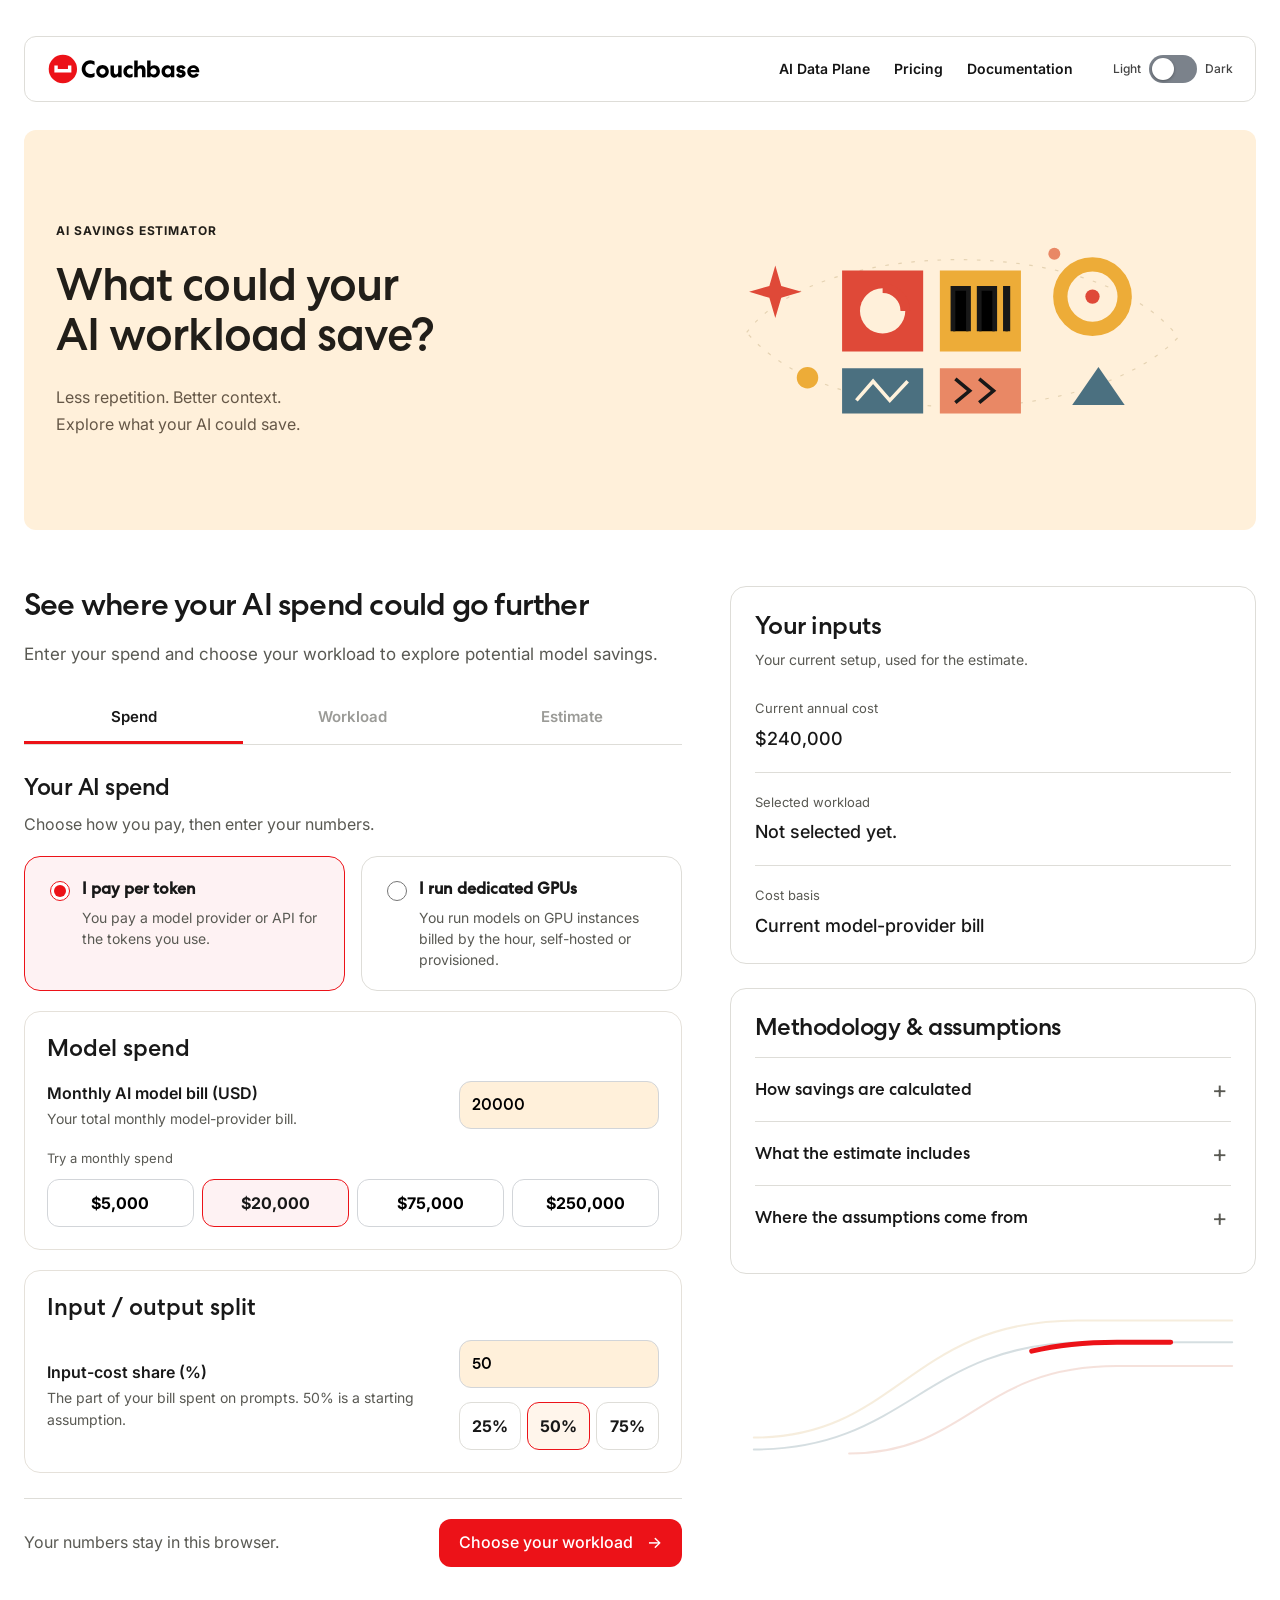
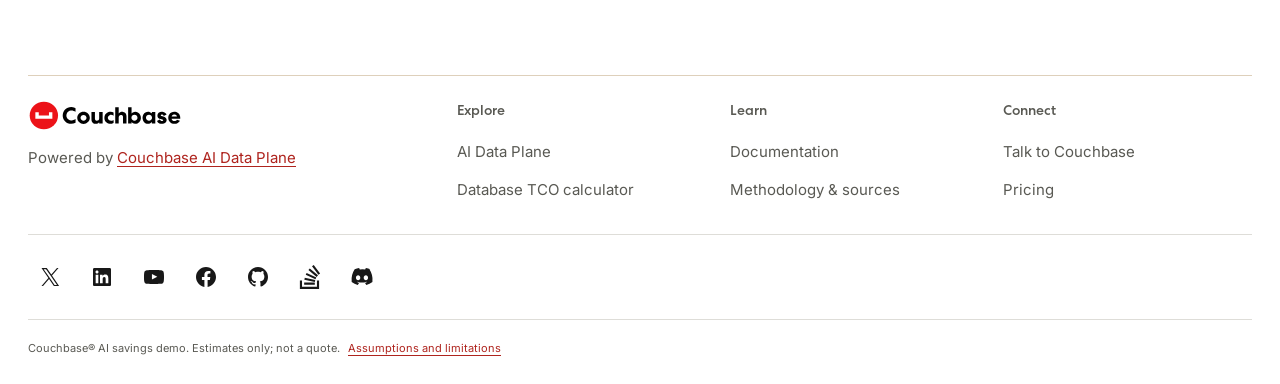
==== index.html @ ae3de4c9 "Match TCO checkmarks and refine background accent" ====
<!DOCTYPE html>
<html lang="en">
<head>
<meta charset="UTF-8">
<meta name="viewport" content="width=device-width, initial-scale=1">
<title>AI Data Plane Token Savings Estimator | Couchbase</title>
<meta name="description" content="Estimate how much LLM token spend the Couchbase AI Data Plane could remove from your agent workloads through caching, agent memory, retrieval, and tool search. Directional estimates with every assumption and source shown.">
<meta property="og:type" content="website">
<meta property="og:site_name" content="Couchbase AI Savings Calculator">
<meta property="og:title" content="AI savings calculator | Couchbase">
<meta property="og:description" content="Less repetition. Better context. Explore what your AI could save.">
<meta property="og:url" content="https://couchbase-ai-savings.vercel.app/">
<meta property="og:image" content="https://couchbase-ai-savings.vercel.app/assets/social-preview-v2.png">
<meta property="og:image:type" content="image/png">
<meta property="og:image:width" content="1200">
<meta property="og:image:height" content="630">
<meta property="og:image:alt" content="Couchbase AI savings calculator. Less repetition. Better context. Explore your savings.">
<meta name="twitter:card" content="summary_large_image">
<meta name="twitter:title" content="AI savings calculator | Couchbase">
<meta name="twitter:description" content="Less repetition. Better context. Explore what your AI could save.">
<meta name="twitter:image" content="https://couchbase-ai-savings.vercel.app/assets/social-preview-v2.png">
<link rel="icon" type="image/svg+xml" href="assets/couchbase-favicon.svg?v=2">
<link rel="preconnect" href="https://fonts.googleapis.com">
<link rel="preconnect" href="https://fonts.gstatic.com" crossorigin>
<link href="https://fonts.googleapis.com/css2?family=Inter:wght@400;500;600;700;800&display=swap" rel="stylesheet">
<style>
/* ===== Base design system, matched to the Couchbase Database TCO Calculator ===== */
:root {
  --cb-red: #e31b23;
  --cb-red-dark: #a9151b;
  --ink: #111318;
  --muted: #5a6472;
  --line: #e6e2dc;
  --cream: #fff6e6;
  --cream-2: #fbefe0;
  --card: #ffffff;
  --green: #147a4a;
  --amber: #9a5b00;
  --shadow: 0 20px 45px rgba(17, 19, 24, 0.08);
}

* { box-sizing: border-box; }

body {
  margin: 0;
  font-family: Inter, ui-sans-serif, system-ui, -apple-system, BlinkMacSystemFont, "Segoe UI", sans-serif;
  color: var(--ink);
  background:
    radial-gradient(circle at top left, rgba(227, 27, 35, 0.08), transparent 32rem),
    linear-gradient(180deg, var(--cream) 0, #fff 26rem);
}

button, input, select { font: inherit; }

.hero { padding: 2rem clamp(1rem, 4vw, 4rem) 1rem; }

.brand-row {
  display: flex;
  align-items: center;
  gap: 0.7rem;
  font-weight: 800;
  letter-spacing: -0.01em;
}

.brand-logo { display: block; width: 170px; height: auto; flex: none; }
.brand-row { flex-wrap: wrap; }

.hero-grid {
  display: grid;
  grid-template-columns: minmax(0, 1fr) 22rem;
  gap: 2rem;
  align-items: end;
  margin-top: 3rem;
}

.eyebrow {
  margin: 0 0 0.45rem;
  color: var(--cb-red-dark);
  font-size: 0.78rem;
  font-weight: 800;
  letter-spacing: 0.08em;
  text-transform: uppercase;
}

h1, h2, h3, p { margin-top: 0; }

h1 {
  max-width: 58rem;
  margin-bottom: 1rem;
  font-size: clamp(2.2rem, 5vw, 4rem);
  line-height: 0.98;
  letter-spacing: -0.055em;
}

h2 { margin-bottom: 0.8rem; font-size: 1.35rem; letter-spacing: -0.03em; }
h3 { margin-bottom: 0.65rem; }

.subhead { max-width: 48rem; color: var(--muted); font-size: 1.1rem; line-height: 1.55; }

.hero-card, .panel, .summary-box, .state-panel {
  border: 1px solid var(--line);
  border-radius: 1.2rem;
  background: rgba(255, 255, 255, 0.82);
  box-shadow: var(--shadow);
}

.hero-card { padding: 1.25rem; background: var(--ink); color: white; }
.hero-card p { color: #d8dce2; margin: 0.45rem 0 0; }

.layout {
  display: grid;
  grid-template-columns: minmax(0, 1.05fr) minmax(25rem, 0.95fr);
  gap: 1.5rem;
  padding: 1rem clamp(1rem, 4vw, 4rem) 3rem;
}

.panel { padding: clamp(1rem, 2.2vw, 1.6rem); }

.wide-section { padding: 0 clamp(1rem, 4vw, 4rem) 3rem; max-width: 90rem; }

.results-panel { position: sticky; top: 1rem; align-self: start; }

.section-heading.spaced { margin-top: 2rem; }

.tool-groups { display: grid; gap: 1rem; }

.tool-group {
  border: 1px solid var(--line);
  border-radius: 1rem;
  padding: 1rem;
  background: #fff;
}
.tool-group h3 { margin-bottom: 0.75rem; font-size: 1rem; }

.check-grid {
  display: grid;
  grid-template-columns: repeat(auto-fit, minmax(9.5rem, 1fr));
  gap: 0.55rem;
}

.check-card {
  display: flex;
  gap: 0.55rem;
  align-items: flex-start;
  border: 1px solid var(--line);
  border-radius: 0.85rem;
  padding: 0.75rem;
  cursor: pointer;
  background: #fffdf9;
}
.check-card:has(input:checked) { border-color: rgba(227, 27, 35, 0.55); background: #fff2f2; }
.check-card input { margin-top: 0.2rem; accent-color: var(--cb-red); }
.check-card span { font-weight: 750; }
.check-card small { display: block; color: var(--muted); margin-top: 0.15rem; line-height: 1.35; }

.input-stack { display: grid; gap: 0.9rem; }

.field {
  display: grid;
  grid-template-columns: 1fr 9rem;
  gap: 0.8rem;
  align-items: center;
  border: 1px solid var(--line);
  border-radius: 1rem;
  padding: 0.85rem;
  background: #fff;
}
.field label { display: block; font-weight: 750; }
.field p { margin: 0.15rem 0 0; color: var(--muted); font-size: 0.88rem; line-height: 1.4; }
.field-controls { display: grid; gap: 0.35rem; }

input[type="range"] { width: 100%; accent-color: var(--cb-red); }
input[type="number"], select {
  width: 100%;
  border: 1px solid var(--line);
  border-radius: 0.65rem;
  padding: 0.55rem 0.65rem;
  background: #fff;
}

.advanced {
  margin-top: 1rem;
  border: 1px solid var(--line);
  border-radius: 1rem;
  padding: 0.95rem;
  background: #fffdf9;
}
.advanced summary, .state-panel summary { cursor: pointer; font-weight: 850; }
.advanced .input-stack { margin-top: 0.9rem; }

.result-grid { display: grid; grid-template-columns: repeat(2, minmax(0, 1fr)); gap: 0.9rem; }

.result-card { min-height: 7.5rem; border: 1px solid var(--line); border-radius: 1rem; padding: 1rem; background: #fff; }
.result-card.primary {
  grid-column: 1 / -1;
  color: white;
  background: linear-gradient(135deg, var(--cb-red), var(--cb-red-dark));
  border: 0;
}
.result-card span { display: block; color: var(--muted); font-size: 0.85rem; font-weight: 750; }
.result-card.primary span { color: rgba(255,255,255,0.78); }
.result-card strong { display: block; margin-top: 0.75rem; font-size: clamp(1.35rem, 2.6vw, 2rem); letter-spacing: -0.04em; }

.message { margin: 1rem 0; border-radius: 0.9rem; padding: 0.85rem 1rem; background: #ecfdf3; color: var(--green); font-weight: 700; }
.message.warning { background: #fff7e5; color: var(--amber); }

.summary-box, .state-panel { margin-top: 1rem; padding: 1rem; box-shadow: none; }
.summary-box p { margin-bottom: 0; color: var(--muted); line-height: 1.5; }

.benchmark-list { margin: 0; padding-left: 1.15rem; color: var(--muted); line-height: 1.45; }
.benchmark-list li + li { margin-top: 0.45rem; }

.button-row { display: flex; gap: 0.8rem; align-items: center; margin: 0.9rem 0; flex-wrap: wrap; }

button { border: 0; border-radius: 0.75rem; padding: 0.72rem 0.95rem; color: white; background: var(--ink); cursor: pointer; font-weight: 800; }
button:hover { background: var(--cb-red-dark); }

pre {
  max-height: 24rem; overflow: auto; margin: 0;
  border: 1px solid var(--line); border-radius: 0.8rem; padding: 1rem;
  background: #101116; color: #f4f6f8; font-size: 0.78rem; line-height: 1.45;
}

footer { padding: 0 4rem 2rem; color: var(--muted); text-align: center; }

@media (max-width: 960px) {
  .hero-grid, .layout { grid-template-columns: 1fr; }
  .results-panel { position: static; }
  footer { padding-inline: 1rem; }
}
@media (max-width: 640px) {
  .field, .result-grid { grid-template-columns: 1fr; }
  .hero { padding-top: 1.25rem; }
  h1 { font-size: 2.4rem; }
}

.source-line { display: block; margin-top: 0.25rem; color: var(--muted); font-size: 0.78rem; line-height: 1.35; }
.source-line a { color: var(--muted); }

/* ===== Small additions, namespaced to avoid clashing with the base system ===== */
.tk-ghost-btn {
  background: #fff; color: var(--ink); border: 1px solid var(--line);
  padding: 0.5rem 0.85rem; border-radius: 0.65rem; font-weight: 700; font-size: 0.82rem;
}
.tk-ghost-btn:hover { background: var(--cream-2); color: var(--ink); }
.tk-invert-btn { background: #fff; color: var(--ink); }
.tk-invert-btn:hover { background: var(--cream-2); }
.tk-badge {
  display: inline-block; font-size: 0.72rem; font-weight: 750; color: var(--muted);
  background: var(--cream-2); border-radius: 999px; padding: 0.15rem 0.6rem; margin-left: 0.4rem;
  text-transform: none; letter-spacing: 0;
}
.tk-hidden { display: none !important; }
.tk-chip { display: inline-block; background: #fffdf9; border: 1px solid var(--line); border-radius: 999px; padding: 0.3rem 0.75rem; font-size: 0.82rem; margin: 0.2rem 0.3rem 0 0; }
.tk-chip.empty { color: var(--muted); border-style: dashed; }
.tk-breakdown-table { width: 100%; border-collapse: collapse; margin-top: 0.6rem; font-size: 0.82rem; }
.tk-breakdown-table td { padding: 0.35rem 0; border-bottom: 1px solid var(--line); color: var(--ink); }
.tk-breakdown-table td:last-child { text-align: right; }
.tk-breakdown-note { color: var(--muted); font-size: 0.78rem; padding-top: 0.5rem; display: block; }

.tk-lever-controls { margin-top: 0.85rem; padding-top: 0.85rem; border-top: 1px dashed var(--line); display: grid; gap: 0.6rem; }
.tk-lever-controls .row { display: grid; grid-template-columns: 1fr auto; align-items: center; gap: 0.6rem; }
.tk-lever-controls .row label { font-size: 0.82rem; font-weight: 700; color: var(--ink); }
.tk-lever-controls .row output { font-size: 0.82rem; font-weight: 800; color: var(--cb-red-dark); min-width: 3rem; text-align: right; }
.tk-lever-controls .archetype-grid { display: grid; grid-template-columns: repeat(auto-fit, minmax(8rem, 1fr)); gap: 0.4rem; }
.tk-lever-controls .archetype-grid label {
  border: 1px solid var(--line); border-radius: 0.6rem; padding: 0.45rem 0.55rem; cursor: pointer;
  font-size: 0.76rem; font-weight: 700; background: #fff; display: block;
}
.tk-lever-controls .archetype-grid label:has(input:checked) { border-color: rgba(227,27,35,0.55); background: #fff2f2; }
.tk-lever-controls .archetype-grid input { accent-color: var(--cb-red); margin-right: 0.3rem; }
.tk-lever-savings { margin-top: 0.7rem; font-size: 0.85rem; font-weight: 800; color: var(--green); }

.tk-tip {
  position: relative;
  display: inline-flex;
  align-items: center;
  justify-content: center;
  width: 1.05rem;
  height: 1.05rem;
  border-radius: 50%;
  background: var(--cream-2);
  color: var(--cb-red-dark);
  font-size: 0.68rem;
  font-weight: 900;
  cursor: help;
  margin-left: 0.3rem;
  vertical-align: middle;
}
.tk-tip-bubble {
  display: none;
  position: absolute;
  z-index: 30;
  bottom: 135%;
  left: 50%;
  transform: translateX(-50%);
  width: 16rem;
  background: var(--ink);
  color: #f2f4f6;
  padding: 0.6rem 0.7rem;
  border-radius: 0.65rem;
  font-size: 0.74rem;
  line-height: 1.4;
  font-weight: 500;
  text-align: left;
  cursor: auto;
  box-shadow: var(--shadow);
  white-space: normal;
}
.check-card .tk-tip-bubble { font-weight: 500; }
.tk-tip-bubble a { color: #fff; font-weight: 700; }
.tk-tip:hover .tk-tip-bubble, .tk-tip:focus .tk-tip-bubble, .tk-tip.tk-tip-show .tk-tip-bubble { display: block; }
.tk-tip-bubble::after {
  content: "";
  position: absolute;
  top: 100%;
  left: 50%;
  transform: translateX(-50%);
  border: 6px solid transparent;
  border-top-color: var(--ink);
}
@media (max-width: 640px) {
  .tk-tip-bubble { left: auto; right: -0.5rem; transform: none; }
  .tk-tip-bubble::after { left: auto; right: 0.7rem; transform: none; }
}

/* ===== Before/after bars ===== */
.tk-compare { grid-column: 1 / -1; position: relative; border: 1px solid var(--line); border-radius: 1rem; padding: 1rem; background: #fff; }
.tk-compare h3 { font-size: 0.95rem; margin: 0 0 0.15rem; }
.tk-compare-sub { margin: 0 0 0.8rem; color: var(--muted); font-size: 0.8rem; }
.tk-compare-row { padding: 0.35rem 0; border-radius: 0.5rem; outline: none; cursor: default; }
.tk-compare-row:focus-visible { box-shadow: 0 0 0 2px rgba(227, 27, 35, 0.35); }
.tk-compare-row + .tk-compare-row { margin-top: 0.5rem; }
.tk-compare-label { display: flex; justify-content: space-between; align-items: baseline; gap: 0.75rem; font-size: 0.82rem; color: var(--muted); font-weight: 650; margin-bottom: 0.3rem; }
.tk-compare-label strong { color: var(--ink); font-size: 1.05rem; font-weight: 800; letter-spacing: -0.02em; white-space: nowrap; }
.tk-compare-track { display: flex; align-items: center; height: 20px; border-left: 1px solid var(--line); }
.tk-bar { height: 20px; border-radius: 0 4px 4px 0; transition: width 0.25s ease, filter 0.15s ease; min-width: 2px; }
.tk-bar-today { background: #8f897f; }
.tk-bar-after { background: var(--cb-red); }
.tk-bar-after.tk-bar-joined { border-radius: 0; }
.tk-bar-range { height: 20px; margin-left: 2px; border-radius: 0 4px 4px 0; background: #f6b9bb; transition: width 0.25s ease; }
.tk-compare-row.is-active .tk-bar, .tk-compare-row.is-active .tk-bar-range { filter: brightness(1.08); }
.tk-compare-foot { margin: 0.7rem 0 0; font-size: 0.85rem; font-weight: 750; color: var(--ink); }
.tk-tooltip { position: absolute; z-index: 20; background: var(--ink); color: #d8dce2; border-radius: 0.45rem; padding: 0.2rem 0.55rem; font-size: 0.74rem; line-height: 1.35; box-shadow: var(--shadow); pointer-events: none; white-space: nowrap; max-width: calc(100% - 16px); overflow: hidden; text-overflow: ellipsis; }
.tk-tooltip strong { color: #fff; font-size: 0.8rem; }
@media (prefers-reduced-motion: reduce) { .tk-bar, .tk-bar-range { transition: none; } }

.tk-card-note { display: block; margin-top: 0.4rem; color: var(--muted); font-size: 0.78rem; font-weight: 600; line-height: 1.35; }

/* ===== Recommendation when dedicated capacity costs less ===== */
.tk-reco { display: grid; gap: 0.35rem; background: #f3f6fb; color: var(--ink); border: 1px solid #d6e0ef; font-weight: 500; font-size: 0.85rem; line-height: 1.45; }
.tk-reco strong { font-size: 0.92rem; font-weight: 800; }
.tk-reco a { color: var(--cb-red-dark); font-weight: 750; }

/* ===== Step 1 payment mode ===== */
.tk-mode-grid { display: grid; grid-template-columns: repeat(2, minmax(0, 1fr)); gap: 0.6rem; margin-bottom: 1rem; }
@media (max-width: 640px) { .tk-mode-grid { grid-template-columns: 1fr; } }
.tk-subhead { font-size: 0.95rem; margin: 1.2rem 0 0.6rem; }
#gpuInputs .input-stack + .button-row { margin-top: 0.6rem; }
#gpuInputs .button-row + .input-stack { margin-top: 0; }

/* ===== Assumptions panel ===== */
.tk-rate-table { width: 100%; border-collapse: collapse; font-size: 0.84rem; }
.tk-rate-table th { text-align: left; color: var(--muted); font-weight: 750; font-size: 0.76rem; padding: 0 0.4rem 0.4rem 0; }
.tk-rate-table td { padding: 0.45rem 0.4rem 0.45rem 0; border-top: 1px solid var(--line); vertical-align: middle; }
.tk-rate-table td:first-child { font-weight: 700; }
.tk-rate-table input[type="number"] { width: 4.6rem; padding: 0.35rem 0.45rem; }
.tk-rate-table .src { display: block; color: var(--muted); font-weight: 500; font-size: 0.74rem; margin-top: 0.15rem; }
.tk-custom-flag { color: var(--amber); font-weight: 800; font-size: 0.74rem; }

/* ===== CTA ===== */
.tk-cta-links { display: flex; gap: 1rem; flex-wrap: wrap; margin-top: 0.8rem; font-size: 0.85rem; }
.tk-cta-links a { color: #fff; font-weight: 700; }
.tk-sources { margin: 0.4rem 0 0; padding-left: 1.15rem; color: var(--muted); line-height: 1.5; font-size: 0.85rem; }
.tk-sources li + li { margin-top: 0.35rem; }
.sr-only { position: absolute; width: 1px; height: 1px; padding: 0; margin: -1px; overflow: hidden; clip: rect(0,0,0,0); white-space: nowrap; border: 0; }

/* ===== FAQ module ===== */
.faq-section { margin-top: 2rem; }
.faq-section h2 { font-size: 1.15rem; }
.faq-section .subhead { font-size: 0.9rem; margin-bottom: 1rem; }
.faq-grid { display: grid; grid-template-columns: repeat(auto-fit, minmax(15rem, 1fr)); gap: 0.75rem; align-items: start; }
.faq-item {
  background: var(--ink);
  border-radius: 1rem;
  padding: 1rem 1.1rem;
  color: #fff;
}
.faq-item summary {
  cursor: pointer;
  list-style: none;
  display: flex;
  justify-content: space-between;
  align-items: center;
  gap: 0.75rem;
  font-weight: 750;
  font-size: 0.92rem;
}
.faq-item summary::-webkit-details-marker { display: none; }
.faq-item summary::after {
  content: "+";
  flex: none;
  width: 1.6rem;
  height: 1.6rem;
  border-radius: 50%;
  background: rgba(255, 255, 255, 0.14);
  display: flex;
  align-items: center;
  justify-content: center;
  font-size: 1.05rem;
  font-weight: 700;
}
.faq-item[open] summary::after { content: "\2013"; }
.faq-item[open] summary { margin-bottom: 0.6rem; }
.faq-item p { margin: 0; color: #d8dce2; font-size: 0.85rem; line-height: 1.5; }

/* Guided estimate: a quiet utility with Couchbase identity. */
:root { --ink:#18181b; --muted:#595963; --line:#cdd0d5; --cb-red:#e31b23; --action-red:#c81922; --cream:#f5f5f7; --shadow:none; }
html { scroll-behavior:smooth; }
body { background:#f1f2f4; font-size:16px; line-height:1.5; }
[hidden] { display:none !important; }
.skip-link { position:absolute; top:-5rem; left:1rem; z-index:20; background:#fff; padding:1rem; }
.skip-link:focus { top:1rem; }
:focus-visible { outline:3px solid var(--cb-red-dark); outline-offset:4px; }
.hero,.layout,.wide-section { max-width:1120px; margin:0 auto; padding:0 28px; }
.hero { padding-top:20px; }
.brand-row { padding-bottom:16px; border-bottom:1px solid var(--line); gap:18px; font-size:13px; letter-spacing:0; font-weight:500; }
.brand-logo { width:154px; }
.intro { display:block; padding:20px 0; max-width:none; }
h1 { font-size:30px; line-height:1.08; letter-spacing:-.035em; margin:0; font-weight:650; text-wrap:balance; }
.eyebrow { font-size:12px; color:var(--cb-red); letter-spacing:.08em; font-weight:600; }
.subhead,.step-description { color:var(--muted); font-size:17px; line-height:1.55; max-width:650px; }
.layout { display:block; margin-bottom:24px; }
main { min-width:0; display:block; background:#fff; border:1px solid #bfc4cc; border-radius:14px; overflow:clip; }
.wizard-step,.validation-summary { grid-column:2; }
.step-nav { padding:0; position:static; border-bottom:1px solid var(--line); background:#f8f9fa; }
.step-nav ol { list-style:none; display:flex; gap:0; padding:0; margin:0; border:0; }
.step-nav li { flex:1; min-width:0; }
.step-nav li + li { border-left:1px solid var(--line); }
.step-nav button { width:100%; border:0; border-bottom:3px solid transparent; border-radius:0; background:transparent; padding:18px 24px; color:var(--muted); display:flex; align-items:center; justify-content:flex-start; gap:12px; cursor:pointer; font-size:14px; text-align:left; }
.step-nav button span { display:grid; place-items:center; width:28px; height:28px; flex:none; border-radius:8px; background:#e7e7eb; font-size:12px; }
.step-nav button[aria-current] { color:var(--cb-red-dark); background:#fff; border-bottom-color:var(--cb-red); font-weight:600; }
.step-nav button[aria-current] span { background:var(--action-red); color:white; }
.wizard-step { background:#fff; border:0; border-radius:0; padding:24px; }
h2 { font-size:24px; font-weight:600; letter-spacing:-.025em; margin:4px 0 10px; }
h2:focus { outline:none; }
h3,.tk-subhead { font-size:19px; font-weight:600; margin-top:28px; }
.step-description { margin:0 0 20px; font-size:14px; }
.field { border:0; border-bottom:1px solid #ededf0; border-radius:0; background:transparent; padding:24px 0; gap:24px; grid-template-columns:minmax(0,1fr) 180px; }
.field label { font-weight:600; }
.field p,.source-line { color:var(--muted); font-size:14px; line-height:1.5; font-weight:400; }
.field-controls { min-width:0; }
input[type=number],select { border:1px solid #b9b9c2; border-radius:10px; color:var(--ink); background:#fff; font-size:16px; min-height:48px; padding:12px 14px; font-weight:400; width:100%; }
input:disabled { background:#f0f0f3; color:#656570; }
input[type=checkbox],input[type=radio] { accent-color:var(--cb-red); width:20px; height:20px; flex:none; }
input[type=range] { accent-color:var(--cb-red); min-height:36px; width:100%; }
input[aria-invalid=true] { border-color:#b42318; }
.gpu-assumptions { margin-top:20px; padding:18px 0; border-top:1px solid var(--line); }
.tk-compare-label strong { min-width:0; overflow-wrap:anywhere; }
.field-error { display:block; color:#b42318; font-size:13px; margin-top:6px; }
.validation-summary { padding:14px 18px; border-radius:12px; border:1px solid #e5b7b3; color:#9b211a; background:#fff5f4; }
.tk-mode-grid { gap:12px; margin:20px 0; }
.check-card { border:1px solid var(--line); border-radius:8px; box-shadow:none; padding:16px; font-weight:500; background:#fff; align-items:flex-start; }
.check-card:has(input:checked) { border-color:var(--cb-red); background:#fff7f7; }
.check-card small { color:var(--muted); font-size:14px; font-weight:400; line-height:1.5; }
.button-row { gap:8px; flex-wrap:wrap; }
.tk-ghost-btn,.back-action { min-height:44px; background:#fff; border:1px solid var(--line); color:var(--ink); border-radius:10px; padding:10px 14px; font-size:14px; font-weight:500; cursor:pointer; }
.tk-ghost-btn:hover,.back-action:hover { background:#eaeaec; }
.primary-action { display:inline-flex; justify-content:center; align-items:center; gap:14px; min-height:48px; padding:12px 24px; border:0; border-radius:12px; background:var(--action-red); color:#fff; text-decoration:none; font-size:15px; font-weight:600; cursor:pointer; }
.primary-action:hover { background:#a8171e; color:#fff; }
.step-actions { margin-top:24px; padding-top:20px; border-top:1px solid var(--line); display:flex; align-items:center; justify-content:space-between; gap:16px; }
.step-actions>span { color:var(--muted); font-size:14px; }
.tool-groups { gap:12px; }
.tool-group { padding:16px 20px; border:1px solid var(--line); border-radius:8px; background:#fff; box-shadow:none; }
.tool-group:has(input[type=checkbox]:checked) { border-color:var(--cb-red); background:#fffafa; }
.tool-group>.check-card { border:0; padding:0; border-radius:0; background:transparent; }
.tool-group .check-card:has(input:checked) { background:transparent; }
.workload-name { font-size:18px; font-weight:600; }
.tk-lever-controls { border:0; padding:18px 0 0 32px; margin:0; }
.tk-lever-controls label { font-size:14px; font-weight:500; }
.tk-lever-savings { font-size:13px; color:var(--muted); font-weight:400; }
.source-details { margin:12px 0 0 32px; font-size:13px; }
.source-details summary { color:var(--muted); font-weight:400; cursor:pointer; padding:8px 0; }
.source-content { padding:12px 0; line-height:1.6; color:var(--muted); }
a { color:#a61b22; }
.source-content a { display:inline-block; padding:4px 0; }
.archetype-grid { grid-template-columns:repeat(2,minmax(0,1fr)); }
.archetype-grid label { padding:12px; font-weight:400; }
.results-panel { position:static; top:auto; }
.panel { border:0; padding:0; background:transparent; box-shadow:none; }
.result-grid { display:grid; grid-template-columns:minmax(0,.9fr) minmax(0,1.1fr); gap:0; border:1px solid var(--line); border-radius:10px; overflow:clip; }
.result-card.primary { grid-column:auto; background:#fff5f5; color:var(--ink); border:0; border-right:1px solid var(--line); padding:28px 24px; border-radius:0; display:flex; flex-direction:column; justify-content:center; }
.result-card.primary>span { color:var(--cb-red-dark); font-weight:500; }
.result-card.primary strong { font-size:clamp(28px,3.1vw,38px); letter-spacing:-.035em; font-weight:600; font-variant-numeric:tabular-nums; line-height:1.2; overflow-wrap:anywhere; }
#savingsPct { color:var(--muted); font-size:14px; font-weight:400; margin:12px 0 0; }
.tk-compare { border:0; background:transparent; padding:24px 0 0; margin:0; }
.tk-compare h3 { margin:0 0 6px; font-size:18px; }
.tk-compare-label strong { font-variant-numeric:tabular-nums; font-weight:600; }
.tk-bar-after { background:var(--cb-red); }
.tk-bar-range { background:#f0a6aa; }
.tk-bar-today { background:#6c6c77; }
.tk-compare-foot,.tk-compare-sub { color:var(--muted); font-weight:400; }
.estimate-note { color:var(--muted); font-size:13px; margin:20px 0; }
.metric-grid { display:grid; grid-template-columns:repeat(2,minmax(0,1fr)); gap:12px; padding-top:16px; }
.secondary-metric { border:0; background:#f5f5f7; padding:16px; border-radius:12px; }
.secondary-metric strong { font-size:20px; font-weight:600; }
.hero-card { background:#fff; color:var(--ink); border:0; border-radius:0; padding:24px 0; border-top:1px solid var(--line); box-shadow:none; }
.hero-card p,.hero-card strong { color:var(--ink)!important; font-weight:400; font-size:15px; }
.hero-card strong { font-weight:600; }
.tk-cta-links { display:none; }
.sources-panel,.comparison-details { padding:16px; border:1px solid var(--line); border-radius:8px; margin-top:16px; }
summary { cursor:pointer; min-height:44px; font-weight:500; }
.advanced { background:transparent; padding:16px; border:0; }
.tk-rate-table { display:block; overflow-x:auto; font-size:14px; }
.tk-rate-table input[type=number] { min-width:76px; }
.summary-box { background:#f5f5f7; border:0; border-radius:12px; padding:16px; overflow-x:auto; }
.tk-breakdown-table { font-size:13px; }
.message { border-radius:12px; font-weight:400; }
.tk-reco { background:#f5f5f7; color:var(--ink); }
.faq-section { border:0; padding:12px 0; background:transparent; }
.faq-grid { display:block; }
.faq-item { background:transparent; border-radius:0; border-bottom:1px solid var(--line); padding:16px 0; color:var(--ink); }
.faq-item summary { color:var(--ink); font-size:15px; font-weight:500; }
.faq-item p { color:var(--muted); font-size:14px; }
.faq-item .plus { display:none; }
footer { max-width:1120px; margin:0 auto; padding:28px; color:var(--muted); font-size:12px; }
::selection { background:#f9d9dc; color:#721116; }
input { caret-color:var(--cb-red); }
button,a,input,select,summary { -webkit-tap-highlight-color:transparent; }
button,.primary-action,.check-card { transition:background-color 160ms ease,border-color 160ms ease; }
button:active,.primary-action:active { filter:brightness(.94); }
button:disabled { opacity:.45; cursor:default; }
button[aria-pressed=true] { color:var(--cb-red-dark); border-color:var(--cb-red); background:#fff0f0; }
.intro .subhead { font-size:14px; max-width:none; margin:8px 0 0; }
.wizard-step>h2 { margin-top:0; }
.preset-label { color:var(--muted); font-size:13px; margin:20px 0 8px; }
.preset-row { margin:0; }
.share-presets { display:flex; gap:8px; margin-top:8px; }
.share-presets button { flex:1; padding:8px; font-size:13px; }
.workload-toolbar { display:flex; flex-wrap:wrap; align-items:center; gap:8px; padding:8px 0 16px; border-bottom:1px solid var(--line); }
.workload-toolbar output { margin-right:auto; color:var(--muted); font-size:14px; }
.tool-group>.check-card { min-height:56px; gap:16px; }
.tool-group>.check-card:has(input:checked) .workload-name { color:var(--cb-red-dark); }
.tk-lever-controls { padding-left:36px; }
.source-details { margin-left:36px; }
.source-details summary { display:flex; align-items:center; min-height:44px; }
.source-details summary::before { content:''; width:8px; height:8px; border-right:1.5px solid currentColor; border-bottom:1.5px solid currentColor; transform:rotate(-45deg); margin-right:12px; }
.source-details[open] summary::before { transform:rotate(45deg); }
.source-details summary::-webkit-details-marker { display:none; }
.tk-lever-controls .archetype-grid { grid-template-columns:repeat(2,minmax(0,1fr)); gap:8px; }
.tk-lever-controls .archetype-grid label { display:flex; align-items:center; gap:8px; padding:12px; min-height:48px; border-radius:10px; }
.tk-compare { grid-column:auto; padding:24px; }
.tk-compare-row,.tk-compare-row + .tk-compare-row { margin-top:24px; }
.tk-compare-track { height:16px; border-radius:4px; }
.tk-bar,.tk-bar-range { height:100%; border-radius:4px; }
.estimate-note { max-width:74ch; line-height:1.6; }
#savingsValue { text-wrap:balance; }
.hero-card .button-row { margin-bottom:0; }
.hero-card .primary-action { background:#fff; border:1px solid var(--action-red); color:var(--cb-red-dark); }
.hero-card .primary-action:hover { background:#fff0f0; }
.back-action { background:transparent; border-color:#b9b9c2; }
.reference-panel { margin:0; padding:16px 20px; background:#fff; border:1px solid var(--line); border-radius:10px; }
@media(max-width:900px) {
 main { display:block; }
 .step-nav { position:static; padding:0; }
 .step-nav ol { display:flex; gap:0; margin:0; }
 .step-nav button { justify-content:center; }
 .reference-panel { margin-left:0; }

}
@media(max-width:640px) {
 .hero,.layout,.wide-section { padding-left:16px; padding-right:16px; }
 .hero { padding-top:20px; }
 .brand-row>span { display:none; }
 .intro { display:block; padding:20px 0; }
 .intro .subhead { margin-top:8px; max-width:40ch; }
 .wizard-step { padding:20px 16px; border-radius:0; }
 h2 { font-size:24px; }
 .field { display:block; }
 .field-controls { margin-top:12px; max-width:none; }
 .tk-mode-grid { grid-template-columns:1fr; }
 .step-nav button { font-size:12px; gap:5px; padding:12px 2px; }
 .step-nav button span { width:22px; height:22px; }
 .step-actions { flex-wrap:wrap; }
 .step-actions .primary-action { flex:1 0 100%; }
 .step-actions>span { display:none; }
 .archetype-grid,.metric-grid { grid-template-columns:1fr; }
 .tk-lever-controls,.source-details { padding-left:0; margin-left:0; }
 .tk-compare-label { flex-wrap:wrap; gap:4px; }
 .result-grid { display:block; }
 .result-card.primary { padding:24px 20px; border-right:0; border-bottom:1px solid var(--line); }
 .step-nav button { flex-direction:column; font-size:12px; min-height:68px; }
 .step-nav button span { width:24px; height:24px; }
 .tk-lever-controls .archetype-grid { grid-template-columns:1fr; }
 .preset-row { display:grid; grid-template-columns:repeat(2,minmax(0,1fr)); }
 .workload-toolbar output { flex-basis:100%; }
}

.baseline-sections { display:grid; grid-template-columns:1fr 1fr; gap:16px; }
.input-section { min-width:0; border:1px solid var(--line); border-radius:8px; overflow:clip; }
.input-section h3 { margin:0; padding:12px 16px; font-size:14px; font-weight:600; background:#f6f7f8; border-bottom:1px solid var(--line); }
.input-section .field { display:block; padding:16px; border:0; }
.input-section .field-controls { margin-top:12px; }
.input-section .field p { font-size:13px; min-height:40px; }
.input-section .field input[type=number] { font-size:22px; font-weight:600; }
.input-section .preset-label { margin:0; padding:0 16px 8px; }
.input-section .preset-row { display:grid; grid-template-columns:repeat(4,minmax(0,1fr)); padding:0 16px 16px; }
.input-section .preset-row button { min-height:40px; }
#gpuInputs { border:1px solid var(--line); border-radius:8px; padding:20px; }
#gpuInputs>.tk-subhead:first-child { margin-top:0; }
.workload-toolbar { margin-bottom:16px; border:0; padding-bottom:0; }
.hero-card { display:flex; align-items:center; gap:24px; justify-content:space-between; padding:20px; border:1px solid var(--line); border-radius:8px; background:#f8f9fa; }
.hero-card p { max-width:64ch; font-size:14px; }
.hero-card .button-row { flex:none; margin:0; }
.sources-panel>summary,.comparison-details>summary,.reference-panel>summary { min-height:24px; }
@media(max-width:850px) {
 .result-grid { display:block; }
 .result-card.primary { border-right:0; border-bottom:1px solid var(--line); }
 .baseline-sections { grid-template-columns:1fr; }
 .input-section .preset-row { grid-template-columns:1fr 1fr; }
 .hero-card { display:block; }
 .hero-card .button-row { margin-top:16px; }
 #gpuInputs { padding:16px; }
}

@media(prefers-reduced-motion:reduce) { html { scroll-behavior:auto; } *,*::before,*::after { animation:none!important; transition:none!important; } }


/* Neutral surfaces shared by both themes. Red identifies actions, not large panels. */
:root { --page:#f3f4f5; --surface:#fff; --subtle:#f7f8f9; --selected:#f5f5f6; --ink:#202226; --muted:#5b616a; --line:#d1d5da; --control-line:#aeb5be; --link:#a9151b; }
:root[data-theme=dark] { color-scheme:dark; --page:#111315; --surface:#1b1e22; --subtle:#22262b; --selected:#2a2e34; --ink:#eef0f3; --muted:#b4bbc5; --line:#454c56; --control-line:#717c89; --link:#ff969a; --cb-red-dark:#ff969a; }
body { background:var(--page); color:var(--ink); }
main,.wizard-step,.input-section,.tool-group,.reference-panel,.panel { background:var(--surface); border-color:var(--line); }
main { border-color:var(--control-line); }
.step-nav,.input-section h3,.hero-card,.secondary-metric,.summary-box { background:var(--subtle); }
.step-nav button[aria-current],.check-card:has(input:checked),.tool-group:has(input[type=checkbox]:checked),button[aria-pressed=true] { background:var(--selected); }
.check-card,.tk-ghost-btn,.back-action,input[type=number],select { background:var(--surface); color:var(--ink); border-color:var(--control-line); }
.field,.tool-group,.step-actions,.brand-row,.step-nav,.step-nav li + li,.input-section h3,.result-grid,.result-card.primary,.sources-panel,.comparison-details,.hero-card,.faq-item { border-color:var(--line); }
.result-card.primary { background:var(--subtle); color:var(--ink); }
.result-card.primary>span { color:var(--muted); }
.tk-compare,.field { background:transparent; }
.tk-ghost-btn:hover,.back-action:hover,.hero-card .primary-action:hover { background:var(--selected); }
.hero-card .primary-action { background:var(--surface); color:var(--link); border-color:var(--control-line); }
a { color:var(--link); text-underline-offset:3px; }
.step-nav button span { background:var(--selected); color:var(--muted); }
.step-nav button[aria-current] span { background:var(--action-red); color:#fff; }
input:disabled { background:var(--subtle); color:var(--muted); }
.tk-lever-controls .archetype-grid label { background:var(--surface); border-color:var(--control-line); }
.tk-lever-controls .archetype-grid label:has(input:checked) { background:var(--selected); border-color:var(--cb-red); }
.theme-toggle { margin-left:auto; display:inline-flex; align-items:center; gap:8px; min-height:40px; border:1px solid var(--control-line); border-radius:6px; background:var(--surface); color:var(--ink); padding:8px 12px; font-size:13px; font-weight:500; }
.theme-toggle:hover { background:var(--selected); }
.theme-toggle::before { content:''; display:block; width:14px; height:14px; border:1.5px solid currentColor; border-radius:50%; background:linear-gradient(90deg,currentColor 50%,transparent 50%); }
.summary-box,.sources-panel { margin-top:20px; padding:20px; border:1px solid var(--line); border-radius:6px; }
.summary-box h3,.sources-panel h3 { margin:0 0 16px; font-size:18px; }
.tk-breakdown-table th,.tk-breakdown-table td,.tk-rate-table th,.tk-rate-table td { border-color:var(--line); color:var(--ink); }
.tk-breakdown-note { color:var(--muted); }
#workloadSources { display:grid; grid-template-columns:1fr 1fr; gap:20px; margin:20px 0 32px; }
#workloadSources article { border-bottom:1px solid var(--line); padding-bottom:20px; }
#workloadSources h3 { font-size:16px; margin:0 0 8px; }
#workloadSources p { font-size:14px; color:var(--muted); }
.site-footer { text-align:left; padding:28px; margin-top:28px; }
.footer-top { border-top:1px solid var(--control-line); padding:28px 0; display:grid; grid-template-columns:1fr 2fr; gap:32px; }
.footer-identity p { margin-top:16px; font-size:13px; }
.footer-resources { display:grid; grid-template-columns:repeat(3,1fr); gap:24px; }
.footer-resources h2 { font-size:14px; margin:0 0 12px; letter-spacing:0; }
.footer-resources a { display:block; padding:8px 0; min-height:36px; color:var(--muted); font-size:13px; text-decoration:none; }
.footer-resources a:hover { color:var(--link); text-decoration:underline; }
.footer-legal { padding-top:20px; border-top:1px solid var(--line); font-size:11px; }
:root[data-theme=dark] .brand-logo { content:url('assets/couchbase-logo-dark.svg'); }
:root[data-theme=dark] .tk-bar-today { background:#929ba8; }
:root[data-theme=dark] .tk-bar-range { background:#b76168; }
:root[data-theme=dark] .tk-compare-track { background:#30363d; }
:root[data-theme=dark] .validation-summary { background:#3a2023; color:#ffb5b9; border-color:#c8636a; }
:root[data-theme=dark] .field-error { color:#ffb5b9; }
:root[data-theme=dark] .message { background:var(--subtle); color:var(--ink); }
:root[data-theme=dark] .message.warning { background:#382d1a; color:#f3d7a7; }
@media(max-width:640px) {
 .brand-row { flex-wrap:nowrap; gap:12px; }
 .brand-row .brand-logo { width:132px; }
 .theme-toggle { padding:8px; font-size:12px; }
 .footer-top { grid-template-columns:1fr; gap:20px; }
 .footer-resources { grid-template-columns:1fr 1fr; gap:20px; }
 #workloadSources { grid-template-columns:1fr; }
 .summary-box,.sources-panel { padding:16px; }
}


/* Demo controls: familiar segmented navigation and a physical sliding switch. */
:root{--page:#f5f5f5;--surface:#fff;--subtle:#f0f1f2;--selected:#ebedef;--ink:#24272c;--muted:#575e68;--line:#d9dce0;}
:root[data-theme=dark]{--page:#151617;--surface:#212325;--subtle:#2b2e31;--selected:#34383d;--ink:#f4f5f6;--muted:#c1c6cd;--line:#4c5259;}
main{border:0;border-radius:12px;overflow:visible;}
.step-nav{background:transparent;border:0;padding:16px 20px 0;}
.step-nav ol{display:flex;background:var(--subtle);border:1px solid var(--line);border-radius:9px;padding:4px;gap:4px;max-width:480px;margin:0;}
.step-nav li+li{border:0;}
.step-nav button{border:0;border-radius:6px;padding:10px 24px;min-height:42px;justify-content:center;font-size:14px;color:var(--muted);}
.step-nav button[aria-current]{background:var(--surface);color:var(--ink);box-shadow:0 1px 3px #0002;border:0;}
.step-nav button:hover{color:var(--ink);}
.wizard-step{padding:24px 20px;border-radius:12px;}
.theme-control{margin-left:auto;display:flex;gap:8px;align-items:center;color:var(--muted);font-size:12px;}
.theme-toggle{position:relative;width:48px;min-width:48px;height:28px;min-height:28px;padding:0;border:0;border-radius:16px;background:#7b828b;margin:0;}
.theme-toggle::before{display:none;}
.switch-thumb{position:absolute;left:3px;top:3px;width:22px;height:22px;border-radius:50%;background:white;box-shadow:0 1px 3px #0005;transition:transform 180ms ease;}
.theme-toggle[aria-checked=true]{background:var(--action-red);}
.theme-toggle[aria-checked=true] .switch-thumb{transform:translateX(20px);}
.theme-toggle:hover{filter:brightness(1.08);background:#7b828b;}
.theme-toggle[aria-checked=true]:hover{background:var(--action-red);}
.settings-link{background:transparent;border:1px solid var(--control-line);color:var(--ink);font-size:13px;border-radius:6px;padding:10px 14px;margin-top:16px;font-weight:500;min-height:42px;}
.settings-link:hover{background:var(--selected);}
dialog{padding:24px;width:min(720px,calc(100% - 32px));max-height:85vh;overflow:auto;border:1px solid var(--line);border-radius:12px;background:var(--surface);color:var(--ink);}
dialog::backdrop{background:#0008;}
.dialog-heading{display:flex;align-items:center;justify-content:space-between;gap:16px;}
.dialog-heading h2{margin:0;font-size:22px;}
dialog .sources-panel{padding:0;border:0;}
.footer-top{padding:24px 0;}.site-footer{margin-top:8px;}
.footer-legal{display:flex;flex-wrap:wrap;gap:8px;}
.tool-group{padding:16px;}.tool-group>.check-card{min-height:48px;}
.result-card.primary strong{letter-spacing:-.025em;}
@media(max-width:640px){
.step-nav{padding:12px 12px 0;}.step-nav ol{max-width:none;}
.step-nav button{min-height:42px;padding:10px 8px;flex-direction:row;font-size:13px;}
.theme-control{gap:6px;font-size:11px;}.theme-toggle{padding:0;}
.brand-row .brand-logo{width:120px;}
.wizard-step{padding:20px 16px;}dialog{padding:16px;}
}
@media(prefers-reduced-motion:reduce){.switch-thumb{transition:none;}}


/* Official AI Data Plane artwork: warm, textured geometry beside a quiet utility. */
.intro.brand-intro { position:relative; isolation:isolate; overflow:hidden; background:#fff1da; border:1px solid #eddcc0; border-radius:12px; margin:20px 0; padding:24px 28px; min-height:156px; display:flex; align-items:center; }
.intro-copy { position:relative; z-index:1; max-width:60%; }
.brand-intro h1 { color:#26221d; font-size:32px; }
.brand-intro .subhead { color:#54483b; font-size:14px; margin:10px 0 0; }
.brand-art { position:absolute; inset:0 0 0 auto; width:54%; pointer-events:none; animation:art-arrive 900ms cubic-bezier(.16,1,.3,1) both; }
.brand-art img { display:block; width:100%; height:100%; object-fit:cover; object-position:right center; }
:root[data-theme=dark] .intro.brand-intro { border-color:#6f5537; }
.wizard-step:not([hidden]) { animation:panel-arrive 200ms ease-out both; }
@keyframes art-arrive { from{opacity:.45;transform:translateX(18px)} to{opacity:1;transform:translateX(0)} }
@keyframes panel-arrive { from{opacity:.65;transform:translateY(3px)} to{opacity:1;transform:translateY(0)} }
@media(max-width:640px){
 .intro.brand-intro { margin:16px 0; padding:20px; min-height:148px; }
 .brand-intro h1 { font-size:27px; max-width:9ch; }
 .intro-copy { max-width:64%; }
 .brand-intro .subhead { font-size:13px; max-width:24ch; }
 .brand-art { width:30%; opacity:1; animation:none; }
 .brand-art img { object-position:78% center; }
 .intro-copy { text-shadow:0 1px 8px #fff1da; }
}
@media(prefers-reduced-motion:reduce){.brand-art,.wizard-step:not([hidden]){animation:none;}}


/* Original kinetic geometry; inspired by the palette, not a reproduction. */
:root { --art-paper:#f6ead4; --art-ink:#262724; }
:root[data-theme=dark] { --art-paper:#292721; --art-ink:#242521; }
.intro.brand-intro { background:var(--art-paper); border-color:#d9c9ae; min-height:188px; }
:root[data-theme=dark] .intro.brand-intro { border-color:#625641; }
.brand-intro h1 { font-family:"Centra No2",Inter,sans-serif; font-weight:500; }
:root[data-theme=dark] .brand-intro h1 { color:#fff0d6; }
:root[data-theme=dark] .brand-intro .subhead { color:#d5c6ae; }
.intro-copy { max-width:52%; text-shadow:none; }
.custom-art { position:absolute; right:8px; top:0; width:46%; height:180px; color:#b29c75; pointer-events:none; }
.custom-art svg { width:100%;height:100%;overflow:visible; }
.art-orbit { opacity:.35; }
.art-piece { transform-box:fill-box; transform-origin:center; transition:opacity 220ms ease; }
.custom-art.has-selection .art-piece { opacity:.25; }
.custom-art.has-selection .art-piece.is-active { opacity:1; }
.motion-playing .piece-one { animation:assemble-one 2.8s cubic-bezier(.22,1,.36,1) both; }
.motion-playing .piece-two { animation:assemble-two 2.8s cubic-bezier(.22,1,.36,1) both; }
.motion-playing .piece-three { animation:assemble-three 2.8s cubic-bezier(.22,1,.36,1) both; }
.motion-playing .piece-four { animation:assemble-four 2.8s cubic-bezier(.22,1,.36,1) both; }
.art-satellite { transform-box:fill-box;transform-origin:center; }
.motion-playing .satellite-a { animation:orbit-arrive 3.2s ease-out both; }
.motion-playing .satellite-b { animation:star-arrive 3.2s ease-out both; }
.motion-playing .satellite-c { animation:triangle-arrive 3.2s ease-out both; }
@keyframes assemble-one { 0%,12%{transform:translate(-72px,36px) rotate(-40deg)} 100%{transform:translate(0) rotate(0)} }
@keyframes assemble-two { 0%,12%{transform:translate(67px,30px) rotate(35deg)} 100%{transform:translate(0) rotate(0)} }
@keyframes assemble-three { 0%,12%{transform:translate(-38px,-92px) rotate(65deg)} 100%{transform:translate(0) rotate(0)} }
@keyframes assemble-four { 0%,12%{transform:translate(68px,-86px) rotate(-55deg)} 100%{transform:translate(0) rotate(0)} }
@keyframes orbit-arrive { from{transform:translate(28px,38px) scale(.55)} to{transform:translate(0) scale(1)} }
@keyframes star-arrive { from{transform:rotate(-120deg) scale(.6)} to{transform:rotate(0) scale(1)} }
@keyframes triangle-arrive { from{transform:translate(-12px,-30px) rotate(75deg)} to{transform:translate(0) rotate(0)} }
.replay-art { position:absolute;right:16px;bottom:8px;min-height:32px;padding:4px 8px;border:0;background:transparent;color:#655338;font-size:11px;font-weight:500;text-decoration:underline;text-underline-offset:3px; }
.replay-art:hover { background:#d8b87830;color:#40311d; }
:root[data-theme=dark] .replay-art { color:#dbc49c; }
.tool-group { --workload-accent:#df4938; }
.tool-group[data-lever=agentMemory] { --workload-accent:#c18a22; }
.tool-group[data-lever=retrieval] { --workload-accent:#648d9e; }
.tool-group[data-lever=toolSearch] { --workload-accent:#dc8769; }
.tool-group:has(input[type=checkbox]:checked) { border-color:var(--workload-accent); }
.tool-group input { accent-color:var(--workload-accent); }
.tool-group>.check-card .workload-name { color:var(--ink); }
.workload-name::after { content:'';display:inline-block;width:10px;height:10px;margin-left:10px;background:var(--workload-accent);border-radius:50%; }
.tool-group[data-lever=agentMemory] .workload-name::after { border-radius:1px; }
.tool-group[data-lever=retrieval] .workload-name::after { border-radius:1px;transform:rotate(45deg); }
.tool-group[data-lever=toolSearch] .workload-name::after { border-radius:50% 50% 0 0; }
:root:not([data-theme=dark]) .input-section h3 { background:#f5f0e7; }
:root[data-theme=dark] .input-section h3 { background:#2e2b25; }
:root:not([data-theme=dark]) .step-nav ol { background:#f1ece3; }
@media(max-width:700px){
 .intro.brand-intro { min-height:240px;align-items:flex-start;padding:20px; }
 .intro-copy { max-width:100%; }
 .brand-intro h1 { max-width:none;font-size:27px; }
 .brand-intro .subhead { max-width:none;font-size:13px; }
 .custom-art { height:115px;width:260px;right:4px;top:auto;bottom:8px; }
 .replay-art { left:12px;right:auto;bottom:8px; }
}
@media(prefers-reduced-motion:reduce){.motion-playing .art-piece,.motion-playing .art-satellite{animation:none;}.art-piece{transition:none;}.replay-art{display:none;}}


/* Quiet ambient movement; the calculator remains the foreground. */
body { isolation:isolate; }
.ambient-scene { position:fixed;inset:0;overflow:hidden;z-index:-1;pointer-events:none; }
.ambient-orbit { position:absolute;width:80vw;height:80vw;min-width:680px;min-height:680px;right:-38vw;top:6vh;border:1px solid #c89b6320;border-radius:50%;animation:ambient-orbit 75s linear infinite; }
.ambient-orbit i { position:absolute;width:110px;height:110px;left:12%;top:12%;border:20px solid #df49381a;border-radius:50%; }
.ambient-orbit i:nth-child(2) { left:75%;top:70%;width:80px;height:80px;border:0;border-radius:12px;background:#edac3820;transform:rotate(25deg); }
.ambient-orbit i:nth-child(3) { left:5%;top:78%;width:48px;height:48px;border:0;border-radius:0;background:#4b70801c;transform:rotate(45deg); }
.art-piece { animation:ambient-float 14s ease-in-out infinite alternate; }
.piece-two { animation-delay:-4s; }.piece-three { animation-delay:-8s; }.piece-four { animation-delay:-11s; }
.art-satellite { animation:ambient-turn 25s ease-in-out infinite alternate; }
.satellite-b { animation-delay:-12s; }.satellite-c { animation-delay:-6s; }
.art-orbit { stroke-dasharray:3 8;animation:orbit-trace 22s linear infinite; }
@keyframes ambient-orbit { to { transform:rotate(360deg); } }
@keyframes ambient-float { from { transform:translateY(-4px) rotate(-2deg); } to { transform:translateY(5px) rotate(2deg); } }
@keyframes ambient-turn { from { transform:rotate(-12deg) translateY(-4px); } to { transform:rotate(18deg) translateY(5px); } }
@keyframes orbit-trace { to { stroke-dashoffset:-110; } }
.motion-toggle { padding:6px 0;min-height:36px;border:0;background:transparent;color:var(--muted);font-size:12px;text-decoration:underline;text-underline-offset:3px; }
.motion-paused .ambient-orbit,.motion-paused .art-piece,.motion-paused .art-satellite,.motion-paused .art-orbit { animation-play-state:paused; }
@media(prefers-reduced-motion:reduce){.ambient-orbit,.art-piece,.art-satellite,.art-orbit{animation:none;}.motion-toggle{display:none;}}

/* Light theme: Couchbase's warm illustration ground, white surfaces, black type. */
:root:not([data-theme=dark]) {
 --page:#fff;--surface:#fff;--subtle:#faf9f6;--selected:#fff3ec;
 --ink:#171715;--muted:#5d5c57;--line:#e5e1da;--control-line:#b7b3ab;
 --art-paper:#fff0da;--link:#a52a20;
}
:root:not([data-theme=dark]) body { background:linear-gradient(180deg,#fffaf1 0,#fff 480px); }
:root:not([data-theme=dark]) .brand-row { border-bottom-color:#eae5dc; }
:root:not([data-theme=dark]) .intro.brand-intro { background:#fff0da;border-color:transparent;box-shadow:none; }
:root:not([data-theme=dark]) .brand-intro h1 { color:#171715; }
:root:not([data-theme=dark]) .brand-intro .subhead { color:#51483b; }
:root:not([data-theme=dark]) main { border:1px solid #e9e5df;box-shadow:0 8px 30px #4c371208; }
:root:not([data-theme=dark]) .step-nav { background:transparent; }
:root:not([data-theme=dark]) .step-nav ol { background:#f5f3ee;box-shadow:none;border-color:#e7e2d9; }
:root:not([data-theme=dark]) .step-nav button { color:#625d54;box-shadow:none; }
:root:not([data-theme=dark]) .step-nav button[aria-current] { background:#fff;color:#171715;box-shadow:0 1px 5px #36270e12; }
:root:not([data-theme=dark]) .input-section { border-color:#e5e1da; }
:root:not([data-theme=dark]) .input-section h3 { background:#faf9f6;border-bottom-color:#eae6df; }
:root:not([data-theme=dark]) .check-card { border-color:#d4cfc6;background:#fff; }
:root:not([data-theme=dark]) .check-card:has(input:checked) { border-color:#d93629;background:#fff8f3; }
:root:not([data-theme=dark]) .tool-group { background:#fff;border-color:#ddd7ce; }
:root:not([data-theme=dark]) .tool-group:has(input[type=checkbox]:checked) { background:#fffbf6;border-color:var(--workload-accent); }
:root:not([data-theme=dark]) .tool-group>.check-card,:root:not([data-theme=dark]) .tool-group>.check-card:has(input:checked) { background:transparent; }
:root:not([data-theme=dark]) .preset-row button { background:#fff;border-color:#d4cfc6;color:#514d46; }
:root:not([data-theme=dark]) .preset-row button[aria-pressed=true] { background:#fff3eb;border-color:#d93629;color:#a52a20; }
:root:not([data-theme=dark]) input[type=number],:root:not([data-theme=dark]) select { background:#fff;border-color:#b7b3ab;box-shadow:none; }
:root:not([data-theme=dark]) .primary-action { background:#d93629;border-color:#d93629;color:#fff;box-shadow:none; }
:root:not([data-theme=dark]) .primary-action:hover { background:#b82c21;border-color:#b82c21; }
:root:not([data-theme=dark]) .result-card.primary { background:#fff8eb; }
:root:not([data-theme=dark]) .tk-bar-today { background:#686b66; }
:root:not([data-theme=dark]) .tk-bar-after { background:#d93629; }
:root:not([data-theme=dark]) .tk-bar-range { background:#eca797; }
:root:not([data-theme=dark]) .ambient-scene { opacity:.55; }
:root:not([data-theme=dark]) .footer-top { border-top-color:#e5e1da; }


/* Readable supporting copy and direct workload inputs. */
.brand-intro .subhead,.intro .subhead { font-size:16px;line-height:1.6; }
.step-description,.wizard-step>.subhead,.field p,.input-section .field p,.check-card small { font-size:16px!important;line-height:1.6; }
.check-card small { margin-top:6px;max-width:58ch; }
.workload-name { font-size:20px;line-height:1.4; }
.tool-group { padding:22px; }
.tool-group>.check-card { gap:16px; }
.tool-group>.check-card:has(input:checked) .workload-name { color:var(--ink); }
.tool-group input[type=checkbox] { width:21px;height:21px;flex-shrink:0; }
.tk-lever-controls { margin-top:20px;padding-top:20px;border-top:1px solid var(--line); }
.share-editor label { display:block;font-size:16px;font-weight:600;line-height:1.5; }
.share-editor p { font-size:15px;line-height:1.6;color:var(--muted);margin:6px 0 14px; }
.share-options { display:flex;gap:10px;align-items:center;flex-wrap:wrap; }
.share-options input[type=number] { width:110px;min-height:48px;font-size:20px;padding:10px 12px; }
.share-options button { min-height:48px;min-width:66px;padding:10px 16px;background:var(--surface);color:var(--ink);border:1px solid var(--control-line);border-radius:6px;font-size:16px; }
.share-options button[aria-pressed=true] { border-color:var(--cb-red);background:var(--selected); }
.tk-lever-controls .archetype-grid label { font-size:16px;line-height:1.5;padding:12px; }
#archetypeBlurb,.tk-lever-controls>.source-line { font-size:16px!important;line-height:1.6; }
#savingsPct,.tk-compare-sub,.tk-compare-foot,.estimate-note,.step-actions>span,.hero-card p { font-size:16px;line-height:1.6; }
.preset-label,.workload-toolbar output,.input-section h3,.footer-identity p,.footer-resources a { font-size:15px;line-height:1.5; }
@media(max-width:600px){.tool-group{padding:18px;}.share-options{gap:8px;}.share-options input[type=number]{width:100%;}.share-options button{flex:1;}.brand-intro .subhead{font-size:16px;}.intro.brand-intro{min-height:260px;}}

/* Color belongs to the calculator sections; compact navigation stays centered. */
.step-nav ol { margin-inline:auto; }
.brand-home { display:inline-flex;border-radius:5px; }
.brand-home:focus-visible { outline:3px solid var(--cb-red);outline-offset:6px; }
.workload-name { font-size:18px;font-weight:600; }
.check-card small,.field p,.input-section .field p,.step-description,.wizard-step>.subhead { font-size:15px!important;line-height:1.55; }
.share-editor label { font-size:15px; }
.share-editor p { font-size:14px;line-height:1.6; }
.tool-group { padding:20px; }
:root:not([data-theme=dark]) body { background:#fff8ec; }
:root:not([data-theme=dark]) main { border-color:#e3d8c8;box-shadow:0 8px 28px #67431c08; }
:root:not([data-theme=dark]) .step-nav { background:#fffaf2;border-radius:12px 12px 0 0; }
:root:not([data-theme=dark]) .step-nav ol { background:#f2e6d3;border-color:#e7d7bd; }
:root:not([data-theme=dark]) .step-nav button[aria-current] { background:#d93629;color:#fff;box-shadow:0 2px 5px #a52a201a; }
:root:not([data-theme=dark]) .input-section:first-child h3 { background:#fce9d5;border-bottom-color:#efdbc6; }
:root:not([data-theme=dark]) .input-section:nth-child(2) h3 { background:#e7eff0;border-bottom-color:#d3e0e2; }
:root:not([data-theme=dark]) .tool-group { --choice-tint:#fff4ed;background:var(--choice-tint);border-color:#e8d6c8;border-left:4px solid var(--workload-accent); }
:root:not([data-theme=dark]) .tool-group[data-lever=agentMemory] { --choice-tint:#fff8e6; }
:root:not([data-theme=dark]) .tool-group[data-lever=retrieval] { --choice-tint:#eef5f6;border-color:#d4e1e4;border-left-color:var(--workload-accent); }
:root:not([data-theme=dark]) .tool-group[data-lever=toolSearch] { --choice-tint:#fff0e9; }
:root:not([data-theme=dark]) .tool-group:has(input[type=checkbox]:checked) { background:var(--choice-tint);border-color:var(--workload-accent); }
:root:not([data-theme=dark]) .result-card.primary { background:#fff0d7; }
:root:not([data-theme=dark]) .tk-compare { background:#f2f7f7; }
:root:not([data-theme=dark]) .footer-top { border-color:#ded0bb; }
@media(max-width:600px){.step-nav ol{max-width:480px;margin-inline:auto;}.tool-group{padding:18px;}}

/* Compact results lead directly into the conversation with Couchbase. */
.step-nav ol { margin-left:0;margin-right:auto; }
.result-grid { display:block; }
.result-card.primary { display:grid;grid-template-columns:1fr auto;align-items:center;gap:8px 24px;min-height:0;padding:24px;border-right:0;border-bottom:1px solid var(--line); }
.result-card.primary>span { font-size:16px; }
.result-card.primary strong { margin:0;font-size:clamp(28px,3vw,38px);grid-column:2;grid-row:1 / 3; }
.result-card.primary #savingsPct { margin:0;font-size:15px;grid-column:1; }
#compareBlock:not(.tk-hidden) { display:grid;grid-template-columns:1fr 1fr;column-gap:32px;padding:24px; }
.tk-compare h3,.tk-compare-sub,.tk-compare-foot { grid-column:1/-1; }
.tk-compare-row,.tk-compare-row + .tk-compare-row { margin-top:12px; }
.tk-compare-foot { margin-bottom:0; }
.hero-card .next-step-copy h3 { font-size:22px;line-height:1.3;letter-spacing:-.4px;margin:0 0 8px; }
.hero-card .next-step-copy p { font-size:16px;line-height:1.6;color:var(--muted)!important;margin:0;max-width:60ch; }
.hero-card { padding:24px;gap:28px; }
.hero-card .primary-action { background:var(--cb-red);border-color:var(--cb-red);color:white;white-space:nowrap;min-height:48px; }
:root:not([data-theme=dark]) .hero-card { background:#fff0da;border-color:#ead3b0; }
@media(max-width:700px){
 .result-card.primary { display:block;padding:20px; }
 .result-card.primary strong { margin:10px 0; }
 #compareBlock:not(.tk-hidden) { display:block;padding:20px; }
 .hero-card { padding:20px; }
 .hero-card .button-row,.hero-card .primary-action { width:100%; }
}

/* GPU controls: consistent columns, concise labels, one clear disclosure. */
#gpuInputs { padding:24px;border:1px solid var(--line);border-radius:10px;background:var(--subtle); }
#gpuInputs>.input-stack { display:grid;grid-template-columns:repeat(2,minmax(0,1fr));gap:20px; }
#gpuInputs .field { display:flex;flex-direction:column;align-items:stretch;gap:10px;padding:0;border:0;min-width:0; }
#gpuInputs .field-controls { width:100%;min-width:0; }
#gpuInputs .field p { margin:4px 0 0;font-size:14px!important;line-height:1.5; }
#gpuInputs label { font-weight:600;font-size:15px; }
#gpuInputs select { width:100%;min-height:48px;padding:12px 36px 12px 14px;cursor:pointer;border-radius:7px; }
#gpuInputs>.tk-subhead { font-size:17px;margin:24px 0 16px; }
#gpuInputs>.tk-subhead:first-child { margin-top:0; }
#gpuInputs>.source-line { font-size:13px;margin-top:24px;line-height:1.6; }
.gpu-assumptions { padding:0;margin-top:12px;border:1px solid var(--control-line);border-radius:8px;overflow:hidden;background:var(--surface); }
.gpu-assumptions>summary { position:relative;list-style:none;cursor:pointer;display:flex;align-items:center;justify-content:center;min-height:50px;padding:12px 40px;font-size:15px;font-weight:600;background:var(--selected); }
.gpu-assumptions>summary::-webkit-details-marker { display:none; }
.gpu-assumptions>summary::after { content:'';position:absolute;right:20px;width:8px;height:8px;border-right:2px solid currentColor;border-bottom:2px solid currentColor;transform:rotate(45deg); }
.gpu-assumptions[open]>summary::after { transform:rotate(225deg); }
#gpuInputs .gpu-assumptions>.field { margin:20px;display:grid;grid-template-columns:1fr minmax(140px,.65fr);align-items:center;gap:20px; }
.gpu-assumptions>.tk-subhead { margin:24px 20px 16px;font-size:17px; }
.gpu-assumptions>.input-stack { padding:0 20px 20px;display:grid;grid-template-columns:1fr 1fr;gap:20px; }
.gpu-assumptions>.input-stack>.field:first-child { grid-column:1/-1; }
:root:not([data-theme=dark]) #gpuInputs { background:#f2f6f6;border-color:#d2e0e1; }
:root:not([data-theme=dark]) #gpuPricing { background:#fff;border-color:#7e9fa4; }
:root:not([data-theme=dark]) .gpu-assumptions { border-color:#cbdcde; }
:root:not([data-theme=dark]) .gpu-assumptions>summary { background:#e4eef0;color:#284b52; }
@media(max-width:600px){
 #gpuInputs { padding:16px; }
 #gpuInputs>.input-stack,.gpu-assumptions>.input-stack { grid-template-columns:1fr; }
 #gpuInputs .gpu-assumptions>.field { display:flex;margin:18px 16px;gap:8px; }
 .gpu-assumptions>.input-stack { padding:0 16px 18px; }
}

/* Quiet messages; only actual financial results receive display sizing. */
.result-card.primary strong { font-size:clamp(25px,2.4vw,32px); }
.result-card.primary strong.is-message { font-size:16px;font-weight:500;line-height:1.5;letter-spacing:0;text-wrap:wrap; }
.result-card.primary:has(.is-message) { display:flex;flex-direction:column;justify-content:center;align-items:center;text-align:center;gap:8px;padding:22px; }
.result-card.primary:has(.is-message)>span { font-size:14px;color:var(--muted); }
.result-card.primary:has(.is-message) #savingsPct:empty { display:none; }
.hero-card { padding:20px 24px;align-items:center;gap:20px;border-radius:8px; }
.hero-card .next-step-copy p { font-size:16px;line-height:1.5;color:var(--ink)!important;max-width:none; }
.hero-card .button-row { display:flex;align-items:center;justify-content:center; }
#step3 .step-actions { border-top:0;padding-top:12px;margin-top:12px; }
@media(max-width:850px){.hero-card{text-align:center;}.hero-card .button-row{margin-top:16px;}}

/* Progress is explicit; locked steps stay visible but cannot be opened. */
.step-nav button:disabled { opacity:.45;cursor:not-allowed;box-shadow:none; }
.step-actions { flex-wrap:wrap;gap:12px; }
#skipWorkload { margin-left:auto;font-size:14px; }
.step-description,.wizard-step>.subhead { font-size:16px!important;line-height:1.5; }
@media(max-width:600px){#skipWorkload{margin-left:0;}.step-actions>[data-next-step="3"]{width:100%;}}

/* One moving indicator connects the stages of the estimate. */
.step-nav ol { position:relative;isolation:isolate;display:grid;grid-template-columns:repeat(3,minmax(0,1fr));gap:4px;width:100%; }
.step-nav ol::before { content:'';position:absolute;z-index:0;left:4px;top:4px;bottom:4px;width:calc((100% - 16px)/3);border-radius:6px;background:#d93629;box-shadow:0 2px 6px #9e2b2526;transform:translateX(calc(var(--active-step,0) * (100% + 4px)));transition:transform 340ms cubic-bezier(.22,1,.36,1);pointer-events:none; }
.step-nav li { position:relative;z-index:1;min-width:0; }
.step-nav button { position:relative;width:100%;gap:6px;padding-inline:10px;transition:color 180ms ease; }
.step-nav button[aria-current],:root:not([data-theme=dark]) .step-nav button[aria-current] { background:transparent;box-shadow:none;color:#fff; }

.step-nav button:focus-visible { outline:2px solid var(--ink);outline-offset:3px; }
@media(prefers-reduced-motion:reduce){.step-nav ol::before{transition:none;}}

/* Consistent typography and one secondary action group. */
h2,h3,.workload-name { font-family:"Centra No2",Inter,sans-serif;font-weight:500; }
.step-nav button,.primary-action,.check-card span { font-weight:600; }
.estimate-note { font-size:14px;line-height:1.6;max-width:none;margin:16px 0; }
.estimate-note a { white-space:nowrap; }
.estimate-edits { display:flex;justify-content:center;align-items:center;flex-wrap:wrap;gap:8px;margin:20px 0; }
.estimate-edits button { min-height:42px;padding:10px 16px;border:1px solid var(--line);border-radius:6px;background:var(--surface);color:var(--muted);font-size:14px;font-weight:500; }
.estimate-edits button:hover { color:var(--ink);background:var(--subtle);border-color:var(--control-line); }
.estimate-edits button:focus-visible { outline:2px solid var(--cb-red);outline-offset:3px; }
@media(max-width:480px){.estimate-edits{gap:6px;}.estimate-edits button{padding:10px;font-size:13px;flex:1;}}

/* Native accessible selector with balanced text and a single custom chevron. */
.select-control { position:relative;width:100%; }
#gpuInputs .select-control select { appearance:none;-webkit-appearance:none;display:block;text-align:center;text-align-last:center;padding:13px 44px;min-height:50px;line-height:1.4;font-size:15px;font-weight:500;border:1px solid var(--control-line);border-radius:8px;background:var(--surface);color:var(--ink);cursor:pointer;transition:border-color 160ms,box-shadow 160ms; }
.select-control::after { content:'';position:absolute;right:19px;top:50%;width:7px;height:7px;border-right:1.5px solid var(--muted);border-bottom:1.5px solid var(--muted);transform:translateY(-70%) rotate(45deg);pointer-events:none; }
#gpuInputs .select-control select:hover { border-color:#648d9e; }
#gpuInputs .select-control select:focus-visible { outline:2px solid #648d9e;outline-offset:3px; }
#gpuInputs .field:has(.select-control)>div:first-child { text-align:center; }
:root:not([data-theme=dark]) #gpuInputs .select-control select { background:#fff;border-color:#a6bec2;box-shadow:0 2px 4px #284b5208; }

/* Shared controls in both themes; preserve primary-action emphasis. */
.gpu-assumptions>summary { min-height:50px;padding:13px 44px;font-size:15px;font-weight:500;line-height:1.4; }
.gpu-assumptions>summary::after { right:19px;top:50%;width:7px;height:7px;border-width:1.5px;transform:translateY(-70%) rotate(45deg); }
.gpu-assumptions[open]>summary::after { transform:translateY(-25%) rotate(225deg); }
:root[data-theme=dark] #gpuInputs .select-control select { background:var(--surface);border-color:#717c89;box-shadow:none; }
:root[data-theme=dark] #gpuInputs .select-control select:hover { border-color:#9ebdc6; }
:root[data-theme=dark] #gpuInputs .select-control select:focus-visible { outline-color:#9ebdc6; }
.tk-ghost-btn,.back-action,.share-options button,.estimate-edits button,.settings-link { min-height:44px;border-radius:8px;padding:10px 16px;font-size:14px;font-weight:500;line-height:1.4;background:var(--surface);color:var(--ink);border:1px solid var(--control-line); }
.primary-action { border-radius:8px;min-height:48px;padding:12px 20px;line-height:1.4; }
.tk-ghost-btn:focus-visible,.back-action:focus-visible,.share-options button:focus-visible,.primary-action:focus-visible,.gpu-assumptions>summary:focus-visible { outline:2px solid var(--link);outline-offset:3px; }
button[aria-pressed=true]:not(.theme-toggle) { border-color:var(--cb-red);background:var(--selected); }
@media(max-width:480px){.estimate-edits button{padding:10px;font-size:13px;}}

.enhanced-select::after { display:none; }
.enhanced-select select[hidden] { display:none!important; }
.select-trigger { display:flex;align-items:center;justify-content:center;position:relative;width:100%;min-height:50px;padding:13px 44px;border:1px solid var(--control-line);border-radius:8px;background:var(--surface);color:var(--ink);font-size:15px;font-weight:500;line-height:1.4;cursor:pointer; }
.select-chevron { position:absolute;right:19px;width:7px;height:7px;border-right:1.5px solid var(--muted);border-bottom:1.5px solid var(--muted);transform:translateY(-2px) rotate(45deg);transition:transform 160ms; }
.select-trigger[aria-expanded=true] .select-chevron { transform:translateY(2px) rotate(225deg); }
.select-trigger[aria-expanded=true],.select-trigger:focus-visible { outline:2px solid #648d9e;outline-offset:3px; }
.select-menu { position:fixed;inset:auto;margin:0;padding:6px;border:1px solid var(--line);border-radius:10px;background:var(--surface);color:var(--ink);box-shadow:0 12px 32px #0002;overflow:auto; }
.select-menu:popover-open { display:grid;gap:3px; }
.select-menu button { min-height:44px;padding:11px 16px;text-align:left;border:1px solid transparent;border-radius:6px;background:transparent;color:var(--ink);font-size:15px;font-weight:400;cursor:pointer; }
.select-menu button[aria-selected=true] { background:var(--selected);color:var(--link);font-weight:600; }
.select-menu button:hover { background:var(--subtle); }
.select-menu button:focus { outline:none;border-color:#648d9e;background:var(--subtle); }
:root:not([data-theme=dark]) .select-trigger { border-color:#a6bec2;background:#fff; }
.select-control .select-trigger:hover,.select-control .select-trigger:focus { background:var(--surface);color:var(--ink);border-color:#648d9e; }

/* Workload choices read as a list; nested settings stay visually quiet. */
.workload-name { font-family:Inter,sans-serif;font-size:19px;font-weight:600;letter-spacing:-.2px;color:var(--ink); }
.workload-name::after { display:none!important; }
.tool-group>.check-card { align-items:flex-start!important; }
.tool-group>.check-card input[type=checkbox] { appearance:none;-webkit-appearance:none;position:relative;width:34px;height:20px;min-width:34px;border:1px solid var(--control-line);border-radius:20px;background:var(--subtle);margin-top:4px;cursor:pointer; }
.tool-group>.check-card input[type=checkbox]::before { content:'';position:absolute;left:3px;top:3px;width:12px;height:12px;border-radius:50%;background:var(--muted);transition:transform 180ms; }
.tool-group>.check-card input[type=checkbox]:checked { background:var(--workload-accent);border-color:var(--workload-accent); }
.tool-group>.check-card input[type=checkbox]:checked::before { transform:translateX(14px);background:#fff; }
.tool-group>.check-card input[type=checkbox]:focus-visible { outline:2px solid var(--ink);outline-offset:3px; }
.tk-lever-controls { padding-left:50px;padding-top:16px;margin-top:16px; }
.tk-lever-controls .archetype-grid { display:flex;flex-direction:column;gap:0; }
.tk-lever-controls .archetype-grid label,.tk-lever-controls .archetype-grid label:has(input:checked) { border:0;border-bottom:1px solid var(--line);border-radius:0;background:transparent;padding:12px 0;font-size:15px;font-weight:400; }
.tk-lever-controls .archetype-grid label:has(input:checked) { color:var(--ink);font-weight:600; }
.share-options button { border-color:transparent;border-radius:6px;background:var(--subtle);min-width:60px; }
.share-options button[aria-pressed=true] { border-color:transparent;background:var(--selected);box-shadow:inset 0 -2px var(--workload-accent); }
.share-editor p { margin-bottom:12px; }
#compareBlock:not(.tk-hidden) { display:block; }
.tk-compare-row,.tk-compare-row + .tk-compare-row { margin-top:20px;padding:0; }
.tk-compare-label { display:flex;flex-wrap:wrap;align-items:baseline;gap:6px 16px;margin-bottom:10px; }
.tk-compare-label strong { white-space:normal;font-size:18px;font-weight:600; }
.tk-compare-track { height:12px;border:0;border-radius:20px;overflow:hidden;background:var(--line); }
.tk-bar,.tk-bar-range { min-width:0;height:12px;border-radius:0;transition:width 500ms cubic-bezier(.22,1,.36,1); }
.tk-bar-range { margin-left:0; }
#step3:not([hidden]) .tk-compare-track { animation:reveal-cost 550ms cubic-bezier(.22,1,.36,1) both;transform-origin:left; }
#step3:not([hidden]) [data-row=after] .tk-compare-track { animation-delay:100ms; }
@keyframes reveal-cost { from{clip-path:inset(0 100% 0 0 round 20px);}to{clip-path:inset(0 0 0 0 round 20px);} }
.tk-compare-foot { margin-top:16px;font-size:14px;font-weight:500; }
@media(max-width:600px){.tk-lever-controls{padding-left:0;}.tk-compare-label{display:block;}.tk-compare-label strong{display:block;margin-top:4px;font-size:18px;}.workload-name{font-size:18px;}}
@media(prefers-reduced-motion:reduce){#step3:not([hidden]) .tk-compare-track{animation:none;}.tk-bar,.tk-bar-range{transition:none;}}

/* One primary answer with a small supporting cost comparison. */
#step3 .result-grid { border-radius:10px; }
#step3 .result-card.primary { display:flex;flex-direction:column;align-items:center;justify-content:center;text-align:center;gap:10px;padding:26px 20px;border:0; }
#step3 .result-card.primary>span { font-size:15px;font-weight:500; }
#step3 .result-card.primary strong { font-size:clamp(27px,3.2vw,36px);margin:0;line-height:1.25; }
#step3 .result-card.primary strong.is-message { font-size:16px; }
#step3 .result-grid:not(.gpu-result) #savingsPct { display:none; }
#step3 .result-grid.gpu-result #savingsPct { font-size:14px;max-width:60ch; }
#step3 #compareBlock:not(.tk-hidden) { display:grid;grid-template-columns:1fr 1fr;gap:0;padding:20px 24px;border-top:1px solid var(--line);background:var(--surface); }
#step3 #compareTitle { position:absolute;width:1px;height:1px;overflow:hidden;clip-path:inset(50%); }
#step3 .tk-compare-sub,#step3 .tk-compare-track,#step3 .tk-compare-foot { display:none; }
#step3 .tk-compare-row,#step3 .tk-compare-row + .tk-compare-row { margin:0;padding:0 16px;text-align:center; }
#step3 .tk-compare-row + .tk-compare-row { border-left:1px solid var(--line); }
#step3 .tk-compare-label { display:flex;flex-direction:column;align-items:center;gap:8px;margin:0;font-size:14px;font-weight:400; }
#step3 .tk-compare-label strong { font-size:clamp(17px,2vw,21px);font-weight:500;line-height:1.4; }
@media(max-width:540px){
 #step3 #compareBlock:not(.tk-hidden){grid-template-columns:1fr;padding:16px 20px;gap:16px;}
 #step3 .tk-compare-row,#step3 .tk-compare-row + .tk-compare-row{padding:0;border:0;}
 #step3 .tk-compare-label{gap:4px;}
}
</style>
<link rel="stylesheet" href="assets/web-team-alignment.css?v=22">
</head>
<body>
<div class="ambient-scene" aria-hidden="true"><div class="ambient-orbit"><i></i><i></i><i></i></div></div>
<a class="skip-link" href="#calculator">Skip to calculator</a>

  <div class="hero">
    <div class="brand-row">
      <a class="brand-home" href="https://www.couchbase.com/" aria-label="Couchbase website"><img class="brand-logo" src="assets/couchbase-logo.svg" alt="Couchbase" width="170" height="35"></a>
      <nav class="brand-links" aria-label="Couchbase links"><a href="https://www.couchbase.com/products/ai-data-plane/">AI Data Plane</a><a href="https://www.couchbase.com/pricing/">Pricing</a><a href="https://docs.couchbase.com/ai/get-started/intro.html">Documentation</a></nav><div class="theme-control"><span aria-hidden="true">Light</span><button type="button" id="themeToggle" class="theme-toggle" role="switch" aria-checked="false" aria-label="Dark mode"><span class="switch-thumb"></span></button><span aria-hidden="true">Dark</span></div>
    </div>
    <div class="intro brand-intro">
      <div class="intro-copy"><p class="hero-kicker">AI savings estimator</p><h1>What could your AI workload save?</h1>
      <p class="subhead">Less repetition. Better context.<br>Explore what your AI could save.</p></div>
      <div class="custom-art" aria-hidden="true"><svg viewBox="0 0 440 180" xmlns="http://www.w3.org/2000/svg" focusable="false">
  <path class="art-orbit" d="M40 92C100 12 333 8 402 96C329 172 111 177 40 92Z" fill="none" stroke="currentColor" stroke-width="1"/>
  <g class="art-piece piece-one" data-art-lever="caching"><path d="M120 40h68v68h-68z" fill="#df4938"/><circle cx="154" cy="74" r="19" fill="var(--art-paper)"/><path d="M154 55a19 19 0 0 1 19 19" fill="none" stroke="#df4938" stroke-width="8"/></g>
  <g class="art-piece piece-two" data-art-lever="agentMemory"><path d="M202 40h68v68h-68z" fill="#edac38"/><path d="M213 91V55h13v36m9 0V55h13v36m9 0V55h2v36" stroke="var(--art-ink)" stroke-width="4"/></g>
  <g class="art-piece piece-three" data-art-lever="retrieval"><path d="M120 122h68v38h-68z" fill="#4b7080"/><path d="m132 149 14-16 14 16 15-16" fill="none" stroke="#fff2dc" stroke-width="3"/></g>
  <g class="art-piece piece-four" data-art-lever="toolSearch"><path d="M202 122h68v38h-68z" fill="#e98865"/><path d="m215 131 12 10-12 10m20-20 12 10-12 10" fill="none" stroke="var(--art-ink)" stroke-width="3"/></g>
  <g class="art-satellite satellite-a"><circle cx="330" cy="62" r="27" fill="none" stroke="#edac38" stroke-width="12"/><circle cx="330" cy="62" r="6" fill="#df4938"/></g>
  <g class="art-satellite satellite-b"><path d="m64 36 5 17 17 5-17 5-5 17-5-17-17-5 17-5z" fill="#df4938"/></g>
  <g class="art-satellite satellite-c"><path d="m335 121 22 32h-44z" fill="#4b7080"/></g>
  <circle cx="91" cy="130" r="9" fill="#edac38"/>
  <circle cx="298" cy="26" r="5" fill="#e98865"/>
</svg></div>
    </div>
  </div>

  <div class="layout">
    <main id="calculator" aria-label="AI savings calculator">
      <div class="calculator-intro"><h2>See where your AI spend could go further</h2><p>Enter your spend and choose your workload to explore potential model savings.</p></div>
      <nav class="step-nav" aria-label="Calculator sections">
        <ol>
          <li><button type="button" data-go-step="1" aria-current="step">Spend</button></li>
          <li><button type="button" data-go-step="2">Workload</button></li>
          <li><button type="button" data-go-step="3">Estimate</button></li>
        </ol>
      </nav>
      <p class="step-status sr-only" id="stepStatus" aria-live="polite"></p>
      <p class="validation-summary" id="validationSummary" role="alert" hidden></p>
      <section class="wizard-step" id="step1" data-step="1" aria-labelledby="baselineTitle">

      <h2 id="baselineTitle" tabindex="-1">Your AI spend</h2>
      <p class="step-description">Choose how you pay, then enter your numbers.</p>
      <div class="tk-mode-grid" role="radiogroup" aria-label="How you pay for inference today">
        <label class="check-card">
          <input type="radio" name="mode" value="token" checked>
          <span style="display:block;">
            <span>I pay per token</span>
            <small>You pay a model provider or API for the tokens you use.</small>
          </span>
        </label>
        <label class="check-card">
          <input type="radio" name="mode" value="gpu">
          <span style="display:block;">
            <span>I run dedicated GPUs</span>
            <small>You run models on GPU instances billed by the hour, self-hosted or provisioned.</small>
          </span>
        </label>
      </div>

      <div id="tokenInputs"><div class="baseline-sections"><section class="input-section" aria-labelledby="spendSectionTitle"><h3 id="spendSectionTitle">Model spend</h3>
        <div class="field">
          <div>
            <label for="monthlySpend">Monthly AI model bill (USD)</label>
            <p>Your total monthly model-provider bill.</p>
          </div>
          <div class="field-controls">
            <input type="number" id="monthlySpend" min="0" step="any" value="20000" placeholder="0">
          </div>
        </div>
        <p class="preset-label">Try a monthly spend</p>
        <div class="button-row preset-row" role="group" aria-label="Monthly spend shortcuts">
          <button type="button" class="tk-ghost-btn" data-spend="5000">$5,000</button>
          <button type="button" class="tk-ghost-btn" data-spend="20000">$20,000</button>
          <button type="button" class="tk-ghost-btn" data-spend="75000">$75,000</button>
          <button type="button" class="tk-ghost-btn" data-spend="250000">$250,000</button>
        </div>
</section><section class="input-section" aria-labelledby="shareSectionTitle"><h3 id="shareSectionTitle">Input / output split</h3>
        <div class="field">
          <div>
            <label for="inputSpendShare">Input-cost share (%)</label>
            <p>The part of your bill spent on prompts. 50% is a starting assumption.</p>
          </div>
          <div class="field-controls"><input type="number" id="inputSpendShare" min="0" max="100" step="1" value="50">
            <div class="share-presets" role="group" aria-label="Input-cost share shortcuts"><button type="button" class="tk-ghost-btn" data-input-share="25" aria-pressed="false">25%</button><button type="button" class="tk-ghost-btn" data-input-share="50" aria-pressed="true">50%</button><button type="button" class="tk-ghost-btn" data-input-share="75" aria-pressed="false">75%</button></div></div>
        </div>

</section></div>
      </div>

      <div id="gpuInputs" class="tk-hidden">
        <h3 class="tk-subhead">Your GPU fleet</h3>
        <div class="input-stack">
          <div class="field">
            <div>
              <label for="gpuInstances">GPU instances</label>
              <p>Number of instances in your fleet.</p>
            </div>
            <div class="field-controls"><input type="number" id="gpuInstances" min="0" step="1"></div>
          </div>
          <div class="field">
            <div>
              <label for="gpuPricing">Billing plan</label>
              <p id="gpuPriceNote"></p>
            </div>
            <div class="field-controls"><div class="select-control"><select id="gpuPricing"></select></div></div>
          </div>


        </div>

        <h3 class="tk-subhead">Your traffic</h3>
        <div class="input-stack">
          <div class="field">
            <div>
              <label for="reqMonth">Model requests a month</label>
              <p>Total calls to your model.</p>
            </div>
            <div class="field-controls"><input type="number" id="reqMonth" min="0" step="10000"></div>
          </div>
        </div>
        <div class="button-row">
          <button type="button" class="tk-ghost-btn" data-req="100000">100K/mo</button>
          <button type="button" class="tk-ghost-btn" data-req="1000000">1M/mo</button>
          <button type="button" class="tk-ghost-btn" data-req="10000000">10M/mo</button>
          <button type="button" class="tk-ghost-btn" data-req="50000000">50M/mo</button>
        </div>


        <p class="source-line">Starting assumptions: Nova 2 Lite · 2,000 input / 400 output tokens.</p>
        <details class="gpu-assumptions"><summary>Adjust assumptions</summary>
          <div class="field">
            <div>
              <label for="gpuHourly">Hourly rate per instance (USD)</label>
              <p>Use your contracted rate, if different.</p>
            </div>
            <div class="field-controls"><input type="number" id="gpuHourly" min="0" step="0.01"></div>
          </div>          <div class="field">
            <div>
              <label for="gpuHours">Billed hours per month</label>
              <p>Reserved: 730 hours/month. Otherwise, enter billed hours.</p>
            </div>
            <div class="field-controls"><input type="number" id="gpuHours" min="0" max="744" step="1"></div>
          </div>          <div class="field">
            <div>
              <label for="inTok">Input tokens per request</label>
              <p>Average prompt size.</p>
            </div>
            <div class="field-controls"><input type="number" id="inTok" min="0" step="100"></div>
          </div>          <div class="field">
            <div>
              <label for="outTok">Output tokens per request</label>
              <p>Average response length.</p>
            </div>
            <div class="field-controls"><input type="number" id="outTok" min="0" step="50"></div>
          </div>        <h3 class="tk-subhead">Serverless model price</h3>
        <div class="input-stack">
          <div class="field">
            <div>
              <label for="modelPreset">Model</label>
              <p id="priceNote"></p>
            </div>
            <div class="field-controls"><div class="select-control"><select id="modelPreset"></select></div></div>
          </div>
          <div class="field">
            <div><label for="priceIn">Input price / 1M tokens (USD)</label></div>
            <div class="field-controls"><input type="number" id="priceIn" min="0" step="0.01"></div>
          </div>
          <div class="field">
            <div><label for="priceOut">Output price / 1M tokens (USD)</label></div>
            <div class="field-controls"><input type="number" id="priceOut" min="0" step="0.01"></div>
          </div>
        </div>
        </details>
      </div>

      <div class="step-actions"><span>Your numbers stay in this browser.</span><button class="primary-action" type="button" data-next-step="2">Choose your workload <span aria-hidden="true">→</span></button></div>
      </section>
      <section class="wizard-step" id="step2" data-step="2" aria-labelledby="workloadTitle" hidden>
      <h2 id="workloadTitle" tabindex="-1">Your workload</h2>
      <p class="subhead" style="font-size:0.95rem; margin-bottom:1rem;">Choose what fits your app, then review the settings below.</p>
      <p class="message tk-hidden" id="gpuLeverNote" style="margin-top:-0.3rem; font-size:0.86rem; font-weight:600;">These levers apply to the serverless bill from Step 1. On serverless you pay per token, so fewer tokens means a smaller bill. On a fixed GPU fleet, fewer tokens frees up capacity but doesn't change the invoice unless you shrink the fleet.</p>
      <div class="workload-toolbar"><output id="workloadCount" aria-live="polite">No patterns selected</output><button type="button" class="tk-ghost-btn" id="selectWorkloads">Select all</button><button type="button" class="tk-ghost-btn" id="clearWorkloads">Clear selection</button></div>
      <div class="tool-groups" id="leverGroups"></div>

      <div class="step-actions"><button type="button" class="back-action" data-go-step="1">← Back</button><button class="primary-action" type="button" data-next-step="3">See your estimate <span aria-hidden="true">→</span></button></div>
      </section>
      <section class="wizard-step" id="step3" data-step="3" aria-labelledby="estimateTitle" hidden>
      <h2 id="estimateTitle" tabindex="-1">Your estimated savings</h2>
      <p class="step-description">Based on your spend and selected workload.</p>
    <aside class="results-panel">
      <div class="panel">

        <div class="result-grid">
          <div class="result-card primary">
            <span id="savingsLabel">Potential annual savings</span>
            <strong id="savingsValue" aria-live="polite">Turn on a lever to see an estimate</strong>
            <p id="savingsPct"></p>
          </div>
          <div class="tk-compare tk-hidden" id="compareBlock" role="group" aria-labelledby="compareTitle">
            <h3 id="compareTitle">Your annual model bill</h3>
            <p class="tk-compare-sub">Compare today’s spend with your estimated model costs.</p>
            <div class="tk-compare-row" data-row="today">
              <div class="tk-compare-label"><span id="todayLabel">Today</span><strong id="todayValue"></strong></div>
              <div class="tk-compare-track"><div class="tk-bar tk-bar-today" id="todayBar"></div></div>
            </div>
            <div class="tk-compare-row" data-row="after">
              <div class="tk-compare-label"><span id="afterLabel">With the AI Data Plane&trade;</span><strong id="afterValue"></strong></div>
              <div class="tk-compare-track"><div class="tk-bar tk-bar-after" id="afterBarLow"></div><div class="tk-bar-range" id="afterBarRange"></div></div>
            </div>
            <p class="tk-compare-foot" id="compareFoot"></p>

          </div>

        </div>

        <div class="message warning tk-hidden" id="noSpendMsg">Enter your monthly spend in Step 1 to size these levers.</div>
        <div class="message tk-hidden tk-reco" id="gpuCheaperMsg">
          <strong>Your GPU fleet costs less</strong>
          <span>A lower GPU bill requires resizing your fleet.</span>
          <a href="https://www.couchbase.com/products/ai-data-plane/" target="_blank" rel="noopener">Compare Model Service options</a>
        </div>

        <p class="estimate-note">Estimated model savings, before Couchbase and setup costs. <a href="methodology.html" target="_blank" rel="noopener">How it’s calculated</a><span class="tk-gpu-only tk-hidden"> Existing GPU commitments may still apply.</span></p>
        <details class="comparison-details tk-gpu-only tk-hidden"><summary>Fleet costs and break-even</summary><div class="metric-grid">          <div class="result-card secondary-metric tk-gpu-only tk-hidden">
            <span>Dedicated GPU fleet, per year</span>
            <strong id="fleetEcho">Not set</strong>
          </div>
          <div class="result-card secondary-metric tk-gpu-only tk-hidden">
            <span>Serverless, same traffic, per year</span>
            <strong id="serverlessEcho">Not set</strong>
          </div>
          <div class="result-card secondary-metric" hidden>
            <span>Levers on</span>
            <strong id="leversCount">0 of 4</strong>
          </div>
          <div class="result-card secondary-metric tk-token-only" hidden>
            <span>Annual token spend</span>
            <strong id="spendEcho">Not set</strong>
          </div>
          <div class="result-card secondary-metric tk-gpu-only tk-hidden">
            <span>Serverless costs less up to</span>
            <strong id="breakEvenEcho">Not set</strong>
            <small class="tk-card-note" id="breakEvenNote"></small>
          </div></div></details>
        <section hidden class="summary-box" id="breakdownBox" aria-labelledby="breakdownTitle"><h3 id="breakdownTitle">Cost breakdown</h3>
          <table class="tk-breakdown-table" id="breakdownTable"></table>
        </section>
      </div>

      <div id="selectedChips" hidden></div>
      <div class="estimate-edits" role="group" aria-label="Edit your estimate">
        <button type="button" data-go-step="1">Edit spend</button>
        <button type="button" data-go-step="2">Edit workload</button>
        <button type="button" id="editAssumptions">Edit assumptions</button>
      </div>
      <div class="hero-card" style="margin-top:1rem;">
        <div class="next-step-copy"><p>Let’s review your results and find the right plan for your app.</p></div>
        <div class="button-row" style="margin-bottom:0;">
          <a class="primary-action" href="https://www.couchbase.com/contact/" target="_blank" rel="noopener" id="ctaPrimary">Talk to Couchbase</a>
        </div>

      </div>
    </aside>

      </section>
      <div class="calculator-sidebar">
      <section class="review-inputs" aria-labelledby="reviewInputsTitle"><h2 id="reviewInputsTitle">Your inputs</h2><p>Your current setup, used for the estimate.</p><dl><div><dt>Current annual cost</dt><dd id="reviewAnnual"></dd></div><div><dt>Selected workload</dt><dd id="reviewPatterns"></dd></div><div><dt>Cost basis</dt><dd id="reviewBasis"></dd></div></dl><div class="review-actions"><button type="button" class="back-action" data-go-step="1">Edit spend</button><button type="button" class="back-action" data-go-step="2">Edit workload</button></div></section>
      <section class="inline-methodology" aria-labelledby="inlineMethodTitle"><h2 id="inlineMethodTitle">Methodology &amp; assumptions</h2><details><summary>How savings are calculated</summary><p>Caching reduces repeat model calls. Memory, retrieval, and tool search reduce input tokens. Reductions are combined rather than added.</p></details><details><summary>What the estimate includes</summary><p>Model costs only. Couchbase, implementation, and any existing GPU commitments must be considered separately.</p></details><details><summary>Where the assumptions come from</summary><p>Defaults draw on published research and product benchmarks. Replace them with measurements from your own workload when available.</p><a href="methodology.html" target="_blank" rel="noopener">View all methodology and sources</a></details></section>
      </div>
    </main>
  </div>

  <dialog id="settingsDialog" aria-labelledby="settingsTitle"><div class="dialog-heading"><h2 id="settingsTitle">Estimate settings</h2><button type="button" id="closeSettings" class="tk-ghost-btn">Done</button></div>      <section class="sources-panel" aria-labelledby="ratesTitle">
      <div id="ratesPanel">
        <h3 id="ratesTitle">Reduction assumptions</h3>
        <div style="margin-top:0.9rem;">
          <p class="source-line" style="margin:0 0 0.8rem; font-size:0.85rem;">Defaults come from the sources listed. If you've measured your own reduction, replace the default with it.</p>
          <table class="tk-rate-table" id="rateTable"></table>
          <div class="button-row" style="margin-bottom:0;">
            <button type="button" class="tk-ghost-btn" id="resetRates">Reset to sourced defaults</button>
          </div>
        </div>
      </div>

<p class="source-line">Combined savings assume multiplicative overlap. Real effects can overlap more or less. GPU comparisons assume equivalent model quality and sufficient fleet capacity.</p></section>
</dialog>
  <footer class="site-footer">
    <div class="footer-top"><div class="footer-identity"><img class="brand-logo" src="assets/couchbase-logo.svg" alt="Couchbase" width="154" height="32"><p>Powered by <a href="https://www.couchbase.com/products/ai-data-plane/" target="_blank" rel="noopener">Couchbase AI Data Plane</a></p></div>
    <nav aria-label="Couchbase resources" class="footer-resources">
      <div><h2>Explore</h2><a href="https://www.couchbase.com/products/ai-data-plane/" target="_blank" rel="noopener">AI Data Plane</a><a href="https://www.couchbase.com/database-tco-calculator/" target="_blank" rel="noopener">Database TCO calculator</a></div>
      <div><h2>Learn</h2><a href="https://docs.couchbase.com/ai/get-started/intro.html" target="_blank" rel="noopener">Documentation</a><a href="methodology.html" target="_blank" rel="noopener">Methodology &amp; sources</a></div>
      <div><h2>Connect</h2><a href="https://www.couchbase.com/contact/" target="_blank" rel="noopener">Talk to Couchbase</a><a href="https://www.couchbase.com/pricing/" target="_blank" rel="noopener">Pricing</a></div>
    </nav></div><nav class="footer-social" aria-label="Couchbase community"><a href="https://twitter.com/couchbase/" target="_blank" rel="noopener noreferrer" aria-label="Couchbase on X" title="X"><svg width="24" height="24" viewBox="0 0 24 24" version="1.1" xmlns="http://www.w3.org/2000/svg" aria-hidden="true" focusable="false"><path d="M13.982 10.622 20.54 3h-1.554l-5.693 6.618L8.745 3H3.5l6.876 10.007L3.5 21h1.554l6.012-6.989L15.868 21h5.245l-7.131-10.378Zm-2.128 2.474-.697-.997-5.543-7.93H8l4.474 6.4.697.996 5.815 8.318h-2.387l-4.745-6.787Z"></path></svg></a><a href="https://www.linkedin.com/company/couchbase/" target="_blank" rel="noopener noreferrer" aria-label="Couchbase on LinkedIn" title="LinkedIn"><svg width="24" height="24" viewBox="0 0 24 24" version="1.1" xmlns="http://www.w3.org/2000/svg" aria-hidden="true" focusable="false"><path d="M19.7,3H4.3C3.582,3,3,3.582,3,4.3v15.4C3,20.418,3.582,21,4.3,21h15.4c0.718,0,1.3-0.582,1.3-1.3V4.3 C21,3.582,20.418,3,19.7,3z M8.339,18.338H5.667v-8.59h2.672V18.338z M7.004,8.574c-0.857,0-1.549-0.694-1.549-1.548 c0-0.855,0.691-1.548,1.549-1.548c0.854,0,1.547,0.694,1.547,1.548C8.551,7.881,7.858,8.574,7.004,8.574z M18.339,18.338h-2.669 v-4.177c0-0.996-0.017-2.278-1.387-2.278c-1.389,0-1.601,1.086-1.601,2.206v4.249h-2.667v-8.59h2.559v1.174h0.037 c0.356-0.675,1.227-1.387,2.526-1.387c2.703,0,3.203,1.779,3.203,4.092V18.338z"></path></svg></a><a href="https://www.youtube.com/c/CouchbaseServer/" target="_blank" rel="noopener noreferrer" aria-label="Couchbase on YouTube" title="YouTube"><svg width="24" height="24" viewBox="0 0 24 24" version="1.1" xmlns="http://www.w3.org/2000/svg" aria-hidden="true" focusable="false"><path d="M21.8,8.001c0,0-0.195-1.378-0.795-1.985c-0.76-0.797-1.613-0.801-2.004-0.847c-2.799-0.202-6.997-0.202-6.997-0.202 h-0.009c0,0-4.198,0-6.997,0.202C4.608,5.216,3.756,5.22,2.995,6.016C2.395,6.623,2.2,8.001,2.2,8.001S2,9.62,2,11.238v1.517 c0,1.618,0.2,3.237,0.2,3.237s0.195,1.378,0.795,1.985c0.761,0.797,1.76,0.771,2.205,0.855c1.6,0.153,6.8,0.201,6.8,0.201 s4.203-0.006,7.001-0.209c0.391-0.047,1.243-0.051,2.004-0.847c0.6-0.607,0.795-1.985,0.795-1.985s0.2-1.618,0.2-3.237v-1.517 C22,9.62,21.8,8.001,21.8,8.001z M9.935,14.594l-0.001-5.62l5.404,2.82L9.935,14.594z"></path></svg></a><a href="https://www.facebook.com/Couchbase/" target="_blank" rel="noopener noreferrer" aria-label="Couchbase on Facebook" title="Facebook"><svg width="24" height="24" viewBox="0 0 24 24" version="1.1" xmlns="http://www.w3.org/2000/svg" aria-hidden="true" focusable="false"><path d="M12 2C6.5 2 2 6.5 2 12c0 5 3.7 9.1 8.4 9.9v-7H7.9V12h2.5V9.8c0-2.5 1.5-3.9 3.8-3.9 1.1 0 2.2.2 2.2.2v2.5h-1.3c-1.2 0-1.6.8-1.6 1.6V12h2.8l-.4 2.9h-2.3v7C18.3 21.1 22 17 22 12c0-5.5-4.5-10-10-10z"></path></svg></a><a href="https://github.com/couchbase/" target="_blank" rel="noopener noreferrer" aria-label="Couchbase on GitHub" title="GitHub"><svg width="24" height="24" viewBox="0 0 24 24" version="1.1" xmlns="http://www.w3.org/2000/svg" aria-hidden="true" focusable="false"><path d="M12,2C6.477,2,2,6.477,2,12c0,4.419,2.865,8.166,6.839,9.489c0.5,0.09,0.682-0.218,0.682-0.484 c0-0.236-0.009-0.866-0.014-1.699c-2.782,0.602-3.369-1.34-3.369-1.34c-0.455-1.157-1.11-1.465-1.11-1.465 c-0.909-0.62,0.069-0.608,0.069-0.608c1.004,0.071,1.532,1.03,1.532,1.03c0.891,1.529,2.341,1.089,2.91,0.833 c0.091-0.647,0.349-1.086,0.635-1.337c-2.22-0.251-4.555-1.111-4.555-4.943c0-1.091,0.39-1.984,1.03-2.682 C6.546,8.54,6.202,7.524,6.746,6.148c0,0,0.84-0.269,2.75,1.025C10.295,6.95,11.15,6.84,12,6.836 c0.85,0.004,1.705,0.114,2.504,0.336c1.909-1.294,2.748-1.025,2.748-1.025c0.546,1.376,0.202,2.394,0.1,2.646 c0.64,0.699,1.026,1.591,1.026,2.682c0,3.841-2.337,4.687-4.565,4.935c0.359,0.307,0.679,0.917,0.679,1.852 c0,1.335-0.012,2.415-0.012,2.741c0,0.269,0.18,0.579,0.688,0.481C19.138,20.161,22,16.416,22,12C22,6.477,17.523,2,12,2z"></path></svg></a><a href="https://stackoverflow.com/tags/couchbase/info/" target="_blank" rel="noopener noreferrer" aria-label="Couchbase on Stack Overflow" title="Stack Overflow"><svg xmlns="http://www.w3.org/2000/svg" viewBox="0 0 24 24" aria-hidden="true" focusable="false"><path d="M15.725 0l-1.72 1.277 6.39 8.588 1.716-1.277L15.725 0zm-3.94 3.418l-1.369 1.644 8.225 6.85 1.369-1.644-8.225-6.85zm-3.15 4.465l-.905 1.94 9.702 4.517.904-1.94-9.701-4.517zm-1.85 4.86l-.44 2.093 10.473 2.201.44-2.092-10.473-2.203zM1.89 15.47V24h19.19v-8.53h-2.133v6.397H4.021v-6.396H1.89zm4.265 2.133v2.13h10.66v-2.13H6.154Z"></path></svg></a><a href="https://bit.ly/3NbK5vg" target="_blank" rel="noopener noreferrer" aria-label="Couchbase on Discord" title="Discord"><svg width="24" height="24" version="1.1" viewBox="0 0 24 24" xmlns="http://www.w3.org/2000/svg" aria-hidden="true" focusable="false"><path d="M20.317 4.369A19.88 19.88 0 0 0 15.894 3a14.145 14.145 0 0 0-.719 1.518 19.205 19.205 0 0 0-5.351 0A14.183 14.183 0 0 0 9.104 3 19.896 19.896 0 0 0 4.682 4.369a18.921 18.921 0 0 0-3.012 12.52 19.929 19.929 0 0 0 6.081 3.097c.487-.65.922-1.339 1.3-2.061a12.445 12.445 0 0 1-1.958-.896c.165-.12.326-.246.483-.374a12.445 12.445 0 0 0 8.946 0c.157.128.318.253.483.374-.627.371-1.281.683-1.958.896.379.722.813 1.41 1.3 2.061a19.94 19.94 0 0 0 6.081-3.097 18.921 18.921 0 0 0-3.012-12.52ZM8.12 15.233c-1.202 0-2.184-1.09-2.184-2.431 0-1.34.97-2.431 2.184-2.431 1.213 0 2.202 1.09 2.184 2.431 0 1.341-.97 2.431-2.184 2.431Zm7.757 0c-1.202 0-2.184-1.09-2.184-2.431 0-1.34.97-2.431 2.184-2.431 1.213 0 2.202 1.09 2.184 2.431 0 1.341-.97 2.431-2.184 2.431Z"></path></svg></a></nav><div class="footer-legal">Couchbase® AI savings demo. Estimates only; not a quote. <a href="methodology.html" target="_blank" rel="noopener">Assumptions and limitations</a></div>
  </footer>

<script>
/* ============================================================
   CONFIG: values the web team or Legal may need to change
   ============================================================ */

/* Date shown next to the Agent Memory LoCoMo result.
   TODO(confirm with Legal): the approval asks for an "as of [DATE]" on decks; confirm the date to show on the web. */
const AGENT_MEMORY_AS_OF = 'October 2026';

/* Traffic shapes for the caching lever. Same values and labels as the live
   Couchbase Database TCO Calculator so the two tools agree. */
const ARCHETYPES = {
  unknown: { label: 'Not sure yet',          addressable: 0.45, hitLow: 0.15, hitHigh: 0.40, blurb: 'A generic 7–18% of total model spend.' },
  faq:     { label: 'FAQ knowledge base',    addressable: 0.70, hitLow: 0.35, hitHigh: 0.60, blurb: 'A finite question set, asked over and over. 25–42% of total model spend.' },
  rag:     { label: 'RAG / document search', addressable: 0.55, hitLow: 0.20, hitHigh: 0.40, blurb: 'Retrieval over a corpus. Intent repeats, wording varies. 11–22% of total model spend.' },
  chat:    { label: 'Free-form agent chat',  addressable: 0.35, hitLow: 0.05, hitHigh: 0.20, blurb: 'Long, unique, multi-turn context. Little repetition. 2–7% of total model spend.' },
};

/* Dedicated GPU vs. serverless comparison (Step 1, "Dedicated GPUs" path). */

/* Date shown next to model and GPU list prices. Update whenever the prices below are re-checked. */
const PRICES_AS_OF = 'November 2026';

/* Default fleet: two g6e.12xlarge (4x NVIDIA L40S each), always on, at the 1-year reserved rate.
   Deliberately smaller and cheaper than the AIDP Air storm demo's fleet (four instances at on-demand),
   which was sized for a burst peak. A generic visitor's always-on fleet is more likely on reserved pricing. */
const GPU_DEFAULTS = { instances: 2, hours: 730, pricing: 'reserved1' };

/* g6e.12xlarge hourly rates, Linux, US East (same on-demand rate in us-east-1 and us-east-2).
   TODO(confirm): re-check against aws.amazon.com/ec2/pricing before launch. */
const GPU_RATE_PRESETS = {
  ondemand:  { label: 'On-demand',            rate: 10.49 },
  reserved1: { label: '1-year reserved',        rate: 6.61 },
  reserved3: { label: '3-year reserved',        rate: 4.53 },
  custom:    { label: 'Custom rate' },
};

/* Default traffic. These are placeholders for the visitor to replace, not benchmarks. */
const TRAFFIC_DEFAULTS = { requests: 1000000, inTok: 2000, outTok: 400 };

/* Serverless model presets: Amazon Bedrock on-demand list prices, USD per 1M tokens, US regions.
   TODO(confirm): re-check against aws.amazon.com/bedrock/pricing and the Capella Credit rates shown
   on the Model Service deploy screen before launch. */
const MODEL_PRESETS = {
  novaMicro: { label: 'Nova Micro',  full: 'Amazon Nova Micro',  in: 0.035, out: 0.14 },
  novaLite:  { label: 'Nova Lite',   full: 'Amazon Nova Lite',   in: 0.06,  out: 0.24 },
  nova2Lite: { label: 'Nova 2 Lite', full: 'Amazon Nova 2 Lite', in: 0.33,  out: 2.75 },
  novaPro:   { label: 'Nova Pro',    full: 'Amazon Nova Pro',    in: 0.80,  out: 3.20 },
  custom:    { label: 'Custom',      full: 'custom price' },
};
const DEFAULT_MODEL = 'nova2Lite';

/* The four levers. Each one's estimate is shown on its own; the total combines them (see computeTotal). */
const LEVERS = [
  {
    id: 'caching',
    shortName: 'Repeated questions',
    name: 'Exact and semantic caching',
    product: 'Capella Model Service',
    type: 'archetype',
    blurb: 'Reuse saved answers to similar questions.',
    sourceTag: 'rate set by your traffic shape',
    source: 'Capella Model Service stores prompt-response pairs in a Capella operational cluster and matches new prompts by exact text or by meaning (semantic caching, which needs an embedding model). It works with serverless models billed by the token. A cache hit is a model call you don\'t pay for. How often that happens depends on how repetitive your traffic is, so pick the closest shape. These ranges match the Couchbase Database TCO Calculator. <a href="https://docs.couchbase.com/ai/build/model-service/configure-value-adds.html" target="_blank" rel="noopener">Model Service caching docs</a>',
  },
  {
    id: 'agentMemory',
    shortName: 'Long conversations',
    name: 'Agent Memory',
    product: 'Agent Memory',
    type: 'share',
    blurb: 'Keep useful context without resending the full chat.',
    shareLabel: 'Input spend on conversations (%)',
    shareDefault: 25,
    rateLow: 0.33, rateHigh: 0.45,
    sourceTag: 'LoCoMo benchmark',
    rateSource: 'Couchbase, LoCoMo benchmark',
    /* The first sentence is Legal-approved website wording. Do not edit it without Legal sign-off.
       The 82.3% accuracy figure matches the live AI Data Plane product page and the Couchbase blog cited below. */
    source: 'On the standard LoCoMo benchmark, Agent Memory cuts token usage by 33-45% compared to leading agent memory alternatives. On accuracy, Agent Memory scores 82.3% on LoCoMo (LLM score). Your result depends on how your agents handle context today. <a href="https://docs.couchbase.com/ai/build/agent-memory/about-agent-mem.html" target="_blank" rel="noopener">Agent Memory docs</a> · <a href="https://www.couchbase.com/blog/what-we-learned-evaluating-agent-memorythe-results-part-2/" target="_blank" rel="noopener">How we tested</a>',
  },
  {
    id: 'retrieval',
    shortName: 'Large documents',
    name: 'Hybrid Search retrieval',
    product: 'Hybrid Search + Vectorization Service',
    type: 'share',
    blurb: 'Send relevant passages instead of entire documents.',
    shareLabel: 'Input spend on document prompts (%)',
    shareDefault: 30,
    rateLow: 0.39, rateHigh: 0.62,
    sourceTag: 'published research',
    rateSource: 'Li et al., EMNLP 2024',
    source: 'Couchbase Hybrid Search runs vector, full-text, and SQL in one query, and the Vectorization Service generates embeddings from your data. The range comes from published research comparing retrieval with long-context prompting: a retrieval-first approach used 39-62% fewer tokens with comparable answer quality (Li et al., EMNLP 2024). It is not a Couchbase benchmark. <a href="https://docs.couchbase.com/ai/build/vectorization-service/data-processing.html" target="_blank" rel="noopener">Vectorization Service docs</a>',
  },
  {
    id: 'toolSearch',
    shortName: 'Long tool lists',
    name: 'Agent Catalog tool search',
    product: 'Agent Catalog',
    type: 'share',
    blurb: 'Send only the tool descriptions a request needs.',
    shareLabel: 'Input spend on calls with tools (%)',
    shareDefault: 15,
    rateLow: 0.49, rateHigh: 0.49,
    sourceTag: 'published research',
    rateSource: 'RAG-MCP, 2025',
    source: 'Agent Catalog lets an agent search for the tools that fit the question, using semantic search across catalogs of hundreds of tools (requires the Search Service). Published research on the same pattern (RAG-MCP, 2025) cut average prompt tokens from 2,134 to 1,084 per query, about 49%, while tool-selection accuracy more than tripled. It is not a Couchbase benchmark. <a href="https://docs.couchbase.com/ai/build/integrate-agent-with-catalog.html" target="_blank" rel="noopener">Agent Catalog docs</a>',
  },
];

/* ============================================================
   STATE
   ============================================================ */
const state = {
  mode: 'token',   // 'token' = pays per token today, 'gpu' = runs dedicated GPUs today
  monthlySpend: 20000,
  inputSpendShare: 50, // Illustrative input-cost allocation, editable by the visitor.
  enabled: new Set(),
  shares: {},   // leverId -> % (0-100)
  rates: {},    // leverId -> { low, high } as fractions
  archetype: 'unknown',
  gpu: { instances: GPU_DEFAULTS.instances, hours: GPU_DEFAULTS.hours, hourly: GPU_RATE_PRESETS[GPU_DEFAULTS.pricing].rate },
  gpuPricing: GPU_DEFAULTS.pricing,
  traffic: { ...TRAFFIC_DEFAULTS },
  model: DEFAULT_MODEL,
  price: { in: MODEL_PRESETS[DEFAULT_MODEL].in, out: MODEL_PRESETS[DEFAULT_MODEL].out },
};
function resetRates(){
  LEVERS.forEach(l => { if(l.type === 'share') state.rates[l.id] = { low: l.rateLow, high: l.rateHigh }; });
}
LEVERS.forEach(l => { if(l.type === 'share') state.shares[l.id] = l.shareDefault; });
resetRates();

/* ============================================================
   MATH
   ============================================================ */
const clamp = (v, lo, hi) => Math.max(lo, Math.min(hi, v));
function fmtUSD(n){ return n.toLocaleString('en-US', { style: 'currency', currency: 'USD', maximumFractionDigits: 0 }); }
function pct(f){ return `${Math.round(f * 100)}%`; }
function fmtRange(lo, hi, f){ return Math.round(lo) === Math.round(hi) ? f(lo) : `${f(lo)} – ${f(hi)}`; }
function rateLabel(r, precise = false){
  const format = v => precise ? String(Number((v * 100).toFixed(8))) : String(Math.round(v * 100));
  return format(r.low) === format(r.high) ? `${format(r.low)}%` : `${format(r.low)}–${format(r.high)}%`;
}
const nz = v => Number.isFinite(Number(v)) ? clamp(Number(v), 0, 1e12) : 0;

/* Dedicated GPU fleet cost per year. */
function billedHours(){ return ['reserved1','reserved3'].includes(state.gpuPricing) ? 730 : nz(state.gpu.hours); }
function fleetAnnual(){ return nz(state.gpu.instances) * nz(state.gpu.hourly) * billedHours() * 12; }

/* The same traffic priced on a serverless model, per year. */
function serverlessAnnual(){
  const t = state.traffic, p = state.price;
  return nz(t.requests) * 12 * (nz(t.inTok) * nz(p.in) + nz(t.outTok) * nz(p.out)) / 1e6;
}

/* Prompt reductions only remove input charges. Caching can avoid the entire call. */
function inputSpendFraction(){
  if(state.mode !== 'gpu') return clamp(nz(state.inputSpendShare), 0, 100) / 100;
  const input = nz(state.traffic.inTok) * nz(state.price.in);
  const output = nz(state.traffic.outTok) * nz(state.price.out);
  return input + output > 0 ? input / (input + output) : 0;
}

/* The per-token bill the levers act on: current spend, or the serverless bill on the GPU path. */
function annualSpend(){ return state.mode === 'gpu' ? serverlessAnnual() : nz(state.monthlySpend) * 12; }
function isCustom(l){ return l.type === 'share' && (state.rates[l.id].low !== l.rateLow || state.rates[l.id].high !== l.rateHigh); }

/* Fraction of the spend it touches that a lever removes (share x rate), low and high. */
function leverFraction(l){
  if(l.type === 'archetype'){
    const a = ARCHETYPES[state.archetype] || ARCHETYPES.unknown;
    return {
      low: a.addressable * a.hitLow,
      high: a.addressable * a.hitHigh,
      detail: `${pct(a.addressable)} cache-eligible × ${Math.round(a.hitLow * 100)}–${pct(a.hitHigh)} hit rate`,
    };
  }
  const share = clamp(state.shares[l.id] ?? l.shareDefault, 0, 100) / 100;
  const r = state.rates[l.id];
  const lo = Math.min(r.low, r.high), hi = Math.max(r.low, r.high);
  return {
    low: share * lo,
    high: share * hi,
    detail: `${pct(share)} of input spend × ${rateLabel({ low: lo, high: hi }, true)}${isCustom(l) ? ' custom rate' : ''}`,
  };
}

/* Combine prompt reductions on input costs only. Caching affects both input and
   output. This retains the shared input-cost overlap rather than treating output
   charges as reducible by prompt-only features. */
function computeTotal(){
  const annual = annualSpend(), inputShare = inputSpendFraction();
  let keepLow = 1, keepHigh = 1, outputKeepLow = 1, outputKeepHigh = 1;
  let sumLow = 0, sumHigh = 0;
  const rows = [];
  LEVERS.forEach(l => {
    if(!state.enabled.has(l.id)) return;
    const f = leverFraction(l), caching = l.type === 'archetype';
    keepLow *= (1 - f.low); keepHigh *= (1 - f.high);
    if(caching){ outputKeepLow *= (1 - f.low); outputKeepHigh *= (1 - f.high); }
    const costShare = caching ? 1 : inputShare;
    const row = { lever: l, low: annual * costShare * f.low, high: annual * costShare * f.high, detail: f.detail };
    sumLow += row.low; sumHigh += row.high;
    rows.push(row);
  });
  const lowFrac = inputShare * (1 - keepLow) + (1 - inputShare) * (1 - outputKeepLow);
  const highFrac = inputShare * (1 - keepHigh) + (1 - inputShare) * (1 - outputKeepHigh);
  const low = annual * lowFrac, high = annual * highFrac;
  return { rows, low, high, lowFrac, highFrac, overlapLow: sumLow - low, overlapHigh: sumHigh - high, n: rows.length, annual };
}

/* ============================================================
   UI
   ============================================================ */
function badgeText(l){
  const prefix = l.product && l.product !== l.name ? `${l.product} · ` : '';
  if(l.type === 'archetype') return `${prefix}${l.sourceTag}`;
  if(isCustom(l)) return `${prefix}custom rate ${rateLabel(state.rates[l.id])}`;
  return `${prefix}${rateLabel(state.rates[l.id])}, ${l.sourceTag}`;
}

function buildLeverGroups(){
  const wrap = document.getElementById('leverGroups');
  wrap.innerHTML = LEVERS.map((l, i) => {
    let controlsHTML = '';
    if(l.type === 'archetype'){
      controlsHTML = `
        <p class="source-line" style="margin:0 0 0.4rem; font-weight:700; color:var(--ink); font-size:0.82rem;">What shape is your traffic?</p>
        <div class="archetype-grid" role="radiogroup" aria-label="Traffic shape">
          ${Object.entries(ARCHETYPES).map(([key, a]) => `
            <label><input type="radio" name="archetype" value="${key}" ${state.archetype === key ? 'checked' : ''}>${a.label}</label>
          `).join('')}
        </div>
        <p class="source-line" id="archetypeBlurb">${(ARCHETYPES[state.archetype] || ARCHETYPES.unknown).blurb}</p>`;
    } else {
      controlsHTML = `
        <div class="share-editor">
          <label for="share-${l.id}">${l.shareLabel}</label>
          <p id="share-help-${l.id}">Estimate the share of your prompt costs. You can adjust it later.</p>
          <div class="share-options">
            <input type="number" id="share-${l.id}" min="0" max="100" step="1" value="${state.shares[l.id]}" data-share-input="${l.id}" aria-describedby="share-help-${l.id}">
            ${[25,50,75].map(value=>`<button type="button" data-share-preset="${l.id}" data-value="${value}" aria-label="Set ${l.shortName.toLowerCase()} input spend to ${value} percent" aria-pressed="${state.shares[l.id]===value}">${value}%</button>`).join('')}
          </div>
        </div>`;
    }
    return `
      <div class="tool-group" data-lever="${l.id}">
        <label class="check-card" style="align-items:center;">
          <input type="checkbox" data-lever-toggle="${l.id}" ${state.enabled.has(l.id) ? 'checked' : ''}>
          <span style="display:block;">
            <span class="workload-name">${l.shortName || l.name}</span>
            <small>${l.blurb}</small>
          </span>
        </label>
        <div class="tk-lever-controls ${state.enabled.has(l.id) ? '' : 'tk-hidden'}" data-lever-controls="${l.id}">
          ${controlsHTML}
          <div class="tk-lever-savings" data-lever-savings="${l.id}" hidden></div>
        </div>

      </div>`;
  }).join('');

  wrap.querySelectorAll('[data-lever-toggle]').forEach(chk => {
    chk.addEventListener('change', () => {
      const id = chk.dataset.leverToggle;
      if(chk.checked) state.enabled.add(id); else state.enabled.delete(id);
      wrap.querySelector(`[data-lever-controls="${id}"]`).classList.toggle('tk-hidden', !chk.checked);
      render();
    });
  });

  wrap.querySelectorAll('[data-share-input]').forEach(inp => {
    inp.addEventListener('input', () => {
      const id = inp.dataset.shareInput;
      state.shares[id] = clamp(Number(inp.value) || 0,0,100);
      render();
    });
  });

  wrap.querySelectorAll('[data-share-preset]').forEach(button=>button.addEventListener('click',()=>{
    const id=button.dataset.sharePreset;
    state.shares[id]=Number(button.dataset.value);
    wrap.querySelector(`[data-share-input="${id}"]`).value=button.dataset.value;
    render();
  }));

  wrap.querySelectorAll('input[name="archetype"]').forEach(radio => {
    radio.addEventListener('change', (e) => {
      if(!e.target.checked) return;
      state.archetype = e.target.value;
      const blurb = wrap.querySelector('#archetypeBlurb');
      if(blurb) blurb.textContent = ARCHETYPES[state.archetype].blurb;
      buildRateTable();
      render();
    });
  });

  wrap.querySelectorAll('.tk-tip').forEach(tip => {
    const toggle = (e) => {
      if(e.target.closest('a')) return; // let links inside the bubble work
      e.preventDefault();
      e.stopPropagation();
      const wasOpen = tip.classList.contains('tk-tip-show');
      document.querySelectorAll('.tk-tip-show').forEach(t => t.classList.remove('tk-tip-show'));
      if(!wasOpen) tip.classList.add('tk-tip-show');
    };
    tip.addEventListener('click', toggle);
    tip.addEventListener('keydown', (e) => { if(e.key === 'Enter' || e.key === ' ') toggle(e); });
  });
}

function buildRateTable(){
  const t = document.getElementById('rateTable');
  const rows = LEVERS.map(l => {
    if(l.type === 'archetype'){
      return `<tr><td>${l.name}<span class="src">Set by traffic shape in Step 2</span></td><td colspan="2" style="color:var(--muted);">${ARCHETYPES[state.archetype].label}</td></tr>`;
    }
    const r = state.rates[l.id];
    return `<tr>
      <td>${l.name}<span class="src">Default ${rateLabel({ low: l.rateLow, high: l.rateHigh })} · ${l.rateSource}</span><span class="tk-custom-flag" data-custom-rate="${l.id}" ${isCustom(l) ? '' : 'hidden'}> custom</span></td>
      <td><label class="sr-only" for="rateLow-${l.id}">${l.name} low rate (%)</label><input type="number" min="0" max="100" step="any" id="rateLow-${l.id}" data-rate="${l.id}" data-end="low" value="${Number((r.low * 100).toFixed(8))}"></td>
      <td><label class="sr-only" for="rateHigh-${l.id}">${l.name} high rate (%)</label><input type="number" min="0" max="100" step="any" id="rateHigh-${l.id}" data-rate="${l.id}" data-end="high" value="${Number((r.high * 100).toFixed(8))}"></td>
    </tr>`;
  }).join('');
  t.innerHTML = `<thead><tr><th>Lever</th><th>Low %</th><th>High %</th></tr></thead><tbody>${rows}</tbody>`;
  t.querySelectorAll('[data-rate]').forEach(inp => {
    inp.addEventListener('input', () => {
      const id = inp.dataset.rate, end = inp.dataset.end;
      const v = clamp(parseFloat(inp.value) || 0, 0, 100);
      state.rates[id][end] = v / 100;
      render();
    });
  });
}

/* Monthly requests at which serverless costs the same as the fleet. Uses only the visitor's inputs. */
function breakEvenRequests(){
  const perReq = (nz(state.traffic.inTok) * nz(state.price.in) + nz(state.traffic.outTok) * nz(state.price.out)) / 1e6;
  return perReq > 0 ? fleetAnnual() / 12 / perReq : Infinity;
}
function fmtCount(n){
  if(!Number.isFinite(n)) return 'no finite break-even';
  if(n >= 1e6){ const m = n / 1e6; return m >= 9.95 ? `${Math.round(m)}M` : `${m.toFixed(1)}M`; }
  if(n >= 1e3) return `${Math.round(n / 1e3)}K`;
  return `${Math.round(n)}`;
}
function fmtMultiple(x){ return x >= 10 ? `${Math.round(x).toLocaleString('en-US')}×` : `${x.toFixed(1)}×`; }

function render(){
  syncSelectMenus();
  document.querySelectorAll('[data-share-preset]').forEach(button=>{
    const input=document.querySelector(`[data-share-input="${button.dataset.sharePreset}"]`);
    button.setAttribute('aria-pressed',String(input.value!=='' && Number(input.value)===Number(button.dataset.value)));
  });
  const art=document.querySelector('.custom-art');
  art.classList.toggle('has-selection',state.enabled.size>0);
  art.querySelectorAll('[data-art-lever]').forEach(shape=>shape.classList.toggle('is-active',state.enabled.has(shape.dataset.artLever)));
  document.querySelectorAll('[data-spend]').forEach(b=>b.setAttribute('aria-pressed',String(document.getElementById('monthlySpend').value !== '' && Number(b.dataset.spend)===Number(document.getElementById('monthlySpend').value))));
  document.querySelectorAll('[data-req]').forEach(b=>b.setAttribute('aria-pressed',String(document.getElementById('reqMonth').value !== '' && Number(b.dataset.req)===Number(document.getElementById('reqMonth').value))));
  document.querySelectorAll('[data-input-share]').forEach(b=>b.setAttribute('aria-pressed',String(document.getElementById('inputSpendShare').value !== '' && Number(b.dataset.inputShare)===Number(document.getElementById('inputSpendShare').value))));
  document.getElementById('workloadCount').textContent=`${state.enabled.size} of ${LEVERS.length} patterns selected`;
  document.getElementById('selectWorkloads').disabled=state.enabled.size===LEVERS.length;
  document.getElementById('clearWorkloads').disabled=state.enabled.size===0;
  const gpu = state.mode === 'gpu';
  const r = computeTotal();
  const R = fleetAnnual(), S = serverlessAnnual(), D = R - S;
  const ready = validateInputs(false);
  const spend = ready ? r.annual / 12 : 0;   // monthly per-token bill the levers act on

  document.querySelectorAll('.tk-gpu-only').forEach(el => el.classList.toggle('tk-hidden', !gpu));
  document.querySelectorAll('.tk-token-only').forEach(el => el.classList.toggle('tk-hidden', gpu));
  document.getElementById('spendEcho').textContent = fmtUSD(r.annual);
  document.getElementById('fleetEcho').textContent = fmtUSD(R);
  document.getElementById('reviewAnnual').textContent = ready ? fmtUSD(gpu ? R : r.annual) : '—';
  document.getElementById('reviewPatterns').textContent = LEVERS.filter(l=>state.enabled.has(l.id)).map(l=>l.shortName).join(', ') || 'Not selected yet.';
  document.getElementById('reviewBasis').textContent = gpu ? 'Dedicated GPUs compared with serverless' : 'Current model-provider bill';
  document.getElementById('serverlessEcho').textContent = fmtUSD(S);
  const be = breakEvenRequests();
  document.getElementById('breakEvenEcho').textContent = Number.isFinite(be) ? `${fmtCount(be)} requests/mo` : 'No finite break-even';
  /* With levers on, each request costs less on serverless, so the crossover moves out. */
  const beLo = be / (1 - r.lowFrac), beHi = be / (1 - r.highFrac);
  document.getElementById('breakEvenNote').textContent = (be > 0 && r.n > 0)
    ? `Before the levers. With them on: ${r.lowFrac >= 1 ? 'no finite break-even' : r.highFrac >= 1 ? `from ${fmtCount(beLo)} requests/mo to no finite break-even` : fmtCount(beLo) === fmtCount(beHi) ? `${fmtCount(beLo)} requests/mo` : `${fmtCount(beLo)}–${fmtCount(beHi)} requests/mo`}`
    : '';
  const noSpend = document.getElementById('noSpendMsg');
  noSpend.textContent = gpu ? 'Correct the highlighted inputs to compare fleet and serverless costs.' : 'Correct the highlighted inputs to estimate savings.';
  noSpend.classList.toggle('tk-hidden', ready);
  /* Recommend provisioned GPUs only when the fleet stays cheaper even at the best lever case. */
  document.getElementById('gpuCheaperMsg').classList.toggle('tk-hidden', !(gpu && ready && D + r.high < -0.005));
  document.getElementById('leversCount').textContent = `${r.n} of ${LEVERS.length}`;
  document.getElementById('savingsLabel').textContent = 'Potential yearly savings';
  document.querySelector('.result-grid').classList.toggle('gpu-result',gpu);

  const savingsEl = document.getElementById('savingsValue');
  const savingsPctEl = document.getElementById('savingsPct');
  const leverPart = r.n ? fmtRange(r.low, r.high, fmtUSD) : '';
  if(gpu){
    if(!ready){
      savingsEl.textContent = 'Check your inputs';
      savingsPctEl.textContent = '';
    } else {
      const lo = D + r.low, hi = D + r.high;
      if(Math.abs(lo) < 0.005 && Math.abs(hi) < 0.005){
        savingsEl.textContent = 'Same annual model cost';
      } else if(hi <= 0){
        savingsEl.textContent = 'No estimated savings';
      } else if(lo < 0){
        savingsEl.textContent = `Up to ${fmtUSD(hi)}`;
      } else {
        savingsEl.textContent = fmtRange(lo, hi, fmtUSD);
      }
      savingsPctEl.textContent = Math.abs(lo) < 0.005 && Math.abs(hi) < 0.005
        ? 'No modeled cost difference.'
        : hi <= 0
          ? `Serverless costs ${fmtRange(-hi, -lo, fmtUSD)} more per year.`
          : lo < 0
            ? 'Savings depend on your workload results.'
            : 'Compared with your current GPU fleet.';
    }
  } else if(r.n === 0 || !ready){
    savingsEl.textContent = ready && unlockedStep===3 ? '$0' : 'Select a workload to see your estimate.';
    savingsPctEl.textContent = ready && unlockedStep===3 ? 'No workload changes selected; your modeled spend stays the same.' : '';
  } else {
    savingsEl.textContent = fmtRange(r.low, r.high, fmtUSD);
    savingsPctEl.textContent = `per year, or ${rateLabel({ low: r.annual ? r.low / r.annual : 0, high: r.annual ? r.high / r.annual : 0 })} of your annual token spend.`;
  }

  document.getElementById('selectedChips').innerHTML = r.n === 0
    ? '<span class="tk-chip empty">None yet</span>'
    : r.rows.map(row => `<span class="tk-chip">${row.lever.name}</span>`).join('');

  LEVERS.forEach(l => {
    const customFlag = document.querySelector(`[data-custom-rate="${l.id}"]`);
    if(customFlag) customFlag.hidden = !isCustom(l);
    const badge = document.querySelector(`[data-badge="${l.id}"]`);
    if(badge) badge.textContent = badgeText(l);
    const el = document.querySelector(`[data-lever-savings="${l.id}"]`);
    if(!el) return;
    const row = r.rows.find(x => x.lever.id === l.id);
    if(!row || spend <= 0){ el.textContent = ''; return; }
    el.textContent = `${fmtRange(row.low, row.high, fmtUSD)}/yr on its own (${row.detail})`;
  });

  renderCompare(gpu, ready, r, R, S, D);

  const bt = document.getElementById('breakdownTable');
  const leverRows = () => {
    let html = r.rows.map(row => `<tr><td>${row.lever.name} (${row.detail})</td><td>${fmtRange(row.low, row.high, fmtUSD)}/yr</td></tr>`).join('');
    if(r.n > 1) html += `<tr><td>Modeled overlap adjustment</td><td>${fmtRange(r.overlapLow, r.overlapHigh, v => '−' + fmtUSD(v))}/yr</td></tr>`;
    return html;
  };
  const combineNote = 'Reductions are combined using a multiplicative overlap assumption. Actual overlap must be measured on your workload.';
  if(gpu){
    if(!ready){
      bt.innerHTML = `<tr><td colspan="2">Enter your GPU fleet and traffic in Step 1 to see the breakdown.</td></tr>`;
    } else {
      const g = state.gpu, t = state.traffic;
      const modelName = (MODEL_PRESETS[state.model] || MODEL_PRESETS.custom).full;
      const rateName = (GPU_RATE_PRESETS[state.gpuPricing] || GPU_RATE_PRESETS.custom).label.toLowerCase();
      let html = `<tr><td>Dedicated GPU fleet (${nz(g.instances)} × ${fmtUSD2(nz(g.hourly))}/hr ${rateName} × ${billedHours()} billed hrs/mo × 12)</td><td>${fmtUSD(R)}/yr</td></tr>`;
      html += `<tr><td>Serverless, same traffic (${nz(t.requests).toLocaleString('en-US')} requests/mo × ${nz(t.inTok).toLocaleString('en-US')} in + ${nz(t.outTok).toLocaleString('en-US')} out tokens, ${modelName})</td><td>−${fmtUSD(S)}/yr</td></tr>`;
      html += `<tr><td><strong>${D >= 0 ? 'Savings from moving to serverless' : 'Extra cost of serverless'}</strong></td><td><strong>${fmtUSD(Math.abs(D))}/yr</strong></td></tr>`;
      html += `<tr><td colspan="2" style="text-align:left; color:var(--muted);">${S > 0 ? `The fleet costs ${fmtMultiple(R / S)} what serverless would for this traffic.` : 'The serverless bill is zero at these inputs.'} ${Number.isFinite(breakEvenRequests()) ? `The pre-reduction cost crossover is about ${fmtCount(breakEvenRequests())} requests a month.` : 'There is no finite cost crossover at these token prices.'}</td></tr>`;
      if(r.n){
        html += `<tr><td colspan="2" style="color:var(--muted); padding-top:0.7rem; text-align:left;">Levers, applied to the serverless bill:</td></tr>`;
        html += leverRows();
        html += `<tr><td><strong>Lever savings</strong></td><td><strong>${leverPart}/yr</strong></td></tr>`;
      }
      html += `<tr><td colspan="2"><span class="tk-breakdown-note">Fleet and model prices are list prices as of ${PRICES_AS_OF}. Capella bills serverless models in Capella Credits. ${r.n ? combineNote : ''}</span></td></tr>`;
      bt.innerHTML = html;
    }
  } else if(r.n === 0 || !ready){
    bt.innerHTML = `<tr><td colspan="2">Enter your spend and turn on a lever to see the breakdown.</td></tr>`;
  } else {
    let html = leverRows();
    html += `<tr><td><strong>Potential annual savings</strong></td><td><strong>${fmtRange(r.low, r.high, fmtUSD)}/yr</strong></td></tr>`;
    html += `<tr><td colspan="2"><span class="tk-breakdown-note">Based on ${fmtUSD(r.annual)}/yr in token spend (${fmtUSD(spend)}/mo). ${combineNote}</span></td></tr>`;
    bt.innerHTML = html;
  }
  if(!ready){
    savingsEl.textContent = 'Check your inputs';
    savingsPctEl.textContent = 'Correct the highlighted fields to calculate an estimate.';
    document.getElementById('compareBlock').classList.add('tk-hidden');

  }

  savingsEl.classList.toggle('is-message', !savingsEl.textContent.includes('$'));
  syncStepAccess();

}

/* ===== Before/after bars: today's bill vs. the bill with the AI Data Plane =====
   Token path: today = annual token spend; after = spend minus lever savings.
   GPU path:   today = dedicated fleet; after = serverless bill minus lever savings.
   Bars share one scale (the larger of the two), so the gap between them is the savings. */
const compareData = { today: null, after: null };
function renderCompare(gpu, ready, r, R, S, D){
  const block = document.getElementById('compareBlock');

  block.querySelectorAll('.tk-compare-row.is-active').forEach(row => row.classList.remove('is-active'));
  const show = ready && (gpu || r.n > 0);
  block.classList.toggle('tk-hidden', !show);
  if(!show) return;
  const today = gpu ? R : r.annual;
  const base = gpu ? S : r.annual;
  const afterLo = Math.max(0, base - r.high), afterHi = Math.max(0, base - r.low);
  const scale = Math.max(today, afterHi) || 1;
  const pctW = v => `${(v / scale * 100).toFixed(2)}%`;

  document.getElementById('todayLabel').textContent = gpu ? 'Current GPU cost / year' : 'Current cost / year';
  document.getElementById('afterLabel').textContent = gpu ? 'Estimated serverless cost / year' : 'Estimated cost / year';
  document.getElementById('todayValue').textContent = fmtUSD(today);
  document.getElementById('afterValue').textContent = fmtRange(afterLo, afterHi, fmtUSD);
  document.getElementById('todayBar').style.width = pctW(today);
  const hasRange = Math.round(afterHi) !== Math.round(afterLo);
  const lowBar = document.getElementById('afterBarLow'), rangeBar = document.getElementById('afterBarRange');
  lowBar.style.width = pctW(afterLo);
  lowBar.classList.toggle('tk-bar-joined', hasRange);
  rangeBar.style.display = hasRange ? 'block' : 'none';
  rangeBar.style.width = hasRange ? pctW(afterHi - afterLo) : '0';

  const saveLo = today - afterHi, saveHi = today - afterLo;
  const foot = document.getElementById('compareFoot');
  if(Math.abs(saveLo) < 0.005 && Math.abs(saveHi) < 0.005){
    foot.textContent = 'No model-cost reduction under these assumptions.';
  } else if(!gpu && saveHi <= 0){
    foot.textContent = 'No model-cost reduction under these assumptions.';
  } else if(saveHi <= 0){
    foot.textContent = 'At this traffic, your entered fleet costs less than the selected serverless option.';
  } else {
    const lo = today > 0 ? Math.max(0, saveLo) / today : 0, hi = today > 0 ? saveHi / today : 0;
    foot.textContent = `${lo > 0 ? '' : 'Up to '}${rateLabel({ low: lo > 0 ? lo : hi, high: hi })} less than ${gpu ? 'the fleet costs today' : 'you spend today'}.`;
  }
  compareData.today = { value: `${fmtUSD(today)}/yr`, note: gpu ? 'dedicated GPU fleet' : `${fmtUSD(today / 12)}/mo in token spend` };
  compareData.after = { value: `${fmtRange(afterLo, afterHi, fmtUSD)}/yr`,
    note: saveHi > 0 ? `saves ${fmtRange(Math.max(0, saveLo), saveHi, fmtUSD)} a year` : `costs ${fmtRange(-saveHi, -saveLo, fmtUSD)} more a year` };
}

function fmtUSD2(n){ return n.toLocaleString('en-US', { style: 'currency', currency: 'USD', minimumFractionDigits: 2, maximumFractionDigits: 2 }); }

/* ===== Step 1 wiring: payment mode, GPU fleet, traffic, and model price ===== */
function setMode(mode){
  state.mode = mode;
  document.getElementById('tokenInputs').classList.toggle('tk-hidden', mode !== 'token');
  document.getElementById('gpuInputs').classList.toggle('tk-hidden', mode !== 'gpu');
  document.getElementById('gpuLeverNote').classList.toggle('tk-hidden', mode !== 'gpu');
  render();
}
document.querySelectorAll('input[name="mode"]').forEach(radio => {
  radio.addEventListener('change', e => { if(e.target.checked) setMode(e.target.value); });
});

const GPU_FIELDS = [
  ['gpuInstances', () => state.gpu, 'instances'],
  ['gpuHourly',    () => state.gpu, 'hourly'],
  ['gpuHours',     () => state.gpu, 'hours'],
  ['reqMonth',     () => state.traffic, 'requests'],
  ['inTok',        () => state.traffic, 'inTok'],
  ['outTok',       () => state.traffic, 'outTok'],
];
GPU_FIELDS.forEach(([id, obj, key]) => {
  const el = document.getElementById(id);
  el.value = obj()[key];
  el.addEventListener('input', () => { obj()[key] = nz(el.value); render(); });
});
document.querySelectorAll('[data-req]').forEach(btn => {
  btn.addEventListener('click', () => {
    state.traffic.requests = parseInt(btn.dataset.req, 10);
    document.getElementById('reqMonth').value = state.traffic.requests;
    render();
  });
});

const gpuSel = document.getElementById('gpuPricing'), gpuHourly = document.getElementById('gpuHourly');
gpuSel.innerHTML = Object.entries(GPU_RATE_PRESETS).map(([k, g]) => `<option value="${k}">${g.label}</option>`).join('');
gpuSel.value = state.gpuPricing;
document.getElementById('gpuPriceNote').textContent = 'AWS g6e.12xlarge · US East';
gpuSel.addEventListener('change', () => {
  state.gpuPricing = gpuSel.value;
  const g = GPU_RATE_PRESETS[state.gpuPricing];
  if(g.rate !== undefined){ state.gpu.hourly = g.rate; gpuHourly.value = g.rate; }
  render();
});
gpuHourly.addEventListener('input', () => {
  const g = GPU_RATE_PRESETS[state.gpuPricing];
  if(g.rate === undefined || g.rate !== state.gpu.hourly){ state.gpuPricing = 'custom'; gpuSel.value = 'custom'; }
  render();
});

const presetSel = document.getElementById('modelPreset');
presetSel.innerHTML = Object.entries(MODEL_PRESETS).map(([k, m]) => `<option value="${k}">${m.label}</option>`).join('');
presetSel.value = state.model;
document.getElementById('priceNote').textContent = `Bedrock list rates · ${PRICES_AS_OF}. Confirm Capella deployment pricing.`;
const priceIn = document.getElementById('priceIn'), priceOut = document.getElementById('priceOut');
priceIn.value = state.price.in; priceOut.value = state.price.out;
presetSel.addEventListener('change', () => {
  state.model = presetSel.value;
  const m = MODEL_PRESETS[state.model];
  if(m.in !== undefined){
    state.price = { in: m.in, out: m.out };
    priceIn.value = m.in; priceOut.value = m.out;
  }
  render();
});
[[priceIn, 'in'], [priceOut, 'out']].forEach(([el, key]) => {
  el.addEventListener('input', () => {
    state.price[key] = nz(el.value);
    const m = MODEL_PRESETS[state.model];
    if(m.in === undefined || m.in !== state.price.in || m.out !== state.price.out){
      state.model = 'custom'; presetSel.value = 'custom';
    }
    render();
  });
});
document.querySelectorAll('[data-prices-as-of]').forEach(el => { el.textContent = PRICES_AS_OF; });

function buildArchetypeList(){
  document.getElementById('archetypeList').innerHTML = Object.values(ARCHETYPES).map(a =>
    `<li><strong>${a.label}:</strong> ${pct(a.addressable)} cache-eligible × ${Math.round(a.hitLow * 100)}–${pct(a.hitHigh)} hit rate. ${a.blurb}</li>`
  ).join('');
}

function setSpend(v){
  v = Math.max(0, Math.round(v));
  state.monthlySpend = v;
  document.getElementById('monthlySpend').value = v;
  render();
}
document.getElementById('inputSpendShare').addEventListener('input', e => {
  state.inputSpendShare = clamp(nz(e.target.value), 0, 100);
  render();
});


document.getElementById('monthlySpend').addEventListener('input', e => {
  state.monthlySpend = nz(e.target.value);
  render();
});
document.querySelectorAll('.button-row [data-spend]').forEach(btn => {
  btn.addEventListener('click', () => setSpend(parseInt(btn.dataset.spend, 10)));
});

document.getElementById('resetRates').addEventListener('click', () => {
  resetRates();
  buildRateTable();
  render();
});

document.addEventListener('click', () => {
  document.querySelectorAll('.tk-tip-show').forEach(t => t.classList.remove('tk-tip-show'));
});

document.querySelectorAll('[data-as-of]').forEach(el => { el.textContent = AGENT_MEMORY_AS_OF; });




let currentStep = 1;
let unlockedStep = 1;
function syncStepAccess(){
  document.querySelector('.step-nav ol').style.setProperty('--active-step',currentStep-1);
  document.querySelectorAll('.step-nav [data-go-step]').forEach(button=>{
    const step=Number(button.dataset.goStep);
    button.disabled=step>unlockedStep;
    button.classList.toggle('step-complete',step<unlockedStep);
    button.setAttribute('aria-label',button.textContent.trim()+(step<unlockedStep?' — completed':''));
  });
  document.querySelector('[data-next-step="3"]').disabled=state.enabled.size===0;
}

function validateInputs(focusError){
  const ids = state.mode === 'gpu'
    ? ['gpuInstances','gpuHourly','gpuHours','reqMonth','inTok','outTok','priceIn','priceOut']
    : ['monthlySpend','inputSpendShare'];
  const fields = ids.map(id => document.getElementById(id));
  document.querySelectorAll('[data-rate]').forEach(el => {
    if(state.enabled.has(el.dataset.rate) && !(focusError && currentStep===1)) fields.push(el);
  });
  document.querySelectorAll('[data-share-input]').forEach(el=>{
    if(state.enabled.has(el.dataset.shareInput) && !(focusError && currentStep===1)) fields.push(el);
  });
  let first = null;
  fields.forEach(el => {
    const n = Number(el.value);
    const min = Number(el.min || 0), max = el.max ? Number(el.max) : 1e12;
    let error = '';
    if(el.value.trim() === '' || !Number.isFinite(n)) error = 'Enter a number.';
    else if(n < min || n > max) error = `Enter a value from ${min.toLocaleString('en-US')} to ${max.toLocaleString('en-US')}.`;
    else if(el.id === 'gpuInstances' && !Number.isInteger(n)) error = 'Enter a whole number of instances.';
    else if(el.dataset.rate && state.rates[el.dataset.rate].low > state.rates[el.dataset.rate].high) error = 'Low reduction must not exceed high reduction.';
    el.setAttribute('aria-invalid',String(!!error));
    let message = document.getElementById(el.id+'-error');
    if(!message){
      message=document.createElement('span'); message.id=el.id+'-error'; message.className='field-error';
      el.insertAdjacentElement('afterend',message);
      const description=el.getAttribute('aria-describedby');
      el.setAttribute('aria-describedby', [description,message.id].filter(Boolean).join(' '));
    }
    message.textContent=error; message.hidden=!error;
    if(error && !first) first=el;
  });
  const summary=document.getElementById('validationSummary');
  summary.hidden=!first;
  summary.textContent=first ? 'Check your inputs. Correct the highlighted fields before continuing.' : '';
  if(first && focusError){
    const step=first.closest('[data-step]');
    if(step) showStep(Number(step.dataset.step),false);
    let parent=first.parentElement;
    while(parent){if(parent.tagName==='DETAILS')parent.open=true;parent=parent.parentElement;}
    const dialog=first.closest('dialog');if(dialog&&!dialog.open)dialog.showModal();
    first.focus();
  }
  return !first;
}
function showStep(step, focusHeading=true){
  if(step>unlockedStep)return;
  currentStep=step;
  document.querySelectorAll('.wizard-step').forEach(el=>{el.hidden=Number(el.dataset.step)!==step;});
  document.querySelectorAll('[data-go-step]').forEach(button=>{
    if(button.closest('.step-nav')){
      if(Number(button.dataset.goStep)===step)button.setAttribute('aria-current','step');
      else button.removeAttribute('aria-current');
    }
  });
  syncStepAccess();
  document.getElementById('stepStatus').textContent=`Step ${step} of 3`;
  if(focusHeading){document.querySelector(`#step${step} h2`).focus();document.getElementById('calculator').scrollIntoView({block:'start'});}
}
function updateBillingControls(){
  const reserved=['reserved1','reserved3'].includes(state.gpuPricing);
  const hours=document.getElementById('gpuHours');
  hours.disabled=reserved;
  if(reserved){state.gpu.hours=730;hours.value=730;}
}
function wireGuidedEstimate(){
  document.querySelectorAll('[data-input-share]').forEach(button=>button.addEventListener('click',()=>{
    state.inputSpendShare=Number(button.dataset.inputShare);
    document.getElementById('inputSpendShare').value=state.inputSpendShare;
    render();
  }));
  for(const [id,enabled] of [['selectWorkloads',true],['clearWorkloads',false]]) {
    document.getElementById(id).addEventListener('click',()=>{
      state.enabled=enabled ? new Set(LEVERS.map(l=>l.id)) : new Set();
      document.querySelectorAll('[data-lever-toggle]').forEach(input=>{ input.checked=enabled; });
      document.querySelectorAll('[data-lever-controls]').forEach(control=>control.classList.toggle('tk-hidden',!enabled));
      render();
      document.getElementById(enabled ? 'clearWorkloads' : 'selectWorkloads').focus();
    });
  }
  document.querySelectorAll('input[type="number"]').forEach(el=>{
    el.step=el.id==='gpuInstances'?'1':'any';
    if(!el.max)el.max='1000000000000';
    el.name=el.id;el.setAttribute('inputmode','decimal');el.setAttribute('autocomplete','off');
  });
  document.querySelectorAll('[data-next-step]').forEach(button=>button.addEventListener('click',()=>{
    const next=Number(button.dataset.nextStep);
    if(next===3 && state.enabled.size===0)return;
    if(validateInputs(true)){unlockedStep=next;render();showStep(next);}
  }));
  document.querySelectorAll('[data-go-step]').forEach(button=>button.addEventListener('click',()=>{
    const next=Number(button.dataset.goStep);
    if(next<=unlockedStep && (next<=currentStep||validateInputs(true)))showStep(next);
  }));
  document.getElementById('gpuPricing').addEventListener('change',()=>{updateBillingControls();render();});
  document.getElementById('gpuHourly').addEventListener('input',()=>{updateBillingControls();render();});
  for(const eventName of ['input','change','click']){
    document.getElementById('calculator').addEventListener(eventName,event=>{
      const step=event.target.closest('.wizard-step');
      if(!step || !event.target.closest('input,select,[data-spend],[data-input-share],[data-req],[data-share-preset],#selectWorkloads,#clearWorkloads'))return;
      if(Number(step.dataset.step)<3){unlockedStep=Math.min(unlockedStep,Number(step.dataset.step));syncStepAccess();}
    });
  }
  updateBillingControls();showStep(1,false);
}

/* Theme is a local preference; blocked storage must not prevent use. */
const themeToggle=document.getElementById('themeToggle');
function setTheme(theme){
  const dark=theme==='dark';
  document.documentElement.dataset.theme=dark?'dark':'light';
  themeToggle.setAttribute('aria-checked',String(dark));
}
let initialTheme;
try { initialTheme=localStorage.getItem('couchbase-estimator-theme'); } catch {}
setTheme(initialTheme==='dark'||initialTheme==='light'?initialTheme:matchMedia('(prefers-color-scheme: dark)').matches?'dark':'light');
themeToggle.addEventListener('click',()=>{
  const next=document.documentElement.dataset.theme==='dark'?'light':'dark';setTheme(next);
  try { localStorage.setItem('couchbase-estimator-theme',next); } catch {}
});
const settingsDialog=document.getElementById('settingsDialog');
document.getElementById('editAssumptions').addEventListener('click',()=>settingsDialog.showModal());
document.getElementById('closeSettings').addEventListener('click',()=>{if(validateInputs(true)){settingsDialog.close();document.getElementById('editAssumptions').focus();}});
settingsDialog.addEventListener('cancel',event=>{if(!validateInputs(true))event.preventDefault();});

function syncSelectMenus(){
 document.querySelectorAll('.choice-picker input[type=radio]').forEach(input=>{
  input.checked=document.getElementById(input.dataset.select).value===input.value;
 });
}
function buildSelectMenus(){
 document.querySelectorAll('.select-control select').forEach(select=>{
  const label=document.querySelector(`label[for="${select.id}"]`);
  label.id=select.id+'-label';label.removeAttribute('for');
  const group=document.createElement('div');group.className='choice-picker';
  group.setAttribute('role','radiogroup');group.setAttribute('aria-labelledby',label.id);
  [...select.options].forEach(item=>{
   const option=document.createElement('label');option.className='choice-option';
   const input=document.createElement('input');input.type='radio';input.name=select.id+'-choice';input.value=item.value;input.dataset.select=select.id;
   const text=document.createElement('span');text.textContent=item.textContent;
   option.append(input,text);group.append(option);
   input.addEventListener('change',()=>{if(input.checked){select.value=input.value;select.dispatchEvent(new Event('change',{bubbles:true}));}});
  });
  select.hidden=true;select.parentElement.classList.add('card-select');select.parentElement.append(group);
 });
 syncSelectMenus();
}

buildSelectMenus();
buildLeverGroups();
buildRateTable();
wireGuidedEstimate();
render();
</script>
</body>
</html>
---- assets/web-team-alignment.css ----
/* Align with Couchbase's TCO calculator while retaining the guided demo. */
:root { --cb-red:#ec1218;--action-red:#ec1218;--cb-red-dark:#b5231d; }
:root:not([data-theme=dark]) { --page:#faf9f6;--surface:#fff;--subtle:#faf5eb;--selected:#fff0da;--ink:#181818;--muted:#595953;--line:#deddd8;--control-line:#aaa89f;--link:#af241e; }
:root:not([data-theme=dark]) body { background:var(--page); }
.hero { padding-top:24px; }
.brand-row { padding:0 0 20px;border-bottom:1px solid var(--line); }
:root .intro.brand-intro { background:#111;border:1px solid #111;border-radius:16px;padding:32px;min-height:210px;margin:24px 0; }
:root:not([data-theme=dark]) .brand-intro h1,:root[data-theme=dark] .brand-intro h1 { color:#fff;font-size:clamp(30px,3.4vw,42px);line-height:1.15;letter-spacing:-.035em; }
:root:not([data-theme=dark]) .brand-intro .subhead,:root[data-theme=dark] .brand-intro .subhead { color:#e6e4de;font-size:16px;line-height:1.65; }
.intro-copy { max-width:58%; }
.custom-art { right:16px;top:18px;width:40%;height:180px;color:#d8be89;--art-paper:#111;--art-ink:#202020; }
:root:not([data-theme=dark]) main { border:1px solid var(--line);box-shadow:none; }
main { border-radius:16px; }
.step-nav,:root:not([data-theme=dark]) .step-nav { background:transparent;padding:24px 28px 0;border-radius:16px 16px 0 0; }
.step-nav ol,:root:not([data-theme=dark]) .step-nav ol { background:var(--subtle);border-color:var(--line); }
.step-nav ol::before { background:var(--cb-red);box-shadow:none; }
.wizard-step { padding:28px; }
.wizard-step h2 { font-size:28px;line-height:1.25;letter-spacing:-.025em;margin-bottom:10px; }
.input-section { border-radius:12px;overflow:hidden; }
:root:not([data-theme=dark]) .input-section h3,:root:not([data-theme=dark]) .input-section:first-child h3,:root:not([data-theme=dark]) .input-section:nth-child(2) h3 { background:var(--subtle);border-color:var(--line);color:var(--ink); }
:root:not([data-theme=dark]) #gpuInputs { background:var(--subtle);border-color:var(--line); }
:root:not([data-theme=dark]) .gpu-assumptions { border-color:var(--line); }
:root:not([data-theme=dark]) .gpu-assumptions>summary { background:var(--surface);color:var(--ink); }
.tool-group { --workload-accent:var(--cb-red)!important;border-radius:12px; }
:root:not([data-theme=dark]) .tool-group { background:#fcfaf6;border:1px solid var(--line); }
:root:not([data-theme=dark]) .tool-group:has(input[type=checkbox]:checked) { background:#fff6ec;border:1px solid var(--cb-red); }
.workload-name { font-size:18px;letter-spacing:-.02em; }
.check-card small { font-weight:400; }
:root:not([data-theme=dark]) .select-trigger { border-color:var(--control-line); }
.select-trigger[aria-expanded=true],.select-trigger:focus-visible { outline-color:var(--link); }
.select-menu button:focus { border-color:var(--link); }
.select-control .select-trigger:hover,.select-control .select-trigger:focus { border-color:var(--link); }
#step3 .result-grid { overflow:hidden;border:1px solid var(--line);border-radius:12px; }
#step3 .result-card.primary { background:#fff0da;color:#181818;align-items:flex-start;text-align:left;padding:28px; }
#step3 .result-card.primary>span,#step3 .result-card.primary #savingsPct { color:#514637; }
#step3 .result-card.primary strong { font-weight:600;font-size:clamp(27px,3.2vw,36px); }
#step3 .result-card.primary strong.is-message { font-size:20px; }
#step3 .hero-card,:root:not([data-theme=dark]) #step3 .hero-card { background:#111;border:1px solid #333;border-radius:12px;padding:24px; }
#step3 .hero-card .next-step-copy p { color:#fff!important; }
#step3 .hero-card .primary-action { background:var(--cb-red);color:#fff;border-color:var(--cb-red); }
#step3 .hero-card .primary-action:hover { background:#b5231d;border-color:#b5231d; }
:root[data-theme=dark] .tool-group:has(input[type=checkbox]:checked) { background:#332724;border-color:#e67468; }
:root[data-theme=dark] { --link:#ffaaa4; }
:root:not([data-theme=dark]) .ambient-scene { opacity:.25; }
@media(max-width:640px) {
 .intro.brand-intro { padding:24px;min-height:220px; }
 .intro-copy { max-width:70%; }
 .brand-intro h1 { max-width:10ch;font-size:30px; }
 .brand-intro .subhead { font-size:15px;max-width:23ch; }
 .custom-art { width:32%;right:-6px;top:28px;opacity:.8; }
 .step-nav { padding:16px 16px 0; }
 :root:not([data-theme=dark]) .step-nav { padding:16px 16px 0; }
 .wizard-step { padding:24px 16px; }
 .wizard-step h2 { font-size:25px; }
 #step3 .result-card.primary { padding:24px 20px; }
}

:root:not([data-theme=dark]) .intro.brand-intro { background:#111;border-color:#111; }

/* Site-native structure: broad hero, form column, impact column, inline reference. */
:root:not([data-theme=dark]) body { background:#fff; }
.ambient-scene { display:none; }
.hero { max-width:none;background:#080808;padding:36px max(24px,calc((100vw - 1280px)/2)) 0; }
.brand-row { padding:16px 22px;background:#fff;border:0;border-radius:16px;gap:24px; }
:root[data-theme=dark] .brand-row .brand-logo { content:url('couchbase-logo-dark.svg'); }
.brand-row .theme-control { color:#444; }
.brand-links { margin-left:auto;display:flex;gap:24px;align-items:center; }
.brand-links a { color:#141414;text-decoration:none;font-size:14px;font-weight:600; }
.brand-links a:hover { text-decoration:underline; }
.theme-control { margin-left:16px; }
:root .intro.brand-intro,:root:not([data-theme=dark]) .intro.brand-intro { background:transparent;border:0;border-radius:0;min-height:440px;padding:64px 0;margin:0;overflow:visible; }
.intro-copy { max-width:55%; }
.hero-kicker { color:white;font-size:12px;font-weight:700;letter-spacing:.08em;text-transform:uppercase;margin:0 0 20px; }
:root .brand-intro h1 { font-size:clamp(36px,4vw,52px);max-width:15ch;line-height:1.08;font-weight:500; }
:root .brand-intro .subhead { font-size:19px;line-height:1.5;max-width:36ch;margin-top:24px; }
.custom-art { top:54px;right:0;width:40%;height:330px;background:#fff0da;border-radius:28px;color:#b49a68;--art-paper:#fff0da;--art-ink:#181818;padding:18px; }
.custom-art svg { transform:scale(1.1); }
.layout { max-width:1280px;padding:56px 24px; }
:root main,:root:not([data-theme=dark]) main { display:grid;grid-template-columns:minmax(0,1.55fr) minmax(0,1fr);column-gap:48px;row-gap:0;border:0;border-radius:0;box-shadow:none;background:transparent;align-items:start; }
.calculator-intro,.step-nav,.validation-summary,.wizard-step:not(#step3),.review-inputs { grid-column:1; }
.calculator-intro h2,.estimate-placeholder h2,.review-inputs h2,.inline-methodology h2 { font-size:30px;line-height:1.2;letter-spacing:-.025em;margin:0 0 18px;font-weight:600; }
.calculator-intro p,.review-inputs>p { font-size:17px;line-height:1.6;color:var(--muted);margin:0 0 24px; }
:root .step-nav,:root:not([data-theme=dark]) .step-nav { padding:0;margin:0 0 28px; }
.step-nav ol,:root:not([data-theme=dark]) .step-nav ol { max-width:none;border:0;border-radius:0;background:transparent;padding:0;gap:16px;border-bottom:1px solid var(--line); }
.step-nav ol::before { display:none; }
.step-nav button { padding:14px 0;border-radius:0;min-height:48px;justify-content:flex-start;font-size:15px; }
.step-nav button[aria-current],:root:not([data-theme=dark]) .step-nav button[aria-current] { color:var(--link);border-bottom:3px solid var(--cb-red);background:transparent; }
.wizard-step { padding:0;border-radius:0;background:transparent; }
.wizard-step h2 { font-size:24px;font-weight:600; }
.baseline-sections { grid-template-columns:1fr;gap:24px; }
.input-section { padding:20px;border-radius:16px;border:1px solid var(--line); }
:root:not([data-theme=dark]) .input-section h3 { background:transparent;border:0;padding:0 0 16px;font-size:18px;font-weight:600; }
.input-section .field { padding:18px;border:1px solid var(--line);border-radius:14px;margin:0; }
input[type=number],:root:not([data-theme=dark]) input[type=number] { background:#fbf1dd;border-color:#d6d1c8;border-radius:12px; }
:root[data-theme=dark] input[type=number] { background:var(--subtle);border-color:var(--control-line); }
.tk-mode-grid { gap:16px; }
.tk-mode-grid .check-card { border-radius:16px;padding:20px; }
.tool-group,:root:not([data-theme=dark]) .tool-group { border-radius:16px;padding:22px;background:var(--subtle);border-width:1px; }
.tool-groups { gap:20px; }
.tool-group>.check-card { padding:0; }
.workload-name { font-size:19px; }
.check-card small { font-size:14px!important; }
.estimate-placeholder { grid-column:2;grid-row:1/span 5;position:sticky;top:28px; }
.pending-estimate { background:var(--subtle);border:1px solid var(--line);border-radius:14px;padding:24px; }
.pending-estimate span { display:block;font-size:15px;font-weight:600;margin-bottom:22px; }
.pending-estimate strong { font-size:23px;font-weight:500; }
.pending-estimate p,.sidebar-method p { color:var(--muted);font-size:15px;line-height:1.6; }
.sidebar-method { margin-top:28px;padding:24px;border:1px solid var(--line);border-radius:16px; }
.sidebar-method h3 { margin:0;font-size:19px;font-weight:600;line-height:1.4; }
.sidebar-method a { font-size:14px; }
#calculator:has(#step3:not([hidden])) .estimate-placeholder { display:none; }
.review-inputs { display:none; }
#calculator:has(#step3:not([hidden])) .review-inputs { display:block;grid-row:3; }
#calculator:has(#step3:not([hidden])) .calculator-intro { display:none; }
#calculator:has(#step3:not([hidden])) .step-nav { grid-row:1; }
#step3:not([hidden]) { grid-column:2;grid-row:1/span 5;padding:0; }
#step3 h2 { font-size:30px;line-height:1.2;font-weight:600; }
#step3 .step-description { font-size:14px!important;margin-bottom:24px; }
#step3 .result-card.primary { padding:24px 20px; }
#step3 .result-card.primary strong { font-size:clamp(24px,2.3vw,30px); }
#step3 #compareBlock:not(.tk-hidden) { padding:20px 8px; }
#step3 .tk-compare-label strong { font-size:18px; }
#step3 .tk-compare-row { padding:0 10px; }
#step3 .hero-card { display:block;text-align:left;padding:24px; }
#step3 .hero-card .next-step-copy p { font-size:20px;line-height:1.35;font-weight:600; }
#step3 .hero-card .button-row { justify-content:flex-start;margin-top:22px; }
#step3 .estimate-edits [data-go-step] { display:none; }
.review-inputs dl { margin:28px 0; }
.review-inputs dl>div { padding:22px;border:1px solid var(--line);border-radius:16px;margin-bottom:16px; }
.review-inputs dt { font-size:15px;color:var(--muted);margin-bottom:10px; }
.review-inputs dd { margin:0;font-size:20px;font-weight:500;line-height:1.5; }
.review-actions { display:flex;gap:12px; }
.inline-methodology { grid-column:1;grid-row:6;margin-top:40px; }
.inline-methodology h2 { font-size:23px; }
.inline-methodology details { border:1px solid var(--line);border-radius:16px;padding:22px;margin-bottom:16px; }
.inline-methodology summary { cursor:pointer;font-size:17px;font-weight:600; }
.inline-methodology details p { font-size:15px;line-height:1.65;color:var(--muted); }
.inline-methodology details[open] summary { color:var(--link); }
.site-footer { max-width:1280px; }
@media(max-width:1000px) { .brand-links{gap:16px}.brand-links a{font-size:12px} .layout{padding-top:36px} :root main,:root:not([data-theme=dark]) main{column-gap:28px;grid-template-columns:minmax(0,1.3fr) minmax(0,1fr)} .tk-mode-grid{grid-template-columns:1fr} .hero{padding-inline:24px}.custom-art{height:290px}.theme-control{margin-left:0}.brand-row{gap:16px} }
@media(max-width:760px) {
 .brand-links { display:none; }.theme-control{margin-left:auto}
 .hero { padding:20px 16px 0; }.brand-row{padding:16px}
 :root .intro.brand-intro { min-height:0;display:block;padding:40px 8px; }
 .intro-copy { max-width:100%; } :root .brand-intro h1{font-size:38px;max-width:16ch;} :root .brand-intro .subhead{font-size:17px;max-width:none;}
 .hero-kicker{margin-bottom:18px}.custom-art{position:relative;inset:auto;width:100%;height:210px;margin-top:32px;border-radius:20px}.custom-art svg{transform:none}
 .layout { padding:32px 20px; }
 :root main,:root:not([data-theme=dark]) main { display:flex;flex-direction:column;gap:0; }
 #calculator>* { width:100%; }.calculator-intro h2{font-size:27px}
 .step-nav{order:1}.calculator-intro{order:0}.wizard-step{order:2}.review-inputs{order:3}.estimate-placeholder{order:3;position:static;margin-top:32px}.inline-methodology{order:4;margin-top:32px}
 #step3:not([hidden]){order:2}#calculator:has(#step3:not([hidden])) .review-inputs{margin-top:28px}
 #step3 h2{font-size:27px}.input-section{padding:16px}.input-section .field{padding:16px}.tk-mode-grid{grid-template-columns:1fr}
 .review-inputs h2{font-size:24px}.review-inputs dd{font-size:18px}.hero-card .button-row,.hero-card .primary-action{width:auto}
}
.tk-lever-controls { padding-left:0; }
.tk-lever-controls .archetype-grid { display:grid;grid-template-columns:1fr 1fr;gap:12px; }
.tk-lever-controls .archetype-grid label,.tk-lever-controls .archetype-grid label:has(input:checked) { border:1px solid var(--line);border-radius:14px;background:var(--surface);padding:18px;min-height:72px;align-items:center; }
.tk-lever-controls .archetype-grid label:has(input:checked) { border-color:var(--cb-red);background:var(--selected); }
.tk-lever-controls .archetype-grid input[type=radio] { width:24px;height:24px;flex-shrink:0; }
@media(max-width:480px){.tk-lever-controls .archetype-grid{grid-template-columns:1fr;}}

#calculator>.sr-only { width:1px;height:1px;left:0;top:0;overflow:hidden;clip-path:inset(50%); }

/* Typography and form sizing are based on available column width. */
@font-face { font-family:'Centra No2';src:url('fonts/CentraNo2-Medium.woff2') format('woff2');font-style:normal;font-weight:500;font-display:swap; }
:root h1,:root h2,:root h3,:root .workload-name,:root .inline-methodology summary { font-family:'Centra No2',Inter,sans-serif;font-weight:500;font-synthesis:none; }
:root main,:root:not([data-theme=dark]) main { grid-template-columns:minmax(0,1fr) minmax(320px,380px);column-gap:48px; }
#calculator>* { min-width:0; }
.calculator-intro h2,.estimate-placeholder h2,#step3 h2 { font-size:28px;line-height:1.25; }
.estimate-placeholder { position:static; }
.pending-estimate { padding:24px;background:var(--subtle); }
.pending-estimate strong { font-family:'Centra No2',Inter,sans-serif;font-weight:500;font-size:22px;line-height:1.35;display:block; }
.pending-estimate span { margin-bottom:16px; }
.sidebar-method { padding:20px;margin-top:16px; }
#tokenInputs { container-type:inline-size; }
#tokenInputs .baseline-sections { display:grid;grid-template-columns:minmax(0,1fr);gap:20px; }
#tokenInputs .input-section { padding:22px;overflow:visible; }
#tokenInputs .input-section h3 { padding:0;margin:0 0 18px;background:transparent;border:0;font-size:20px; }
#tokenInputs .input-section .field { display:grid;grid-template-columns:minmax(0,1fr) minmax(150px,200px);gap:24px;align-items:center;border:0;padding:0;margin:0; }
#tokenInputs .input-section .field p { min-height:0;font-size:14px!important; }
#tokenInputs .field-controls { width:100%;min-width:0;margin:0; }
#tokenInputs input[type=number],#gpuInputs input[type=number] { width:100%;min-width:0;max-width:100%;box-sizing:border-box;min-height:52px;font-size:20px;line-height:1.3;padding:12px 14px; }
#tokenInputs .preset-label { margin:20px 0 10px;padding:0;font-size:13px; }
#tokenInputs .preset-row { padding:0;margin:0;gap:8px;grid-template-columns:repeat(4,minmax(0,1fr)); }
#tokenInputs .preset-row button,#tokenInputs .share-presets button { min-width:0;padding:10px 6px;font-size:14px;white-space:nowrap; }
#tokenInputs .share-presets { display:grid;grid-template-columns:repeat(3,minmax(0,1fr));gap:6px; }
@container(max-width:540px) {
 #tokenInputs .input-section .field { grid-template-columns:minmax(0,1fr);gap:14px; }
 #tokenInputs .preset-row { grid-template-columns:repeat(2,minmax(0,1fr)); }
}
/* A calm, full-width selector: left-aligned value, separated arrow, clean list. */
#gpuInputs .field:has(.select-control)>div:first-child { text-align:left; }
.select-control .select-trigger { justify-content:flex-start;text-align:left;padding:14px 50px 14px 16px;min-height:52px;border-radius:10px;font-size:16px;box-shadow:0 1px 2px #00000008; }
.select-value { min-width:0;overflow-wrap:anywhere; }
.select-chevron { right:20px;width:7px;height:7px;color:var(--muted); }
.select-trigger[aria-expanded=true],.select-trigger:focus-visible { outline:2px solid var(--link);outline-offset:2px; }
.select-menu { padding:6px;border-radius:12px;border:1px solid var(--line);box-shadow:0 12px 36px #0000001a; }
.select-menu:popover-open { gap:2px; }
.select-menu button { border:0;border-radius:7px;padding:12px 14px;min-height:46px;font-size:15px;line-height:1.4;text-align:left; }
.select-menu button[aria-selected=true] { background:var(--selected);color:var(--link);font-weight:600;box-shadow:inset 3px 0 var(--cb-red); }
.select-menu button:hover,.select-menu button:focus { background:var(--subtle);outline:2px solid var(--control-line);outline-offset:-2px; }
.gpu-assumptions { border-radius:12px; }
.gpu-assumptions>summary { justify-content:space-between;padding:16px 46px 16px 18px;font-size:15px; }
#gpuInputs .gpu-assumptions>.field { grid-template-columns:minmax(0,1fr);gap:10px; }
/* One centered reference block, with consistently sized accordion rows. */
.inline-methodology { grid-column:1/-1;grid-row:6;width:100%;max-width:860px;justify-self:center;margin:56px auto 0;padding:28px;border:1px solid var(--line);border-radius:20px;background:var(--surface); }
.inline-methodology h2 { text-align:center;font-size:26px;margin:0 0 22px; }
.inline-methodology details { padding:0;margin:0;border:0;border-top:1px solid var(--line);border-radius:0;background:transparent; }
.inline-methodology summary { list-style:none;position:relative;padding:21px 44px 21px 16px;min-height:64px;text-align:center;font-size:18px;line-height:1.35;transition:color 160ms,background 160ms; }
.inline-methodology summary::-webkit-details-marker { display:none; }
.inline-methodology summary::after { content:'+';position:absolute;right:12px;top:50%;transform:translateY(-50%);font:24px/1 Inter,sans-serif;color:var(--muted); }
.inline-methodology details[open] summary::after { content:'−';color:var(--link); }
.inline-methodology summary:hover { background:var(--subtle); }
.inline-methodology details[open] summary { color:var(--link); }
.inline-methodology details p { max-width:62ch;margin:0 auto;padding:0 16px 20px;font-size:15px; }
.inline-methodology details>a { display:block;text-align:center;margin:0 16px 22px;font-size:14px; }
@media(max-width:1100px) {
 :root main,:root:not([data-theme=dark]) main { display:flex;flex-direction:column;gap:0;max-width:760px;margin:auto; }
 #calculator>* { width:100%; }.calculator-intro{order:0}.step-nav{order:1}.wizard-step{order:2}.estimate-placeholder{order:3;margin-top:28px}.review-inputs{order:3;margin-top:28px}.inline-methodology{order:4;margin-top:36px}
 .estimate-placeholder .sidebar-method { display:none; }
 .pending-estimate { display:grid;grid-template-columns:1fr 1fr;gap:8px 24px;align-items:center; }
 .pending-estimate span{margin:0}.pending-estimate strong{font-size:20px}.pending-estimate p{grid-column:1/-1;margin:0}
 #gpuInputs>.input-stack { grid-template-columns:minmax(0,1fr) minmax(0,1fr); }
 .brand-links { display:none; }.theme-control{margin-left:auto}
}
@media(max-width:540px) {
 #tokenInputs .input-section { padding:18px; }.layout{padding:28px 16px}
 #gpuInputs>.input-stack,.gpu-assumptions>.input-stack { grid-template-columns:minmax(0,1fr); }
 .inline-methodology { padding:22px 12px; }.inline-methodology h2{font-size:23px;margin-bottom:18px}.inline-methodology summary{font-size:17px;padding:20px 32px 20px 8px}
 .pending-estimate { display:block; }.pending-estimate span{margin-bottom:10px}.pending-estimate p{margin-top:10px}
 #step3 .tk-compare-label strong{font-size:20px}.calculator-intro h2,#step3 h2{font-size:27px}
}

/* Keep reference content with the inputs; restore the earlier quiet menus. */
.inline-methodology { grid-column:1;max-width:none;justify-self:stretch;margin:32px 0 0;padding:24px;border-radius:14px; }
.inline-methodology h2 { text-align:left;font-size:24px;margin:0 0 16px; }
.inline-methodology summary { text-align:left;padding:18px 40px 18px 0;min-height:60px;font-size:17px; }
.inline-methodology summary::after { right:4px; }
.inline-methodology details p { max-width:none;margin:0;padding:0 24px 20px 0;line-height:1.65; }
.inline-methodology details>a { text-align:left;margin:0 0 20px; }
.select-control .select-trigger { justify-content:center;text-align:center;padding:13px 44px;min-height:50px;border-radius:8px;font-size:15px;box-shadow:none; }
.select-trigger[aria-expanded=true] { outline:none;border-color:var(--control-line);box-shadow:0 0 0 3px color-mix(in srgb,var(--control-line) 14%,transparent); }
.select-trigger:focus-visible { outline:2px solid var(--link);outline-offset:3px; }
.select-menu { padding:6px;border:1px solid var(--line);border-radius:12px;background:var(--surface);box-shadow:0 10px 28px #00000018; }
.select-menu:popover-open { display:grid;gap:4px;animation:menu-reveal 140ms ease-out; }
.select-menu button { padding:12px 16px;min-height:46px;border:0;border-radius:7px;background:transparent;box-shadow:none;text-align:left;font-size:15px;font-weight:400; }
.select-menu button[aria-selected=true] { background:var(--selected);color:var(--ink);font-weight:600;box-shadow:none; }
.select-menu button:hover,.select-menu button:focus { outline:none;border:0;box-shadow:none;background:var(--subtle);color:var(--ink); }
.select-menu button[aria-selected=true]:focus { background:var(--selected); }
.select-menu button:focus-visible { outline:1px solid var(--control-line);outline-offset:-1px; }
@keyframes menu-reveal { from { opacity:0;transform:translateY(-3px); } to { opacity:1;transform:translateY(0); } }
@media(prefers-reduced-motion:reduce){.select-menu:popover-open{animation:none;}}
@media(max-width:540px){.inline-methodology{padding:20px;}.inline-methodology h2{font-size:22px;}.inline-methodology summary{font-size:16px;}}

/* Reference-led controls: visible options and an honest input summary. */
.card-select::after { display:none; }
.card-select select[hidden] { display:none!important; }
.choice-picker { display:grid;grid-template-columns:repeat(2,minmax(0,1fr));gap:12px; }
.choice-option { display:flex!important;align-items:center;gap:12px;padding:16px!important;margin:0;min-height:68px;border:1px solid var(--line);border-radius:14px;background:var(--surface);font-size:15px!important;font-weight:500!important;line-height:1.35;cursor:pointer; }
.choice-option input[type=radio] { appearance:auto;width:22px;height:22px;flex:0 0 22px;margin:0;accent-color:var(--cb-red); }
.choice-option:has(input:checked) { background:var(--selected);border-color:var(--cb-red); }
.choice-option:has(input:focus-visible) { outline:2px solid var(--link);outline-offset:3px; }
#gpuInputs { background:transparent!important;border:0;padding:0; }
#gpuInputs>.input-stack { grid-template-columns:minmax(0,1fr);gap:20px; }
#gpuInputs>.input-stack>.field { padding:20px;border:1px solid var(--line);border-radius:16px;background:var(--surface);display:grid;grid-template-columns:minmax(0,1fr) 180px;gap:20px;align-items:center; }
#gpuInputs>.input-stack>.field:has(.card-select) { grid-template-columns:1fr;gap:16px; }
#gpuInputs>.tk-subhead { font-size:22px;margin:28px 0 16px; }
#gpuInputs>.tk-subhead:first-child { margin-top:0; }
#gpuInputs>.button-row { display:grid;grid-template-columns:repeat(4,minmax(0,1fr));gap:8px;margin:12px 0 0; }
#gpuInputs>.button-row button { min-width:0;padding:10px 6px; }
.gpu-assumptions { background:var(--surface);margin-top:24px;border:1px solid var(--line);border-radius:16px; }
.gpu-assumptions>summary { min-height:64px;background:var(--surface)!important;font-family:'Centra No2',Inter,sans-serif;font-size:18px;padding:20px 48px 20px 22px; }
.gpu-assumptions[open]>summary { color:var(--link)!important;border-bottom:1px solid var(--line); }
#gpuInputs .gpu-assumptions>.field { display:grid;grid-template-columns:minmax(0,1fr) 150px;gap:20px;align-items:center;padding:16px;border:1px solid var(--line);border-radius:12px; }
.gpu-assumptions>.input-stack { grid-template-columns:repeat(2,minmax(0,1fr)); }
.gpu-assumptions .field:has(.card-select) { grid-column:1/-1; }
#calculator .review-inputs { display:block;grid-column:2;grid-row:1/span 5;margin:0;padding:24px;border:1px solid var(--line);border-radius:16px;background:var(--surface); }
.review-inputs h2 { font-size:25px;margin:0 0 8px; }
.review-inputs>p { font-size:14px;margin:0;color:var(--muted); }
.review-inputs dl { margin:8px 0 0; }
.review-inputs dl>div { padding:20px 0;border:0;border-bottom:1px solid var(--line);border-radius:0;margin:0; }
.review-inputs dl>div:last-child { border-bottom:0;padding-bottom:0; }
.review-inputs dt { font-size:13px;margin-bottom:6px; }
.review-inputs dd { font-size:18px;line-height:1.5; }
.review-inputs .review-actions { display:none; }
#calculator:has(#step3:not([hidden])) .review-inputs { grid-column:1;grid-row:3;padding:24px; }
#calculator:has(#step3:not([hidden])) .review-actions { display:flex;margin-top:24px; }
.inline-methodology { margin-top:28px; }
.inline-methodology summary { padding:20px 40px 20px 0; }
@media(max-width:1100px){
 #calculator .review-inputs { order:3;margin-top:28px; }
 #calculator:not(:has(#step3:not([hidden]))) .review-inputs { display:none; }
}
@media(max-width:540px){
 #gpuInputs>.input-stack>.field,#gpuInputs .gpu-assumptions>.field { grid-template-columns:minmax(0,1fr);gap:12px; }
 .choice-picker { gap:8px; }.choice-option { padding:14px 10px!important;font-size:14px!important;gap:8px;min-height:64px; }
 .gpu-assumptions>.input-stack { grid-template-columns:1fr; }
 #gpuInputs>.button-row { grid-template-columns:repeat(2,minmax(0,1fr)); }
}

/* Audited surface hierarchy: page / card / control, with a single accent. */
:root { --radius-card:16px;--radius-control:10px; }
:root[data-theme=dark] { --page:#18191b;--surface:#232527;--subtle:#2e3033;--selected:#382a2a;--ink:#f5f3ef;--muted:#c4c2bd;--line:#454749;--control-line:#717373;--link:#ffaaa4; }
:root body { background:var(--page);color:var(--ink); }
:root:not([data-theme=dark]) { --page:#fff;--selected:#fff5eb; }
:root main,:root:not([data-theme=dark]) main { grid-template-columns:minmax(0,1.25fr) minmax(380px,1fr);column-gap:48px; }
#calculator:has(#step3:not([hidden])) .step-nav { grid-column:1/-1;grid-row:1; }
#step3:not([hidden]) { grid-row:2/span 3; }
#calculator:has(#step3:not([hidden])) .review-inputs { grid-row:2; }
#calculator:has(#step3:not([hidden])) .inline-methodology { grid-row:3; }
:root .input-section,:root .tool-group,:root .tk-mode-grid .check-card { background:var(--surface);border:1px solid var(--line);box-shadow:none; }
:root .input-section h3 { background:transparent;border:0;color:var(--ink); }
:root .tool-group:has(input[type=checkbox]:checked),:root .tk-mode-grid .check-card:has(input:checked) { background:var(--surface);border-color:var(--cb-red); }
:root .choice-option:has(input:checked),:root .archetype-grid label:has(input:checked) { background:var(--selected);border-color:var(--cb-red); }
:root .preset-row button,:root .share-presets button,#gpuInputs>.button-row button { background:var(--surface);color:var(--ink);border:1px solid var(--line);box-shadow:none; }
:root .preset-row button[aria-pressed=true],:root .share-presets button[aria-pressed=true],#gpuInputs>.button-row button[aria-pressed=true] { background:var(--selected);border-color:var(--cb-red);color:var(--ink); }
/* The result is three separate units, matching the reference's visual rhythm. */
:root #step3 .results-panel,:root #step3 .panel { background:transparent;border:0;box-shadow:none;padding:0; }
#step3 .result-grid { background:transparent;border:0;overflow:visible;gap:20px; }
#step3 .result-card.primary { border:0;border-radius:var(--radius-card);background:#fff0da;padding:24px;box-shadow:none; }
#step3 .result-card.primary strong { font-size:clamp(24px,2.2vw,32px);font-weight:500;line-height:1.35; }
#step3 #compareBlock:not(.tk-hidden) { padding:0;background:transparent;border:0;border-radius:0;gap:16px; }
#step3 .tk-compare-row,#step3 .tk-compare-row+.tk-compare-row { padding:20px 16px;border:1px solid var(--line);border-radius:var(--radius-card);background:var(--surface);text-align:left; }
#step3 .tk-compare-label { align-items:flex-start;gap:14px;text-align:left;color:var(--muted); }
#step3 .tk-compare-label strong { color:var(--ink);font-size:20px;line-height:1.4;font-variant-numeric:tabular-nums; }
#step3 .estimate-note { padding:0;margin:18px 0;color:var(--muted);font-size:14px;line-height:1.6;background:transparent; }
#step3 .estimate-edits { justify-content:flex-start;margin:16px 0 24px; }
:root #step3 .hero-card { background:var(--surface);border:1px solid var(--line);padding:24px;box-shadow:none; }
:root #step3 .hero-card .next-step-copy p { color:var(--ink)!important;font-size:20px;font-weight:500; }
/* One disclosure style, including the expanded body. */
:root .gpu-assumptions,:root .comparison-details,:root .inline-methodology { background:var(--surface);border:1px solid var(--line);border-radius:var(--radius-card);overflow:hidden;box-shadow:none; }
:root .gpu-assumptions { padding:0 24px 24px; }
:root .gpu-assumptions:not([open]) { padding-bottom:0; }
:root .gpu-assumptions>summary,:root .comparison-details>summary { background:transparent!important;color:var(--ink)!important;padding:22px 32px 22px 0;min-height:64px;font-size:17px;font-weight:500;border:0;list-style:none;position:relative; }
:root .gpu-assumptions[open]>summary,:root .comparison-details[open]>summary { color:var(--link)!important;border-bottom:1px solid var(--line);margin-bottom:20px; }
:root .comparison-details { padding:0 24px; }
:root .comparison-details[open] { padding-bottom:24px; }
.comparison-details>summary::-webkit-details-marker { display:none; }
.comparison-details>summary::after { content:'';position:absolute;right:4px;top:27px;width:8px;height:8px;border-right:1.5px solid currentColor;border-bottom:1.5px solid currentColor;transform:rotate(45deg);transition:transform 180ms; }
.comparison-details[open]>summary::after { transform:rotate(225deg); }
#gpuInputs .gpu-assumptions>.field { border:0;border-bottom:1px solid var(--line);border-radius:0;padding:16px 0;background:transparent; }
.gpu-assumptions .field { background:transparent; }
.comparison-details .metric-grid { display:block; }
.comparison-details .result-card { background:transparent;border:0;border-bottom:1px solid var(--line);border-radius:0;padding:16px 0;box-shadow:none; }
.comparison-details .result-card:last-child { border-bottom:0; }
:root .inline-methodology summary:hover { background:transparent;color:var(--link); }
:root .inline-methodology details[open] summary { background:transparent;color:var(--link); }
:root ::selection { background:var(--selected);color:var(--ink); }
@media(max-width:1100px){:root main,:root:not([data-theme=dark]) main{display:flex;} #step3:not([hidden]){order:2;}}
@media(max-width:540px){
 #step3 #compareBlock:not(.tk-hidden){grid-template-columns:1fr;gap:12px;}
 #step3 .tk-compare-label{flex-direction:row;align-items:center;justify-content:space-between;gap:16px;}
 #step3 .tk-compare-label strong{font-size:18px;text-align:right;max-width:60%;}
 :root .gpu-assumptions,:root .comparison-details{padding-inline:18px;}
 #step3 .result-card.primary{padding:22px;}
}
#step3 #compareBlock:not(.tk-hidden) { margin-top:20px; }
:root .gpu-assumptions>summary,:root .comparison-details>summary { display:block;width:100%;box-sizing:border-box;text-align:left; }
:root .gpu-assumptions>summary::after { right:4px; }
#gpuInputs .gpu-assumptions>.field { margin:0; }
.gpu-assumptions>.input-stack { padding:0; }
.gpu-assumptions>.tk-subhead { margin:24px 0 16px; }
:root:not([data-theme=dark]) #step3 .hero-card { background:var(--surface);border-color:var(--line); }

/* Brand alignment with the live Couchbase site, November 2026. */
:root { --cb-red:#ec1218;--action-red:#ec1218;--cb-red-dark:#b90e13; }
:root[data-theme=dark] { --cb-red-dark:#ffaaa4; }
:root .primary-action,:root #step3 .hero-card .primary-action { background:var(--cb-red);border-color:var(--cb-red);color:#fff; }
:root .primary-action:hover,:root #step3 .hero-card .primary-action:hover { background:#ce1015;border-color:#ce1015; }
:root .wizard-step h2,:root .review-inputs h2,:root .inline-methodology h2 { font-family:'Centra No2',Inter,sans-serif;font-weight:500;letter-spacing:-.02em; }
:root .workload-name,:root .tk-mode-grid .check-card>span,:root .choice-option { font-family:'Centra No2',Inter,sans-serif;font-weight:500; }
:root .primary-action,:root .footer-resources h2 { font-family:'Centra No2',Inter,sans-serif;font-weight:500; }
:root .check-card small { font-family:Inter,sans-serif;font-weight:400;line-height:1.5; }
.footer-social { display:flex;flex-wrap:wrap;align-items:center;gap:8px;padding:20px 0;border-top:1px solid var(--line); }
.footer-social a { display:inline-flex;align-items:center;justify-content:center;width:44px;height:44px;border-radius:8px;color:var(--ink);text-decoration:none;transition:background 160ms,color 160ms; }
.footer-social svg { display:block;width:24px;height:24px;fill:currentColor; }
.footer-social a:hover { color:var(--link);background:var(--selected); }
.footer-social a:focus-visible { outline:2px solid var(--link);outline-offset:3px; }
@media(prefers-reduced-motion:reduce){.footer-social a{transition:none;}}

/* Black canvas with quiet charcoal panels; beige is reserved for the hero. */
:root[data-theme=dark] {
 --page:#000;--surface:#202020;--subtle:#333;--selected:#49332f;
 --ink:#f5f5f5;--muted:#c5c5c5;--line:#393939;--control-line:#777;
 --link:#ffc1b5;--cb-red-dark:#ffc1b5;
}
:root[data-theme=dark] .hero { background:#000;border-bottom:0; }
:root[data-theme=dark] .intro.brand-intro { background:#fff0da;margin-top:28px;padding:48px 32px;border-radius:16px; }
:root[data-theme=dark] .custom-art { right:24px; }
:root[data-theme=dark] .brand-row { background:#171717;border:1px solid #393939; }
:root[data-theme=dark] .brand-row .brand-logo { content:url('couchbase-logo-dark.svg'); }
:root[data-theme=dark] .brand-links a,:root[data-theme=dark] .brand-row .theme-control { color:#fff; }
:root[data-theme=dark] .brand-intro .subhead { color:#655747; }
:root[data-theme=dark] .brand-intro h1,:root[data-theme=dark] .hero-kicker { color:#211e19; }
:root[data-theme=dark] .custom-art { background:#fff9ee;--art-paper:#fff9ee; }
:root[data-theme=dark] .step-nav button { color:var(--muted); }
:root[data-theme=dark] .step-nav button[aria-current] { color:var(--ink); }
:root[data-theme=dark] .step-nav button:disabled { color:#d0c2b0;opacity:.65; }
/* Panel-local tokens separate controls without stark white blocks. */
:root[data-theme=dark] :is(.input-section,.tk-mode-grid .check-card,.tool-group,.review-inputs,.inline-methodology,.gpu-assumptions,.comparison-details,#settingsDialog,#gpuInputs>.input-stack>.field,#step3 .tk-compare-row,#step3 .hero-card) {
 --surface:#242424;--subtle:#303030;--selected:#3b3b3b;--ink:#f5f5f5;--muted:#c5c5c5;
 --line:#444;--control-line:#777;--link:#f1b9b6;--cb-red-dark:#f1b9b6;
 color:var(--ink);background:var(--surface);border-color:var(--line);color-scheme:dark;
}
:root[data-theme=dark] input[type=number],:root[data-theme=dark] .select-trigger { background:var(--subtle);color:var(--ink);border-color:var(--control-line);box-shadow:none; }
:root[data-theme=dark] .choice-option,:root[data-theme=dark] .tk-lever-controls .archetype-grid label { background:var(--subtle);color:var(--ink); }
:root[data-theme=dark] .choice-option:has(input:checked),:root[data-theme=dark] .tk-lever-controls .archetype-grid label:has(input:checked) { background:var(--selected);border-color:var(--cb-red); }
:root[data-theme=dark] .tool-group:has(input[type=checkbox]:checked),:root[data-theme=dark] .tk-mode-grid .check-card:has(input:checked) { background:var(--surface);border-color:var(--cb-red); }
:root[data-theme=dark] #settingsDialog .sources-panel { background:transparent; }
:root[data-theme=dark] #step3 .hero-card { background:var(--surface);border-color:var(--line); }
:root[data-theme=dark] .footer-social a:hover { background:var(--subtle);color:var(--ink); }

:root[data-theme=dark] .review-inputs dl>div,:root[data-theme=dark] .inline-methodology details,:root[data-theme=dark] .gpu-assumptions>.field { border-bottom-color:#444;border-top-color:#444; }
:root[data-theme=dark] .site-footer { border-color:#393939; }
@media(max-width:760px){:root[data-theme=dark] .intro.brand-intro{padding:32px 20px;}:root[data-theme=dark] .custom-art{right:auto;}}

/* Selection uses a lighter neutral surface; no red card outlines. */
:root[data-theme=dark] .choice-option:has(input:checked),:root[data-theme=dark] .tk-lever-controls .archetype-grid label:has(input:checked),:root[data-theme=dark] .tk-mode-grid .check-card:has(input:checked) { background:var(--selected);border-color:#999; }
:root[data-theme=dark] .tool-group:has(input[type=checkbox]:checked) { border-color:#777; }
:root[data-theme=dark] .preset-row button[aria-pressed=true],:root[data-theme=dark] .share-presets button[aria-pressed=true],:root[data-theme=dark] #gpuInputs>.button-row button[aria-pressed=true] { border-color:#999; }

/* One banner surface: artwork sits directly on beige, not inside another card. */
:root:is([data-theme=dark],:not([data-theme=dark])) .intro.brand-intro {
 display:grid;grid-template-columns:minmax(0,1.15fr) minmax(0,1fr);align-items:center;gap:40px;
 min-height:360px;padding:40px 32px;border-radius:12px;overflow:hidden;
}
:root:is([data-theme=dark],:not([data-theme=dark])) .intro-copy { max-width:none; }
:root:is([data-theme=dark],:not([data-theme=dark])) .custom-art {
 position:relative;inset:auto;width:100%;height:280px;margin:0;padding:0;
 background:transparent;border:0;border-radius:0;box-shadow:none;--art-paper:#fff0da;
}
:root:is([data-theme=dark],:not([data-theme=dark])) .custom-art svg { transform:none; }
:root:is([data-theme=dark],:not([data-theme=dark])) .brand-row { border-radius:12px; }
@media(max-width:760px){
 :root:is([data-theme=dark],:not([data-theme=dark])) .intro.brand-intro{grid-template-columns:1fr;gap:24px;padding:32px 24px;}
 :root:is([data-theme=dark],:not([data-theme=dark])) .custom-art{height:200px;}
}

/* Theme changes color, never banner geometry or placement. */
:root:not([data-theme=dark]) .hero { background:var(--page); }
:root:not([data-theme=dark]) .intro.brand-intro { background:#fff0da;margin-top:28px; }
:root:not([data-theme=dark]) .brand-intro h1,:root:not([data-theme=dark]) .hero-kicker { color:#211e19; }
:root:not([data-theme=dark]) .brand-intro .subhead { color:#655747; }
:root:not([data-theme=dark]) .brand-row { background:var(--surface);border:1px solid var(--line); }

/* A shared centerline from header to calculator at every breakpoint. */
:root:is([data-theme=dark],:not([data-theme=dark])) .intro.brand-intro { min-height:400px; }
:root:is([data-theme=dark],:not([data-theme=dark])) .custom-art { height:300px; }
@media(max-width:1100px){
 :root .hero .brand-row,:root:is([data-theme=dark],:not([data-theme=dark])) .intro.brand-intro { width:100%;max-width:760px;margin-left:auto;margin-right:auto; }
}
@media(max-width:760px){
 :root:is([data-theme=dark],:not([data-theme=dark])) .intro.brand-intro { min-height:0;gap:20px;padding:36px 24px; }
 :root .intro-copy { text-align:center;justify-self:center;width:100%;min-width:0; }
 :root .brand-intro h1 { max-width:18ch;margin-left:auto;margin-right:auto;text-wrap:balance; }
 :root .brand-intro .subhead { max-width:32ch;margin-left:auto;margin-right:auto;text-wrap:balance; }
 :root:is([data-theme=dark],:not([data-theme=dark])) .custom-art { height:220px;max-width:400px;justify-self:center; }
 .calculator-intro { text-align:center; }
 .calculator-intro h2,.calculator-intro p { text-wrap:balance; }
}

/* Equal, stable step tabs in both themes and on every step. */
:root .step-nav,#calculator:has(#step3:not([hidden])) .step-nav { grid-column:1;width:100%; }
:root:is([data-theme=dark],:not([data-theme=dark])) .step-nav ol {
 display:grid;grid-template-columns:repeat(3,minmax(0,1fr));gap:0;width:100%;max-width:none;
 margin:0;padding:0;border:0;border-bottom:1px solid var(--line);border-radius:0;background:transparent;
}
:root .step-nav li { margin:0;padding:0;border:0;min-width:0; }
:root:is([data-theme=dark],:not([data-theme=dark])) .step-nav button {
 display:flex;align-items:center;justify-content:center;text-align:center;width:100%;height:52px;
 margin:0;padding:12px 8px;border:0;border-bottom:3px solid transparent;border-radius:0;
 font-size:15px;line-height:1.2;font-weight:600;color:var(--muted);background:transparent;box-shadow:none;
}
:root:is([data-theme=dark],:not([data-theme=dark])) .step-nav button[aria-current] { color:var(--ink);border-bottom-color:var(--cb-red); }
:root:is([data-theme=dark],:not([data-theme=dark])) .step-nav button:disabled { color:var(--muted);opacity:.6; }
:root .step-nav button:not(:disabled):hover { background:var(--subtle); }
:root .step-nav button:focus-visible { outline:2px solid var(--link);outline-offset:-4px; }
@media(max-width:400px){:root .step-nav button{font-size:14px;padding-inline:4px;}}

/* Measured Couchbase TCO typography and interaction tokens. */
:root {
 --tco-title:clamp(32px,2rem + ((1vw - 3.2px)*1.481),48px);
 --tco-heading:clamp(24px,1.5rem + ((1vw - 3.2px)*.741),32px);
 --tco-section:clamp(18px,1.125rem + ((1vw - 3.2px)*.556),24px);
 --tco-hover:#7c0206;--tco-pressed:#560003;
}
:root:is([data-theme=dark],:not([data-theme=dark])) .brand-intro h1 { font-size:var(--tco-title);font-weight:500;line-height:1.08;letter-spacing:-.02em; }
:root .calculator-intro h2,:root #step3 h2 { font-size:var(--tco-heading);font-weight:500;line-height:1.2; }
:root #tokenInputs .input-section h3,:root .wizard-step>h2 { font-size:var(--tco-section);font-weight:500;line-height:1.25; }
:root #tokenInputs input[type=number],:root #gpuInputs input[type=number] { font-family:'Centra No2',Inter,sans-serif;font-weight:500;font-size:16px;line-height:1.3;min-height:48px;padding:12px;border-radius:12px; }
:root:not([data-theme=dark]) #tokenInputs input[type=number],:root:not([data-theme=dark]) #gpuInputs input[type=number] { background:#fff0da;border-color:#d2d5d9;color:#000; }
:root #tokenInputs .preset-row button,:root #tokenInputs .share-presets button,:root #gpuInputs>.button-row button { font-family:Inter,sans-serif;font-size:16px;font-weight:700;min-height:46px;padding:12px 8px;border-radius:12px; }
:root:not([data-theme=dark]) #tokenInputs .preset-row button { border-color:#d2d5d9;color:#000;background:transparent; }
:root:not([data-theme=dark]) :is(.choice-option,.tk-mode-grid .check-card,.archetype-grid label):has(input:checked),:root:not([data-theme=dark]) #tokenInputs .preset-row button[aria-pressed=true] { background:rgba(236,18,24,.05);border-color:#ec1218;color:#181818; }
:root:not([data-theme=dark]) #tokenInputs .preset-row button:not([aria-pressed=true]):hover,:root:not([data-theme=dark]) #gpuInputs>.button-row button:not([aria-pressed=true]):hover { background:rgba(255,240,219,.25); }
:root:is([data-theme=dark],:not([data-theme=dark])) .primary-action,:root:is([data-theme=dark],:not([data-theme=dark])) #step3 .hero-card .primary-action {
 background:#ec1218;border-color:#ec1218;color:#fff;font-family:Inter,sans-serif;font-size:16px;font-weight:500;border-radius:12px;
 transition:background-color 160ms ease,outline-color 160ms ease;outline:2px solid transparent;outline-offset:2px;
}
:root:is([data-theme=dark],:not([data-theme=dark])) .primary-action:hover,:root:is([data-theme=dark],:not([data-theme=dark])) #step3 .hero-card .primary-action:hover { background:var(--tco-hover);border-color:var(--tco-hover);outline-color:#ec1218; }
:root:is([data-theme=dark],:not([data-theme=dark])) .primary-action:active,:root:is([data-theme=dark],:not([data-theme=dark])) #step3 .hero-card .primary-action:active { background:var(--tco-pressed);outline-color:#b30005;filter:none; }
:root:is([data-theme=dark],:not([data-theme=dark])) .primary-action:focus-visible { outline:2px dashed var(--link);outline-offset:3px; }

/* Selected workload checkmark uses the live TCO's exact checked green. */
:root { --tco-checked:#21ea2a; }
:root .tool-group>.check-card input[type=checkbox] { width:24px;height:24px;min-width:24px;flex:0 0 24px;border-radius:6px;margin-top:2px;background:var(--subtle);border:1px solid var(--control-line); }
:root .tool-group>.check-card input[type=checkbox]::before { content:none; }
:root .tool-group>.check-card input[type=checkbox]:checked { background:var(--tco-checked);border-color:#111; }
:root .tool-group>.check-card input[type=checkbox]:checked::after { content:'';position:absolute;left:7px;top:3px;width:6px;height:12px;border:solid #111;border-width:0 2px 2px 0;transform:rotate(45deg); }

/* Group supporting content so the Spend sidebar does not leave a vacant column. */
.calculator-sidebar { display:contents; }
@media(min-width:1101px) {
 #calculator:not(:has(#step3:not([hidden]))) .calculator-sidebar {
  display:flex;flex-direction:column;gap:24px;grid-column:2;grid-row:1 / span 6;min-width:0;align-self:start;
 }
 #calculator:not(:has(#step3:not([hidden]))) .calculator-sidebar .inline-methodology { margin:0; }
 #calculator:not(:has(#step3:not([hidden]))) .calculator-sidebar::after {
  content:'';display:block;height:160px;background:url('sidebar-streak.svg') center / 100% 100% no-repeat;pointer-events:none;
 }
}
/* Measured from the live Couchbase TCO calculator's selected state. */
:root .tool-group>.check-card input[type=checkbox] { width:46px;height:46px;min-width:46px;flex-basis:46px;border-width:4px;border-radius:16px; }
:root .tool-group>.check-card input[type=checkbox]:checked { background:#21ea2a;border-color:#000; }
:root .tool-group>.check-card input[type=checkbox]:checked::after {
 inset:0;width:38px;height:38px;border:0;transform:none;
 background:url("data:image/svg+xml,%3Csvg xmlns='http://www.w3.org/2000/svg' viewBox='0 0 28 28'%3E%3Cpath fill='none' stroke='%23000' stroke-linecap='round' stroke-linejoin='round' stroke-width='4' d='M7.5 14.5 12 19l8.5-9'/%3E%3C/svg%3E") center / contain no-repeat;
}
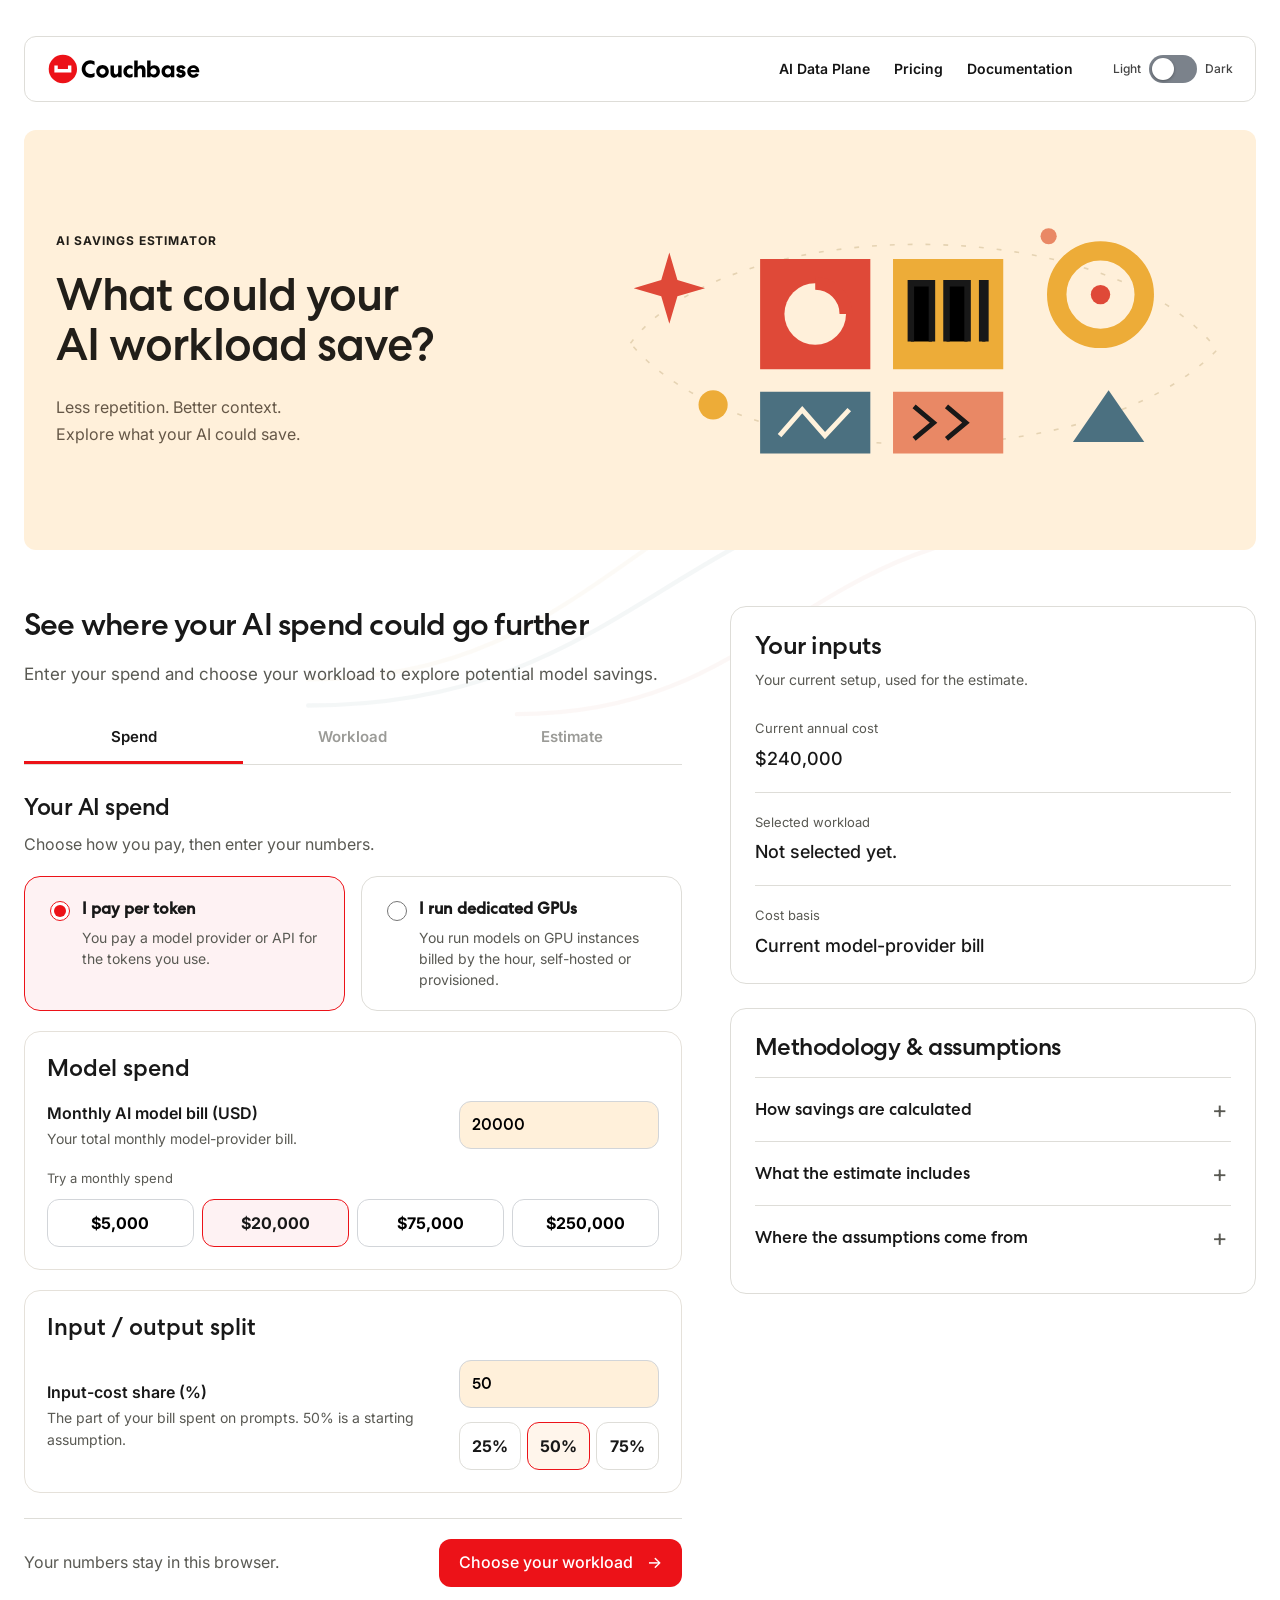
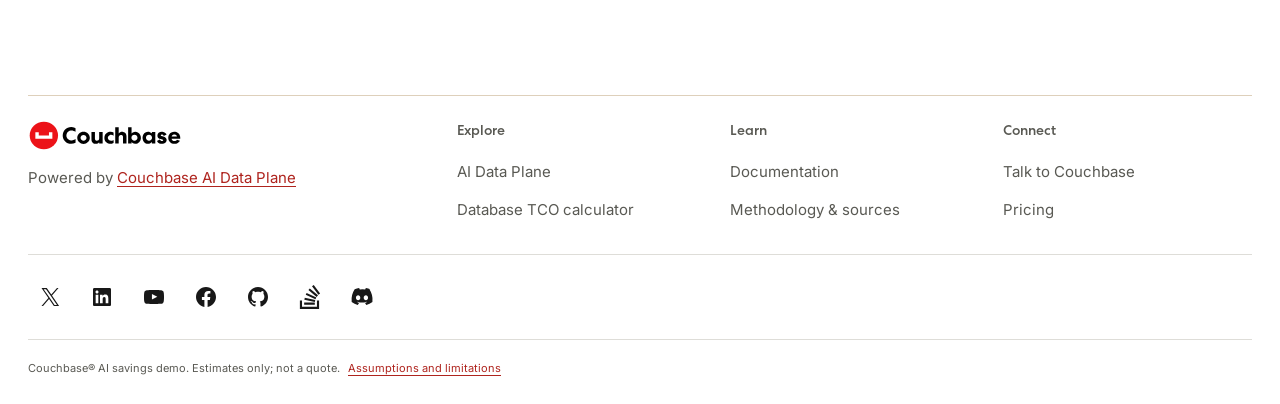
==== commit bda18447: "Restore slow background accent and enlarge banner artwork" ====
--- a/index.html
+++ b/index.html
@@ -1093,7 +1093,7 @@
  #step3 .tk-compare-label{gap:4px;}
 }
 </style>
-<link rel="stylesheet" href="assets/web-team-alignment.css?v=22">
+<link rel="stylesheet" href="assets/web-team-alignment.css?v=23">
 </head>
 <body>
 <div class="ambient-scene" aria-hidden="true"><div class="ambient-orbit"><i></i><i></i><i></i></div></div>
--- a/assets/web-team-alignment.css
+++ b/assets/web-team-alignment.css
@@ -526,3 +526,22 @@
  inset:0;width:38px;height:38px;border:0;transform:none;
  background:url("data:image/svg+xml,%3Csvg xmlns='http://www.w3.org/2000/svg' viewBox='0 0 28 28'%3E%3Cpath fill='none' stroke='%23000' stroke-linecap='round' stroke-linejoin='round' stroke-width='4' d='M7.5 14.5 12 19l8.5-9'/%3E%3C/svg%3E") center / contain no-repeat;
 }
+
+/* A slow accent in the page background, visible beyond the sidebar. */
+body { isolation:isolate; }
+:root .ambient-scene { display:block;z-index:-1;opacity:.7; }
+:root[data-theme=dark] .ambient-scene { opacity:.9; }
+.ambient-scene .ambient-orbit { display:none; }
+.ambient-scene::before { content:'';position:absolute;right:-10vw;top:36vh;width:90vw;height:50vh;background:url('sidebar-streak.svg') center / 100% 100% no-repeat;animation:accent-drift 32s ease-in-out infinite alternate; }
+@keyframes accent-drift { from { transform:translate(-5vw,8vh) rotate(-8deg); } to { transform:translate(5vw,-10vh) rotate(5deg); } }
+#calculator:not(:has(#step3:not([hidden]))) .calculator-sidebar::after { display:none; }
+:root:is([data-theme=dark],:not([data-theme=dark])) .custom-art svg { transform:scale(1.18); }
+@media(min-width:761px) {
+ :root:is([data-theme=dark],:not([data-theme=dark])) .intro.brand-intro { grid-template-columns:minmax(0,1fr) minmax(0,1.12fr);gap:24px; }
+ :root:is([data-theme=dark],:not([data-theme=dark])) .custom-art { height:340px; }
+}
+@media(max-width:760px) {
+ :root:is([data-theme=dark],:not([data-theme=dark])) .custom-art { height:250px; }
+ .ambient-scene::before { width:140vw;right:-65vw;opacity:.45; }
+}
+@media(prefers-reduced-motion:reduce) { .ambient-scene::before { animation:none; } }
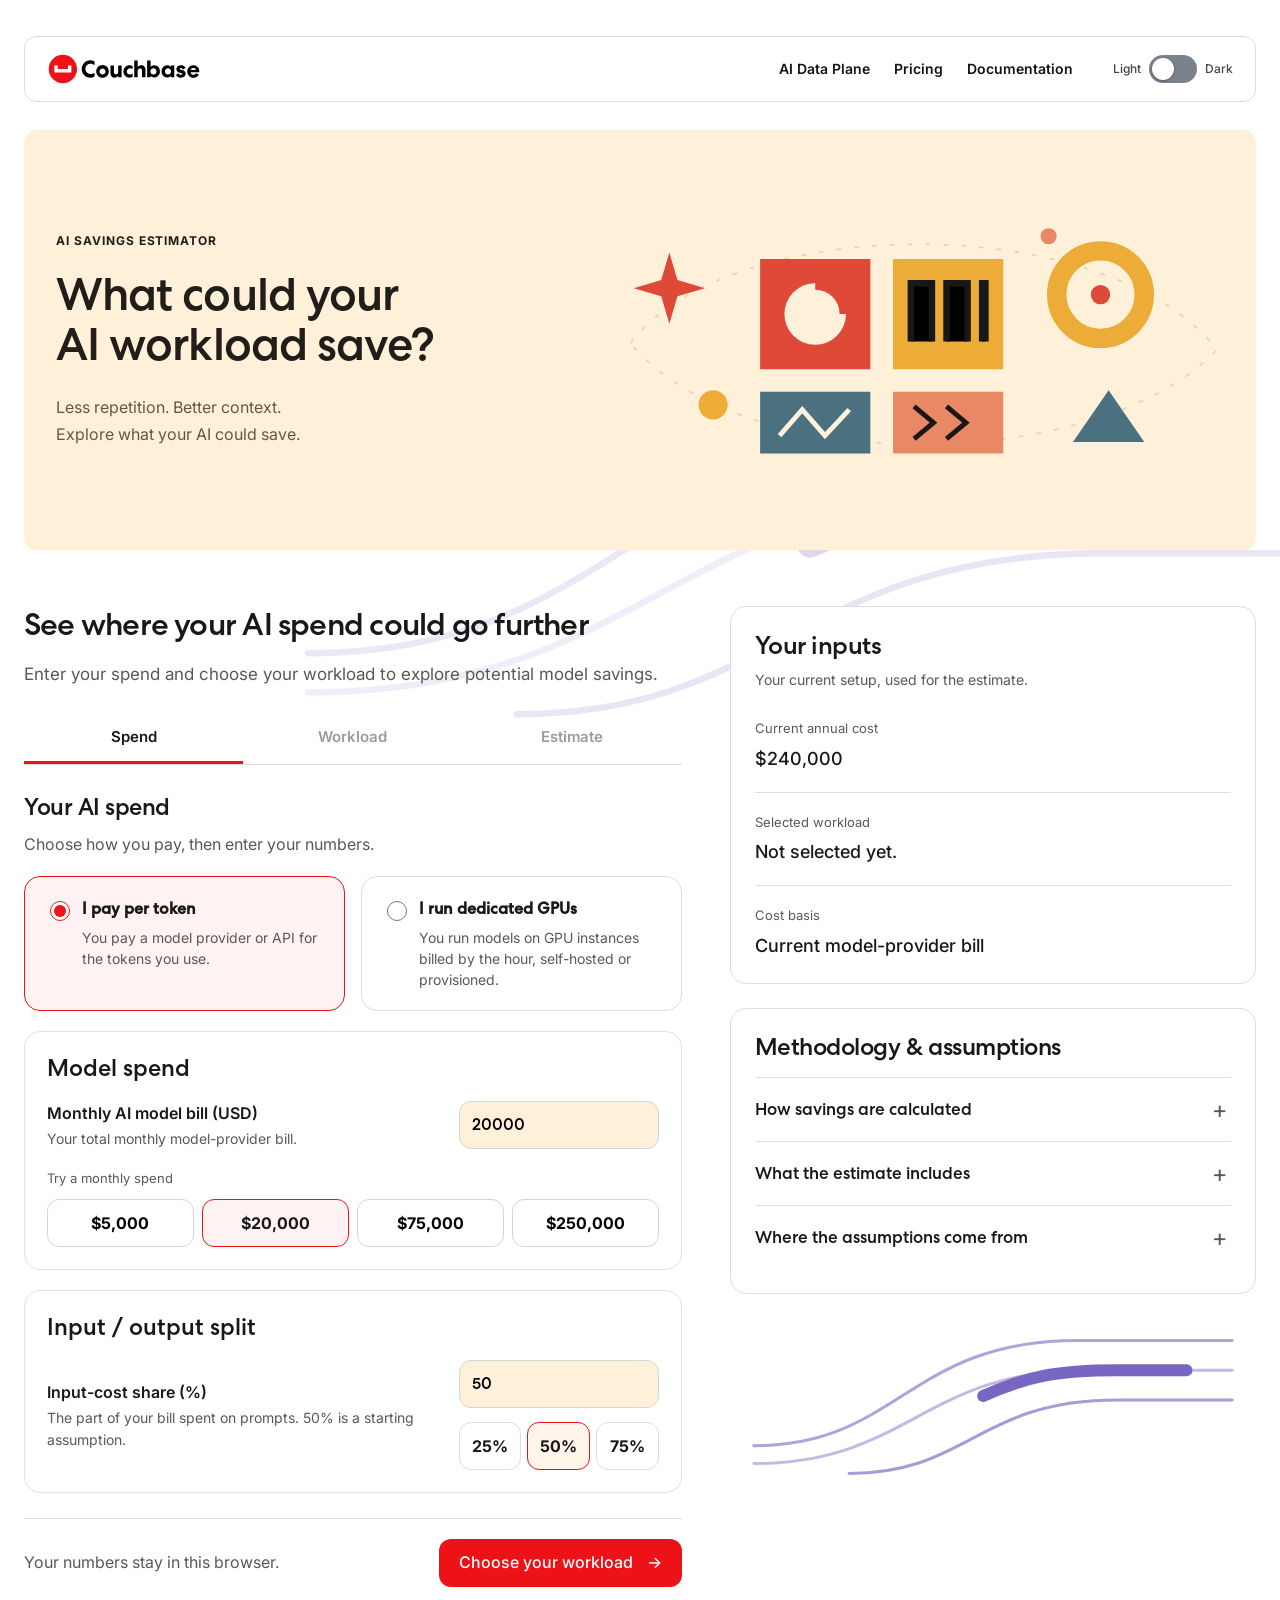
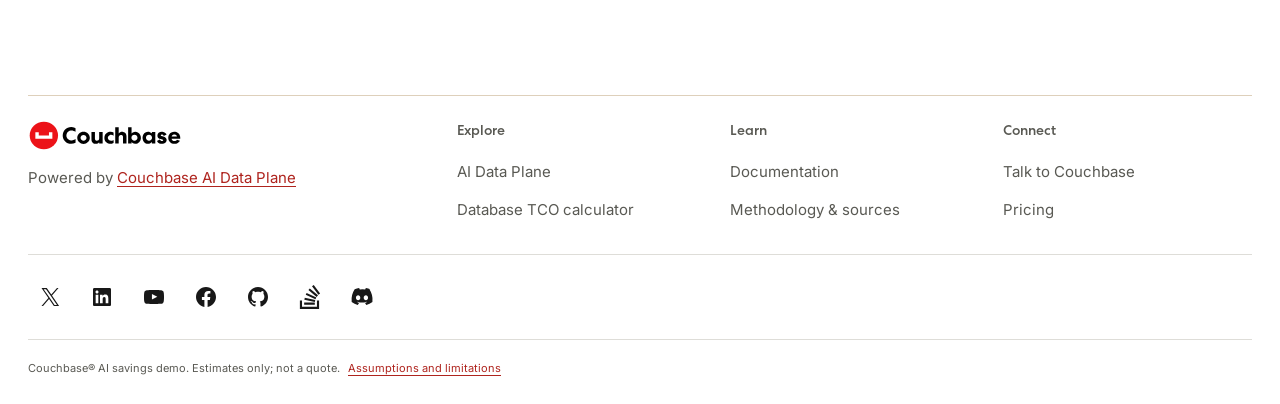
==== commit b04a30a8: "Use visible periwinkle secondary accent with theme-specific colors" ====
--- a/index.html
+++ b/index.html
@@ -1093,7 +1093,7 @@
  #step3 .tk-compare-label{gap:4px;}
 }
 </style>
-<link rel="stylesheet" href="assets/web-team-alignment.css?v=23">
+<link rel="stylesheet" href="assets/web-team-alignment.css?v=24">
 </head>
 <body>
 <div class="ambient-scene" aria-hidden="true"><div class="ambient-orbit"><i></i><i></i><i></i></div></div>
--- a/assets/web-team-alignment.css
+++ b/assets/web-team-alignment.css
@@ -545,3 +545,24 @@
  .ambient-scene::before { width:140vw;right:-65vw;opacity:.45; }
 }
 @media(prefers-reduced-motion:reduce) { .ambient-scene::before { animation:none; } }
+
+/* Secondary decorative accent: periwinkle, separate from red actions and green selection. */
+:root { --decorative-accent:#7866c2; }
+:root[data-theme=dark] { --decorative-accent:#b2a2f0; }
+:root .ambient-scene { opacity:.85; }
+@media(min-width:1101px) {
+ #calculator:not(:has(#step3:not([hidden]))) .calculator-sidebar::after {
+  display:block;flex:none;height:160px;opacity:1;
+  animation:sidebar-accent-drift 18s ease-in-out infinite alternate;
+ }
+}
+@keyframes sidebar-accent-drift { from { transform:translateY(0); } to { transform:translateY(18px); } }
+.ambient-scene::before,
+#calculator:not(:has(#step3:not([hidden]))) .calculator-sidebar::after {
+ background:var(--decorative-accent);
+ -webkit-mask:url('sidebar-streak.svg') center / 100% 100% no-repeat;
+ mask:url('sidebar-streak.svg') center / 100% 100% no-repeat;
+}
+@media(prefers-reduced-motion:reduce) { #calculator .calculator-sidebar::after { animation:none; } }
+
+.site-footer { background:var(--page); }
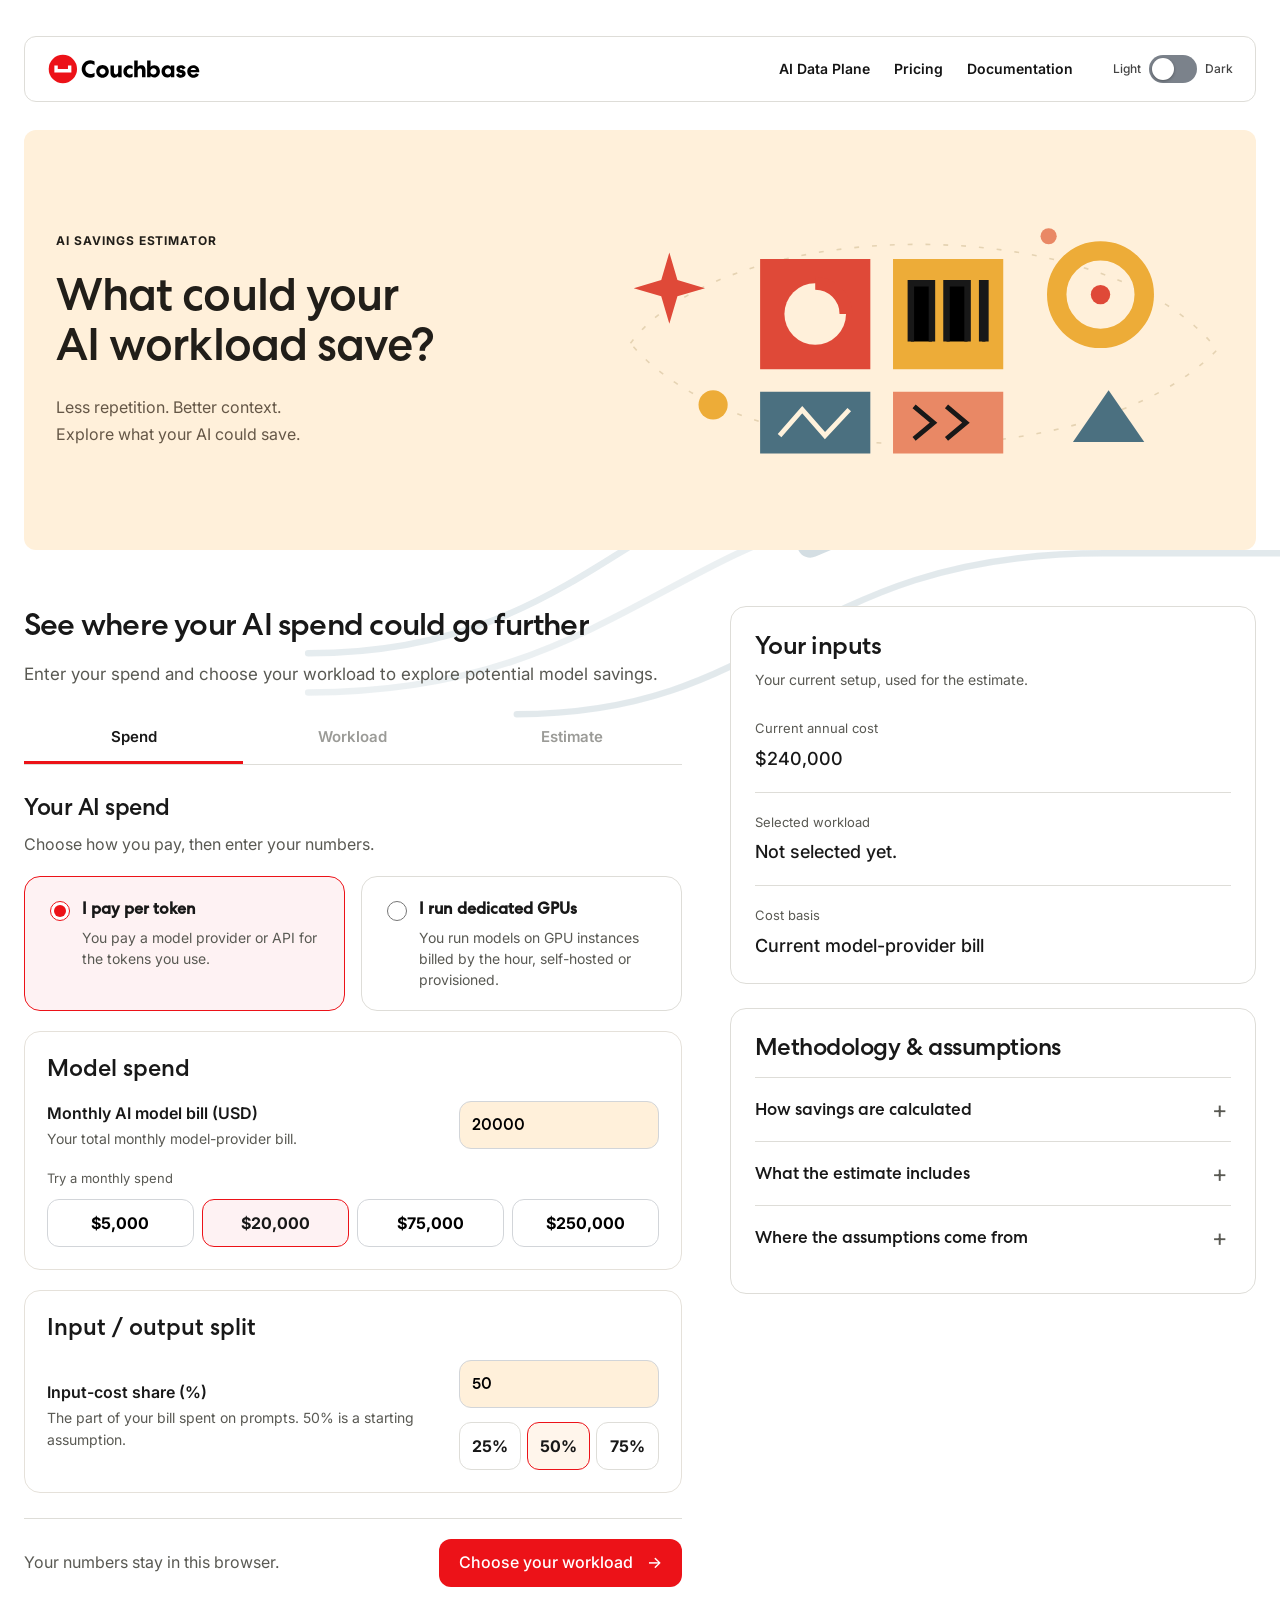
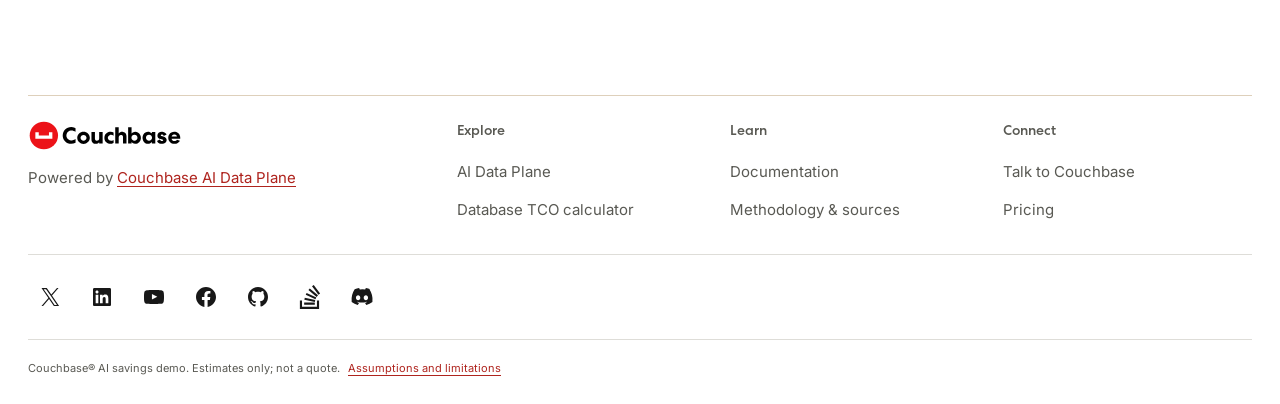
==== commit dfad730f: "Remove corner motif and soften background to steel blue" ====
--- a/index.html
+++ b/index.html
@@ -1093,7 +1093,7 @@
  #step3 .tk-compare-label{gap:4px;}
 }
 </style>
-<link rel="stylesheet" href="assets/web-team-alignment.css?v=24">
+<link rel="stylesheet" href="assets/web-team-alignment.css?v=25">
 </head>
 <body>
 <div class="ambient-scene" aria-hidden="true"><div class="ambient-orbit"><i></i><i></i><i></i></div></div>
--- a/assets/web-team-alignment.css
+++ b/assets/web-team-alignment.css
@@ -547,8 +547,8 @@
 @media(prefers-reduced-motion:reduce) { .ambient-scene::before { animation:none; } }
 
 /* Secondary decorative accent: periwinkle, separate from red actions and green selection. */
-:root { --decorative-accent:#7866c2; }
-:root[data-theme=dark] { --decorative-accent:#b2a2f0; }
+:root { --decorative-accent:#547d91; }
+:root[data-theme=dark] { --decorative-accent:#789aaa; }
 :root .ambient-scene { opacity:.85; }
 @media(min-width:1101px) {
  #calculator:not(:has(#step3:not([hidden]))) .calculator-sidebar::after {
@@ -566,3 +566,8 @@
 @media(prefers-reduced-motion:reduce) { #calculator .calculator-sidebar::after { animation:none; } }
 
 .site-footer { background:var(--page); }
+
+/* Keep the accent atmospheric; no standalone graphic below the sidebar. */
+#calculator:not(:has(#step3:not([hidden]))) .calculator-sidebar::after { display:none; }
+:root .ambient-scene { opacity:.32; }
+:root[data-theme=dark] .ambient-scene { opacity:.3; }
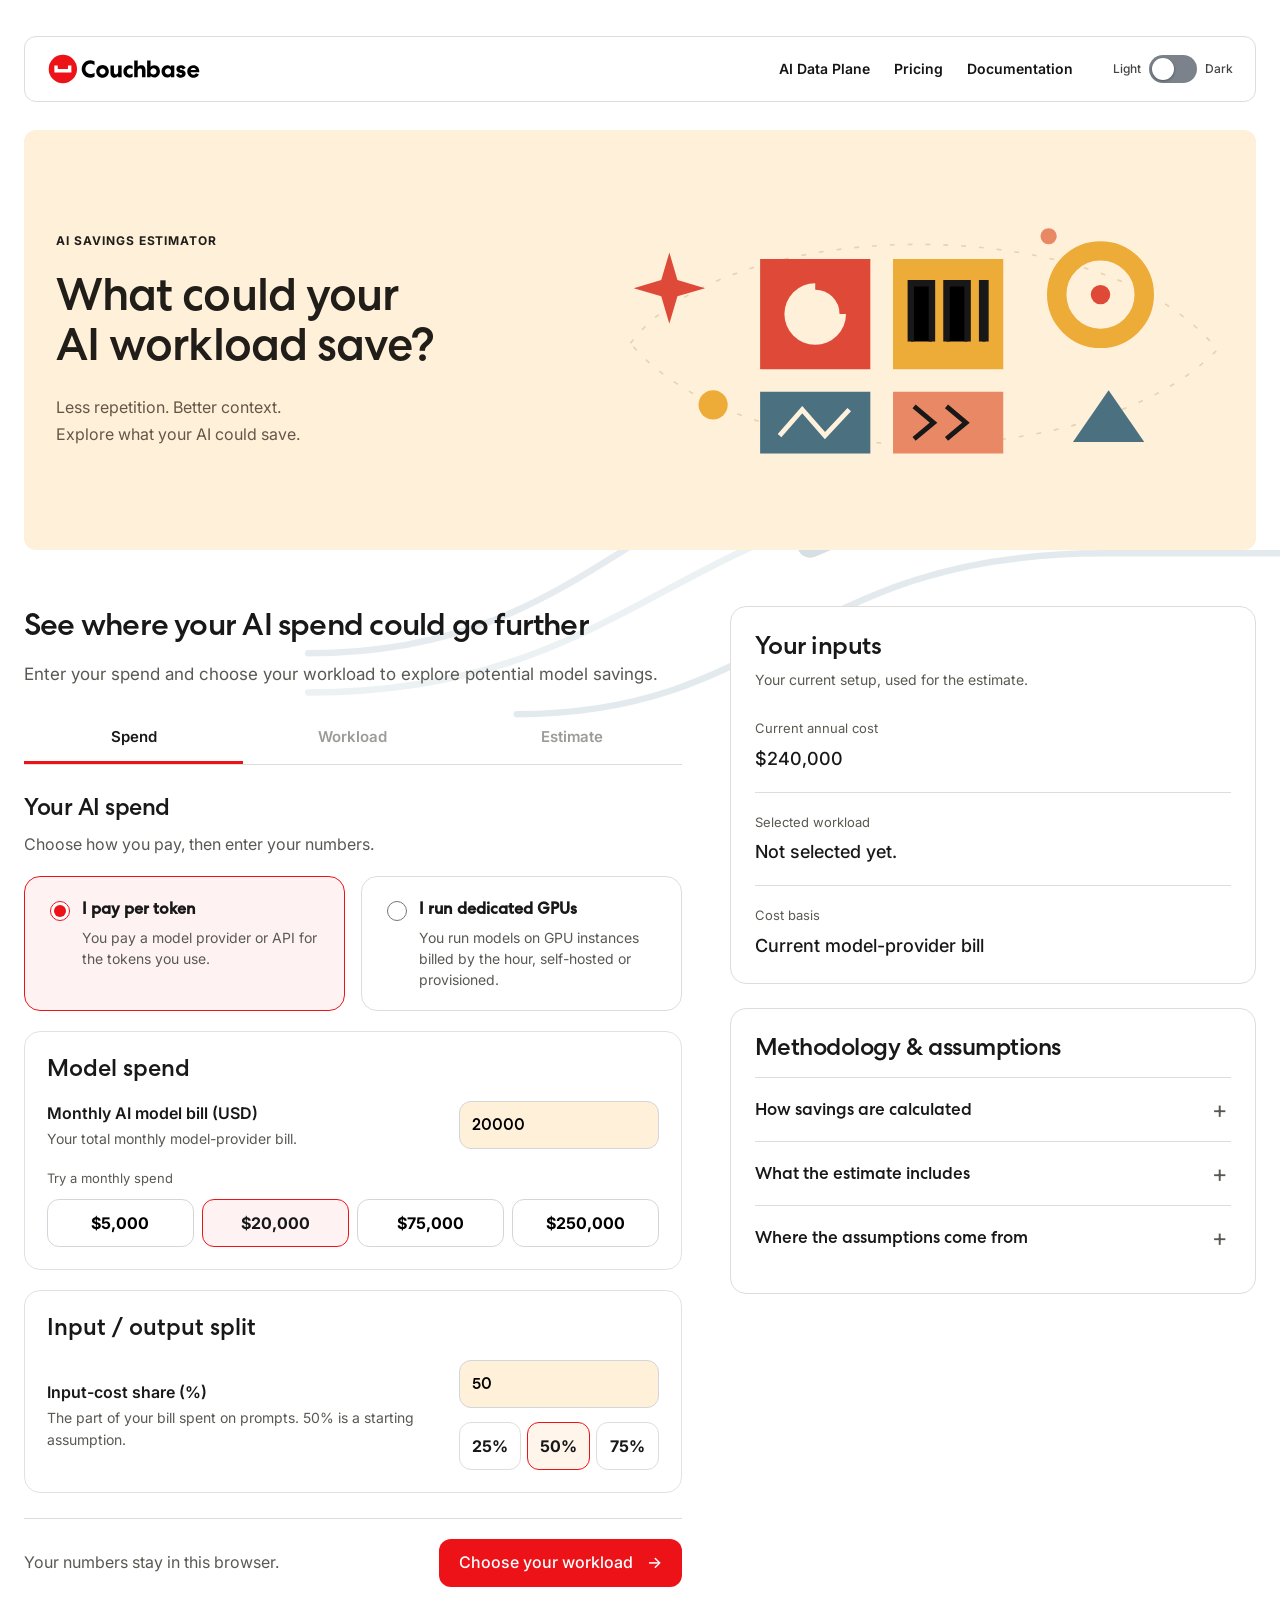
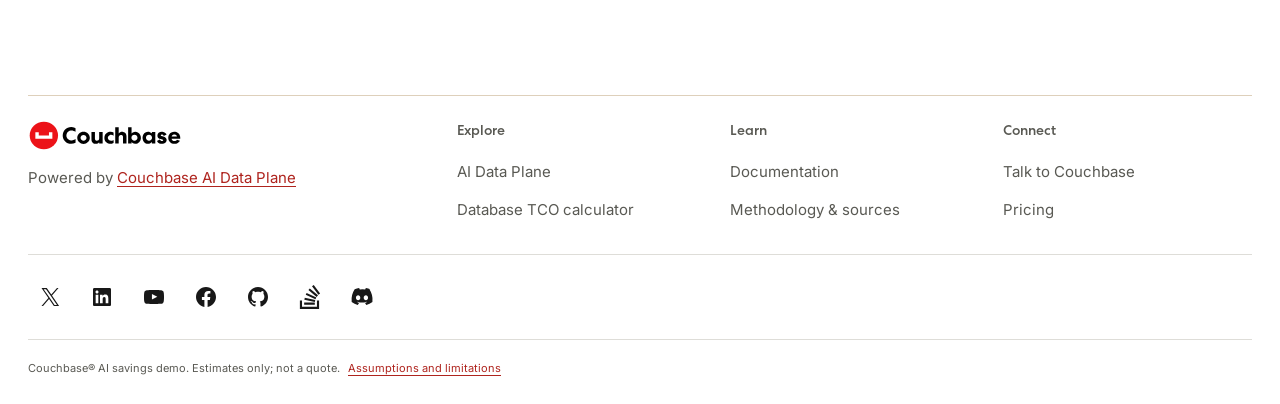
==== commit c56dac93: "Smooth background drift and stabilize mobile motion" ====
--- a/index.html
+++ b/index.html
@@ -1093,7 +1093,7 @@
  #step3 .tk-compare-label{gap:4px;}
 }
 </style>
-<link rel="stylesheet" href="assets/web-team-alignment.css?v=25">
+<link rel="stylesheet" href="assets/web-team-alignment.css?v=26">
 </head>
 <body>
 <div class="ambient-scene" aria-hidden="true"><div class="ambient-orbit"><i></i><i></i><i></i></div></div>
@@ -1392,6 +1392,7 @@
   </footer>
 
 <script>
+
 /* ============================================================
    CONFIG: values the web team or Legal may need to change
    ============================================================ */
@@ -2213,6 +2214,9 @@
 buildLeverGroups();
 buildRateTable();
 wireGuidedEstimate();
+document.addEventListener('visibilitychange', () => {
+  document.documentElement.classList.toggle('page-hidden', document.hidden);
+});
 render();
 </script>
 </body>
--- a/assets/web-team-alignment.css
+++ b/assets/web-team-alignment.css
@@ -532,8 +532,8 @@
 :root .ambient-scene { display:block;z-index:-1;opacity:.7; }
 :root[data-theme=dark] .ambient-scene { opacity:.9; }
 .ambient-scene .ambient-orbit { display:none; }
-.ambient-scene::before { content:'';position:absolute;right:-10vw;top:36vh;width:90vw;height:50vh;background:url('sidebar-streak.svg') center / 100% 100% no-repeat;animation:accent-drift 32s ease-in-out infinite alternate; }
-@keyframes accent-drift { from { transform:translate(-5vw,8vh) rotate(-8deg); } to { transform:translate(5vw,-10vh) rotate(5deg); } }
+.ambient-scene::before { content:'';position:absolute;right:-10vw;top:36vh;width:90vw;height:50vh;background:url('sidebar-streak.svg') center / 100% 100% no-repeat;animation:accent-drift 48s cubic-bezier(.45,0,.55,1) infinite alternate;will-change:transform; }
+@keyframes accent-drift { from { transform:translate3d(-24px,24px,0) rotate(-2deg); } to { transform:translate3d(24px,-24px,0) rotate(2deg); } }
 #calculator:not(:has(#step3:not([hidden]))) .calculator-sidebar::after { display:none; }
 :root:is([data-theme=dark],:not([data-theme=dark])) .custom-art svg { transform:scale(1.18); }
 @media(min-width:761px) {
@@ -546,7 +546,7 @@
 }
 @media(prefers-reduced-motion:reduce) { .ambient-scene::before { animation:none; } }
 
-/* Secondary decorative accent: periwinkle, separate from red actions and green selection. */
+/* Secondary decorative accent, separate from red actions and green selection. */
 :root { --decorative-accent:#547d91; }
 :root[data-theme=dark] { --decorative-accent:#789aaa; }
 :root .ambient-scene { opacity:.85; }
@@ -571,3 +571,15 @@
 #calculator:not(:has(#step3:not([hidden]))) .calculator-sidebar::after { display:none; }
 :root .ambient-scene { opacity:.32; }
 :root[data-theme=dark] .ambient-scene { opacity:.3; }
+
+/* Stable mobile dimensions avoid jumps when browser chrome expands or collapses. */
+.ambient-scene::before { top:36svh;height:50svh; }
+@media(max-width:760px) {
+ .ambient-scene::before { width:120vw;right:-45vw;height:42svh;top:44svh;animation-name:accent-drift-mobile;animation-duration:56s; }
+}
+@keyframes accent-drift-mobile {
+ from { transform:translate3d(-8px,12px,0) rotate(-1deg); }
+ to { transform:translate3d(8px,-12px,0) rotate(1deg); }
+}
+.page-hidden .ambient-scene::before { animation-play-state:paused; }
+@media(prefers-reduced-motion:reduce) { .ambient-scene::before { animation:none;will-change:auto;transform:none; } }
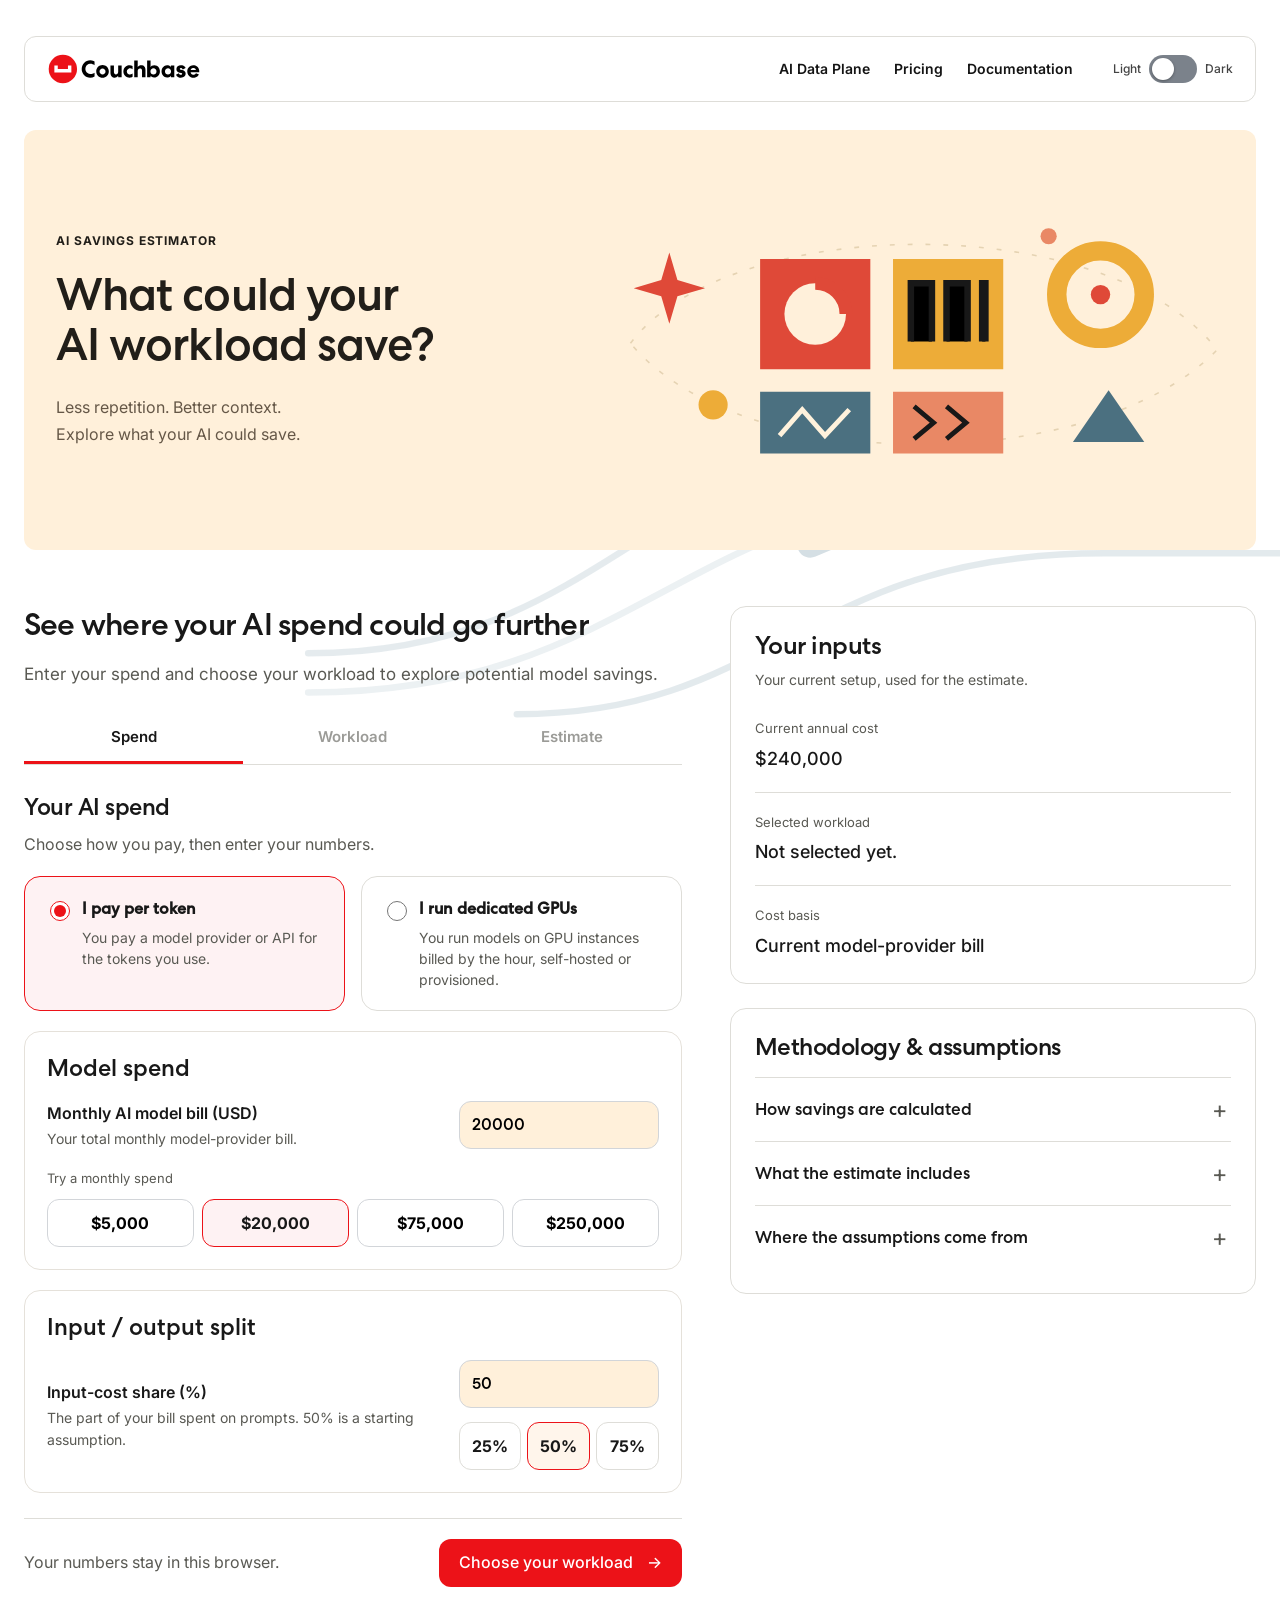
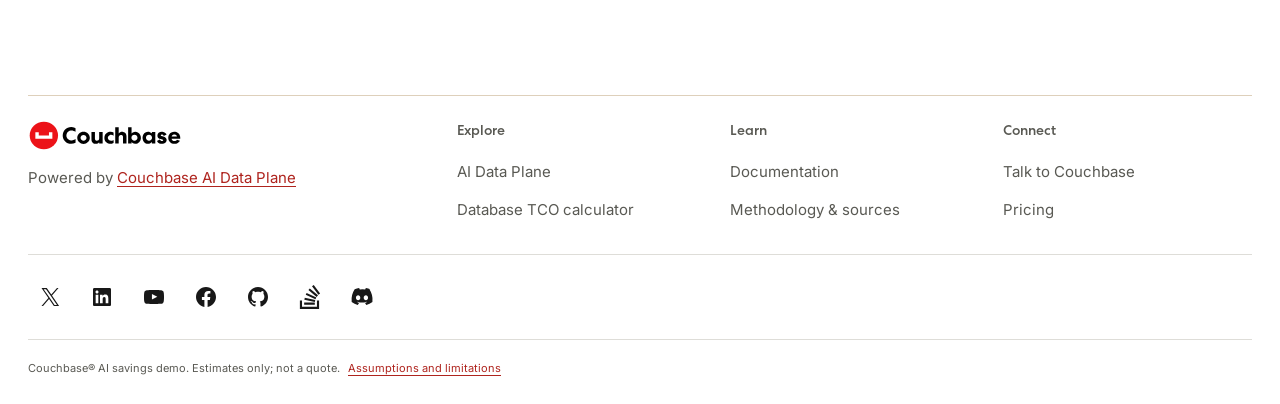
==== commit 68b78ba2: "Make background flow visibly sweep while retaining gentle easing" ====
--- a/index.html
+++ b/index.html
@@ -1093,7 +1093,7 @@
  #step3 .tk-compare-label{gap:4px;}
 }
 </style>
-<link rel="stylesheet" href="assets/web-team-alignment.css?v=26">
+<link rel="stylesheet" href="assets/web-team-alignment.css?v=27">
 </head>
 <body>
 <div class="ambient-scene" aria-hidden="true"><div class="ambient-orbit"><i></i><i></i><i></i></div></div>
--- a/assets/web-team-alignment.css
+++ b/assets/web-team-alignment.css
@@ -532,8 +532,8 @@
 :root .ambient-scene { display:block;z-index:-1;opacity:.7; }
 :root[data-theme=dark] .ambient-scene { opacity:.9; }
 .ambient-scene .ambient-orbit { display:none; }
-.ambient-scene::before { content:'';position:absolute;right:-10vw;top:36vh;width:90vw;height:50vh;background:url('sidebar-streak.svg') center / 100% 100% no-repeat;animation:accent-drift 48s cubic-bezier(.45,0,.55,1) infinite alternate;will-change:transform; }
-@keyframes accent-drift { from { transform:translate3d(-24px,24px,0) rotate(-2deg); } to { transform:translate3d(24px,-24px,0) rotate(2deg); } }
+.ambient-scene::before { content:'';position:absolute;right:-10vw;top:36vh;width:90vw;height:50vh;background:url('sidebar-streak.svg') center / 100% 100% no-repeat;animation:accent-drift 16s cubic-bezier(.45,0,.55,1) infinite alternate;will-change:transform; }
+@keyframes accent-drift { from { transform:translate3d(-100px,55px,0) rotate(-3deg); } to { transform:translate3d(100px,-55px,0) rotate(3deg); } }
 #calculator:not(:has(#step3:not([hidden]))) .calculator-sidebar::after { display:none; }
 :root:is([data-theme=dark],:not([data-theme=dark])) .custom-art svg { transform:scale(1.18); }
 @media(min-width:761px) {
@@ -569,17 +569,17 @@
 
 /* Keep the accent atmospheric; no standalone graphic below the sidebar. */
 #calculator:not(:has(#step3:not([hidden]))) .calculator-sidebar::after { display:none; }
-:root .ambient-scene { opacity:.32; }
-:root[data-theme=dark] .ambient-scene { opacity:.3; }
+:root .ambient-scene { opacity:.48; }
+:root[data-theme=dark] .ambient-scene { opacity:.42; }
 
 /* Stable mobile dimensions avoid jumps when browser chrome expands or collapses. */
 .ambient-scene::before { top:36svh;height:50svh; }
 @media(max-width:760px) {
- .ambient-scene::before { width:120vw;right:-45vw;height:42svh;top:44svh;animation-name:accent-drift-mobile;animation-duration:56s; }
+ .ambient-scene::before { width:120vw;right:-45vw;height:42svh;top:44svh;animation-name:accent-drift-mobile;animation-duration:20s; }
 }
 @keyframes accent-drift-mobile {
- from { transform:translate3d(-8px,12px,0) rotate(-1deg); }
- to { transform:translate3d(8px,-12px,0) rotate(1deg); }
+ from { transform:translate3d(-40px,28px,0) rotate(-2deg); }
+ to { transform:translate3d(40px,-28px,0) rotate(2deg); }
 }
 .page-hidden .ambient-scene::before { animation-play-state:paused; }
 @media(prefers-reduced-motion:reduce) { .ambient-scene::before { animation:none;will-change:auto;transform:none; } }
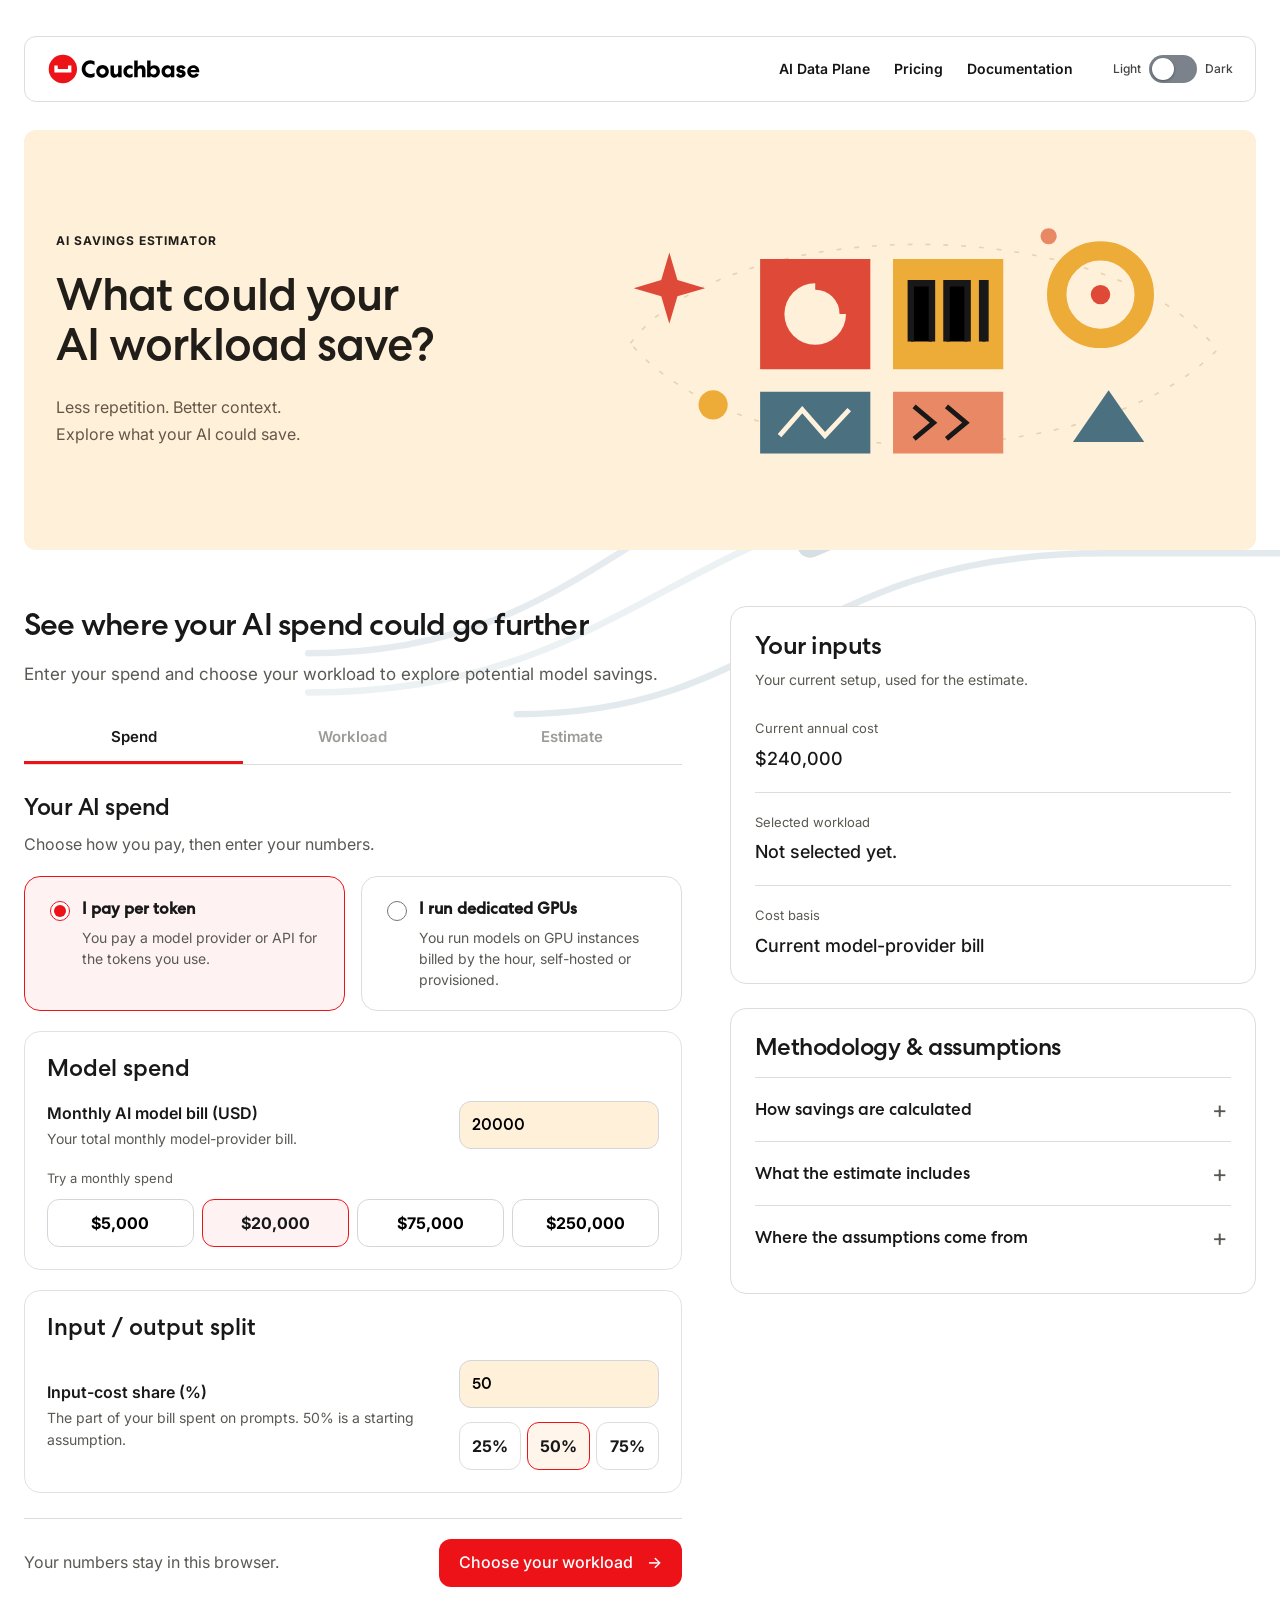
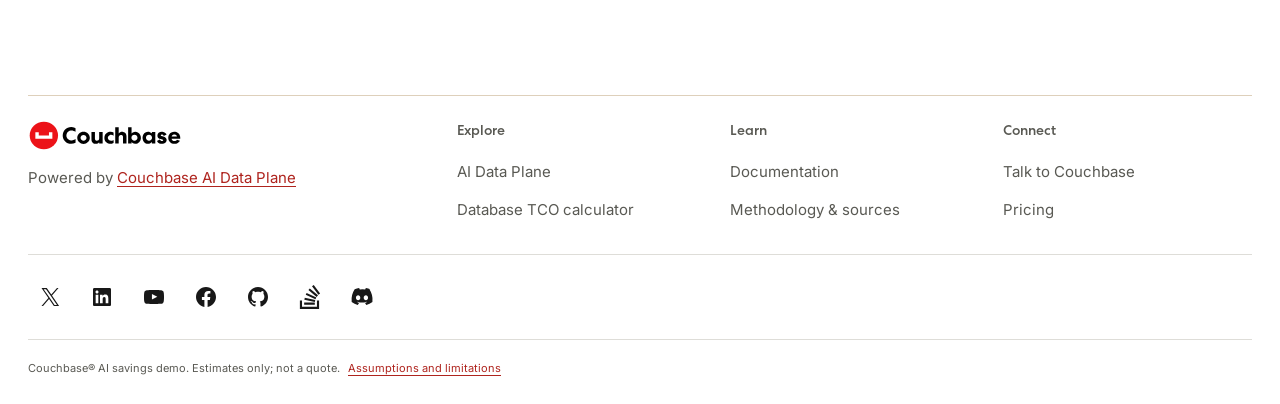
==== commit d9c0f838: "Brand edit controls and compact responsive estimate inputs" ====
--- a/index.html
+++ b/index.html
@@ -1093,7 +1093,7 @@
  #step3 .tk-compare-label{gap:4px;}
 }
 </style>
-<link rel="stylesheet" href="assets/web-team-alignment.css?v=27">
+<link rel="stylesheet" href="assets/web-team-alignment.css?v=28">
 </head>
 <body>
 <div class="ambient-scene" aria-hidden="true"><div class="ambient-orbit"><i></i><i></i><i></i></div></div>
--- a/assets/web-team-alignment.css
+++ b/assets/web-team-alignment.css
@@ -583,3 +583,32 @@
 }
 .page-hidden .ambient-scene::before { animation-play-state:paused; }
 @media(prefers-reduced-motion:reduce) { .ambient-scene::before { animation:none;will-change:auto;transform:none; } }
+
+/* Branded secondary edits and a compact responsive estimate summary. */
+:root .review-actions .back-action {
+ display:inline-flex;align-items:center;justify-content:center;min-height:44px;
+ padding:10px 16px;border:1px solid var(--cb-red);border-radius:12px;
+ background:transparent;color:#b30910;font-family:'Centra No2',Inter,sans-serif;font-size:16px;font-weight:500;
+ transition:background-color 160ms,color 160ms,border-color 160ms;
+}
+:root[data-theme=dark] .review-actions .back-action { color:#ffaaa4;border-color:#ec1218; }
+:root .review-actions .back-action:hover { background:#ec1218;border-color:#ec1218;color:#fff; }
+:root .review-actions .back-action:active { background:#7c0206;border-color:#7c0206;color:#fff; }
+:root .review-actions .back-action:focus-visible { outline:2px solid var(--link);outline-offset:3px; }
+@media(max-width:1100px) {
+ #calculator:has(#step3:not([hidden])) .review-inputs { width:100%;box-sizing:border-box;padding:20px;margin-top:20px;align-self:stretch; }
+ #calculator:has(#step3:not([hidden])) .review-inputs dl { display:grid;grid-template-columns:1fr 1fr;gap:0 24px;margin:12px 0 0; }
+ #calculator:has(#step3:not([hidden])) .review-inputs dl>div { padding:12px 0;margin:0;border-bottom:1px solid var(--line); }
+ #calculator:has(#step3:not([hidden])) .review-inputs dl>div:nth-child(2) { grid-column:1/-1;grid-row:2;border-bottom:0; }
+ #calculator:has(#step3:not([hidden])) .review-inputs dd { font-size:16px;line-height:1.5; }
+ #calculator:has(#step3:not([hidden])) .review-inputs dt { font-size:14px;margin-bottom:4px; }
+ #calculator:has(#step3:not([hidden])) .review-actions { margin-top:12px;gap:12px; }
+}
+@media(max-width:540px) {
+ #calculator:has(#step3:not([hidden])) .review-inputs dl { display:block; }
+ #calculator:has(#step3:not([hidden])) .review-inputs dl>div { display:grid;grid-template-columns:minmax(0,.8fr) minmax(0,1.2fr);gap:12px;padding:12px 0; }
+ #calculator:has(#step3:not([hidden])) .review-inputs dl>div:nth-child(2) { border-bottom:1px solid var(--line); }
+ #calculator:has(#step3:not([hidden])) .review-inputs dl>div:last-child { border-bottom:0; }
+ #calculator:has(#step3:not([hidden])) .review-actions { display:grid;grid-template-columns:1fr 1fr; }
+ :root .review-actions .back-action { padding:10px 8px; }
+}
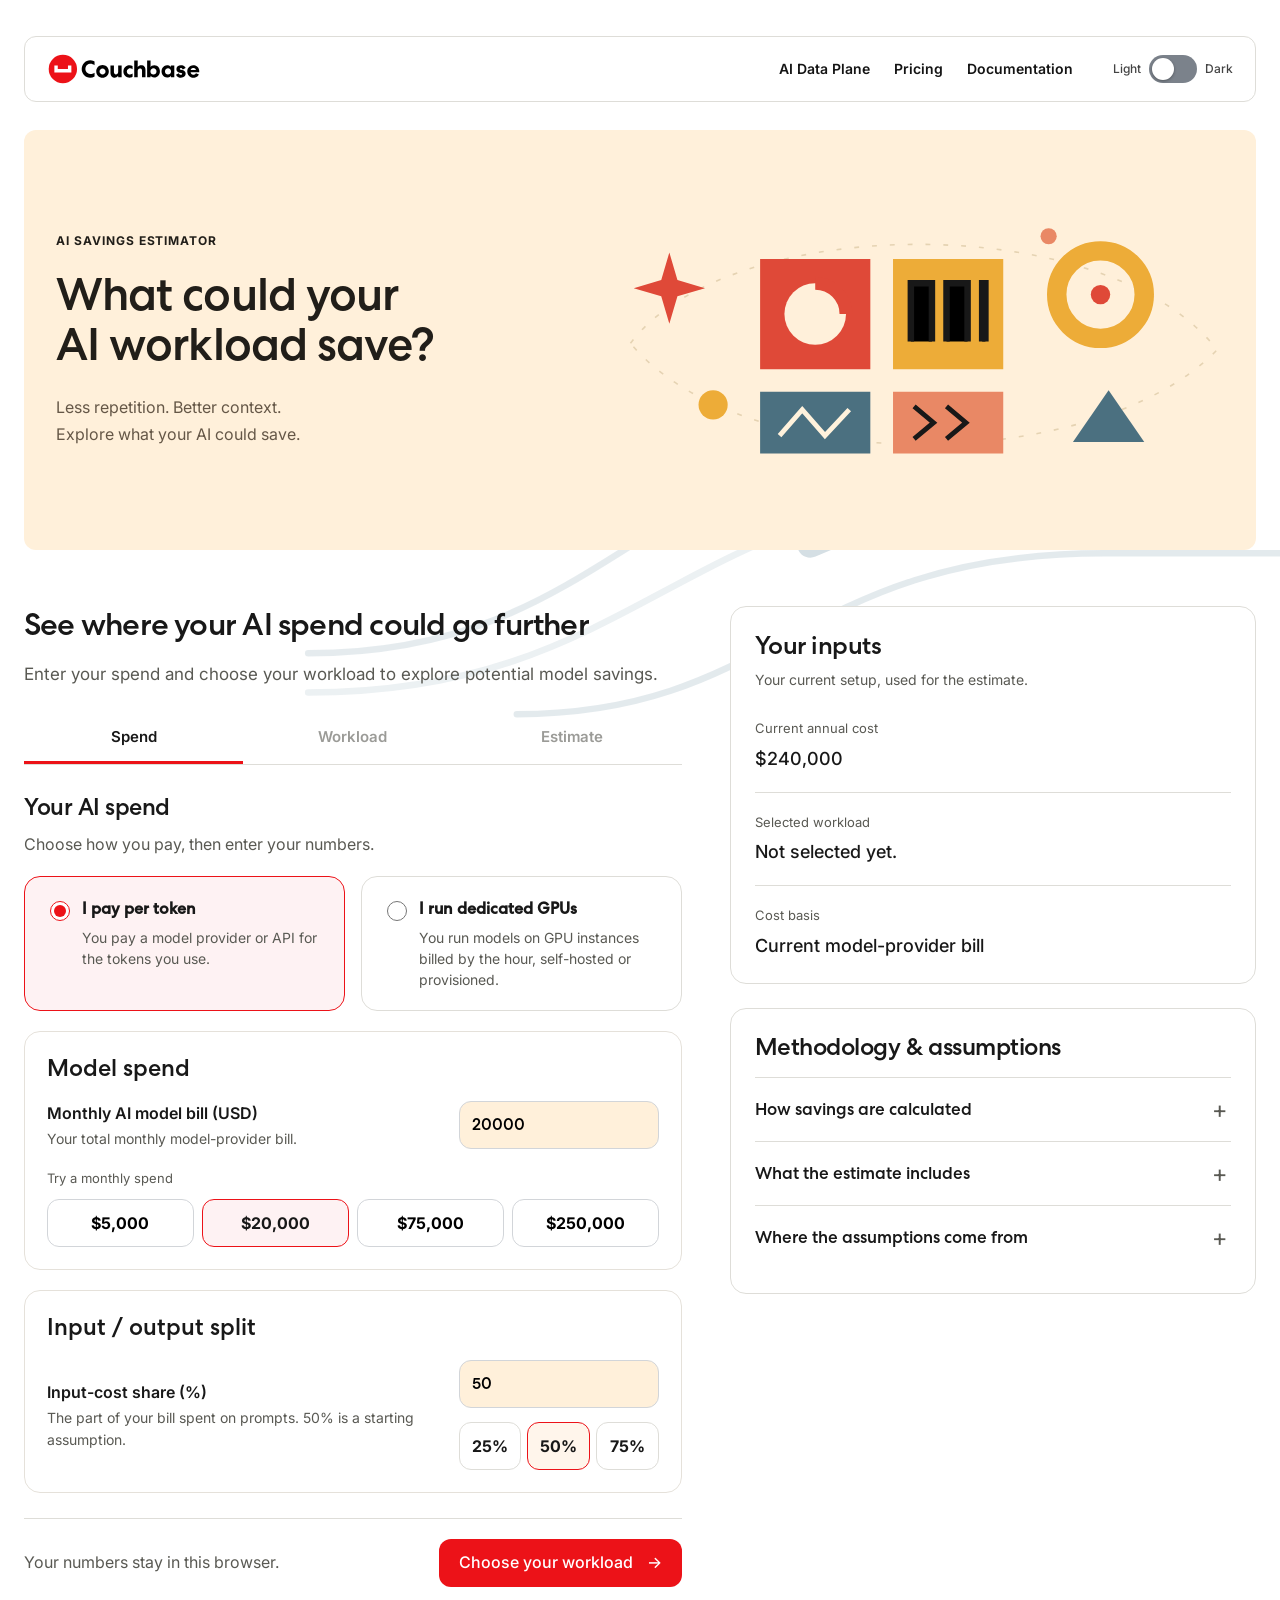
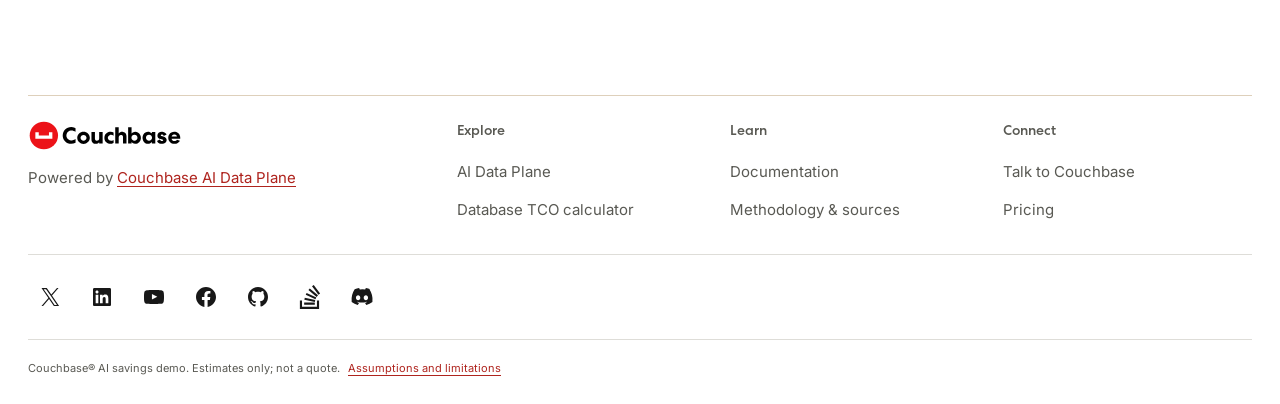
==== commit 01624047: "Keep workload recap alongside choices during desktop demos" ====
--- a/index.html
+++ b/index.html
@@ -1093,7 +1093,7 @@
  #step3 .tk-compare-label{gap:4px;}
 }
 </style>
-<link rel="stylesheet" href="assets/web-team-alignment.css?v=28">
+<link rel="stylesheet" href="assets/web-team-alignment.css?v=29">
 </head>
 <body>
 <div class="ambient-scene" aria-hidden="true"><div class="ambient-orbit"><i></i><i></i><i></i></div></div>
--- a/assets/web-team-alignment.css
+++ b/assets/web-team-alignment.css
@@ -612,3 +612,11 @@
  #calculator:has(#step3:not([hidden])) .review-actions { display:grid;grid-template-columns:1fr 1fr; }
  :root .review-actions .back-action { padding:10px 8px; }
 }
+
+/* Keep the workload recap alongside the choices during a desktop demo. */
+@media(min-width:1101px) {
+ #calculator:has(#step2:not([hidden])) .calculator-sidebar {
+  position:sticky;top:clamp(16px,calc((100svh - 700px) / 2),100px);
+  margin-top:180px;align-self:start;
+ }
+}
